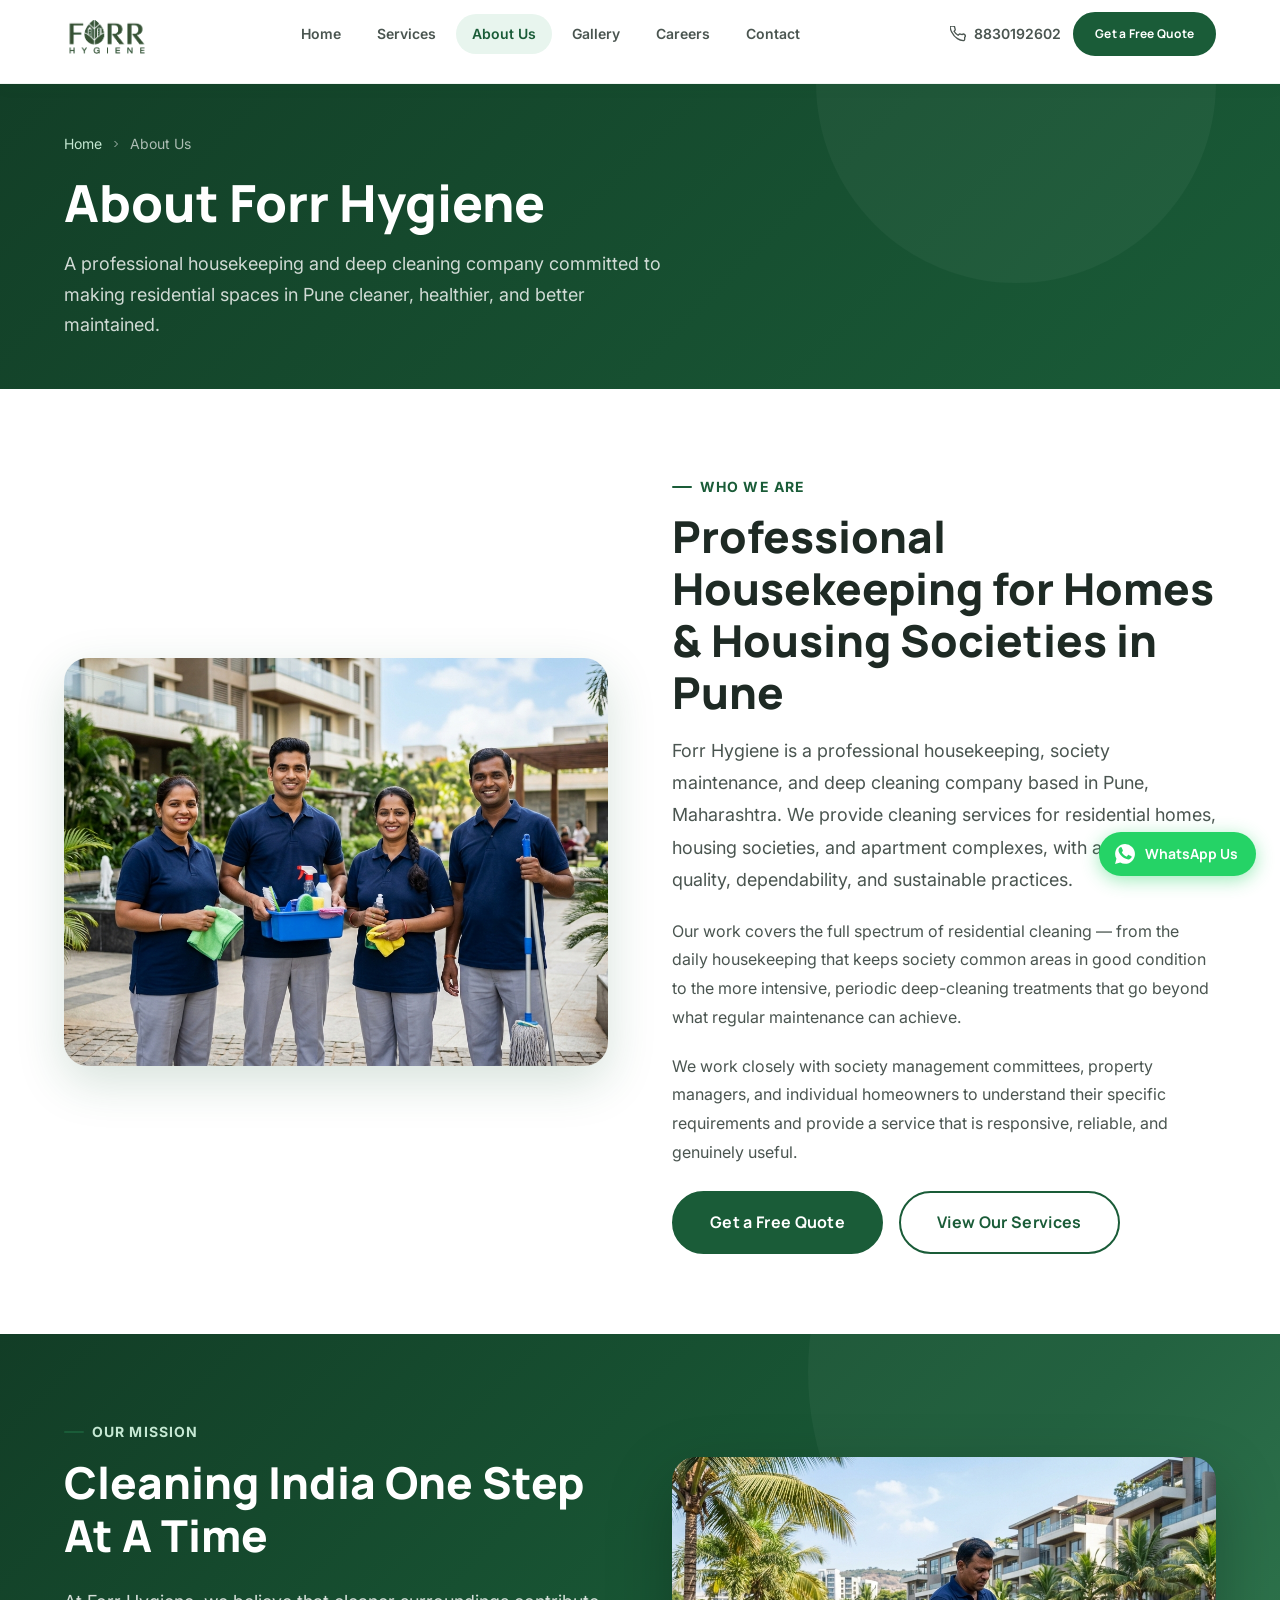
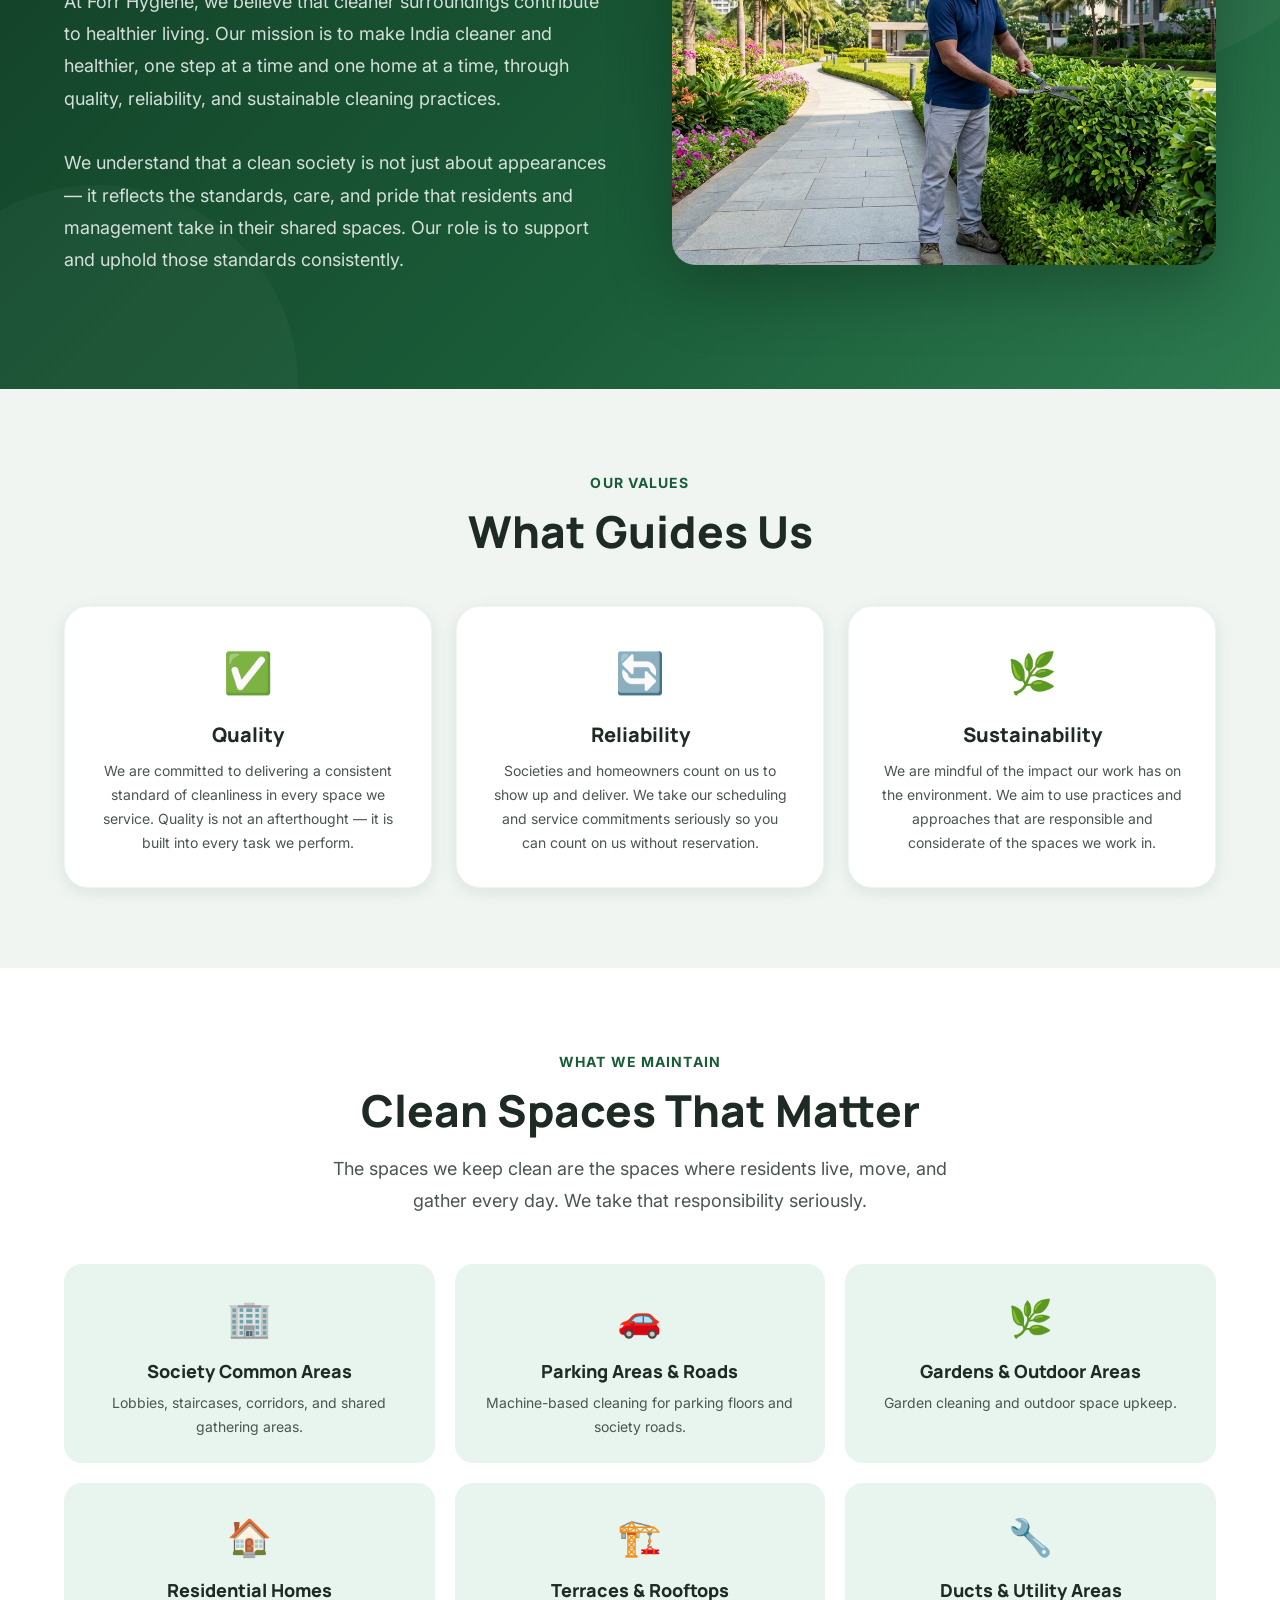
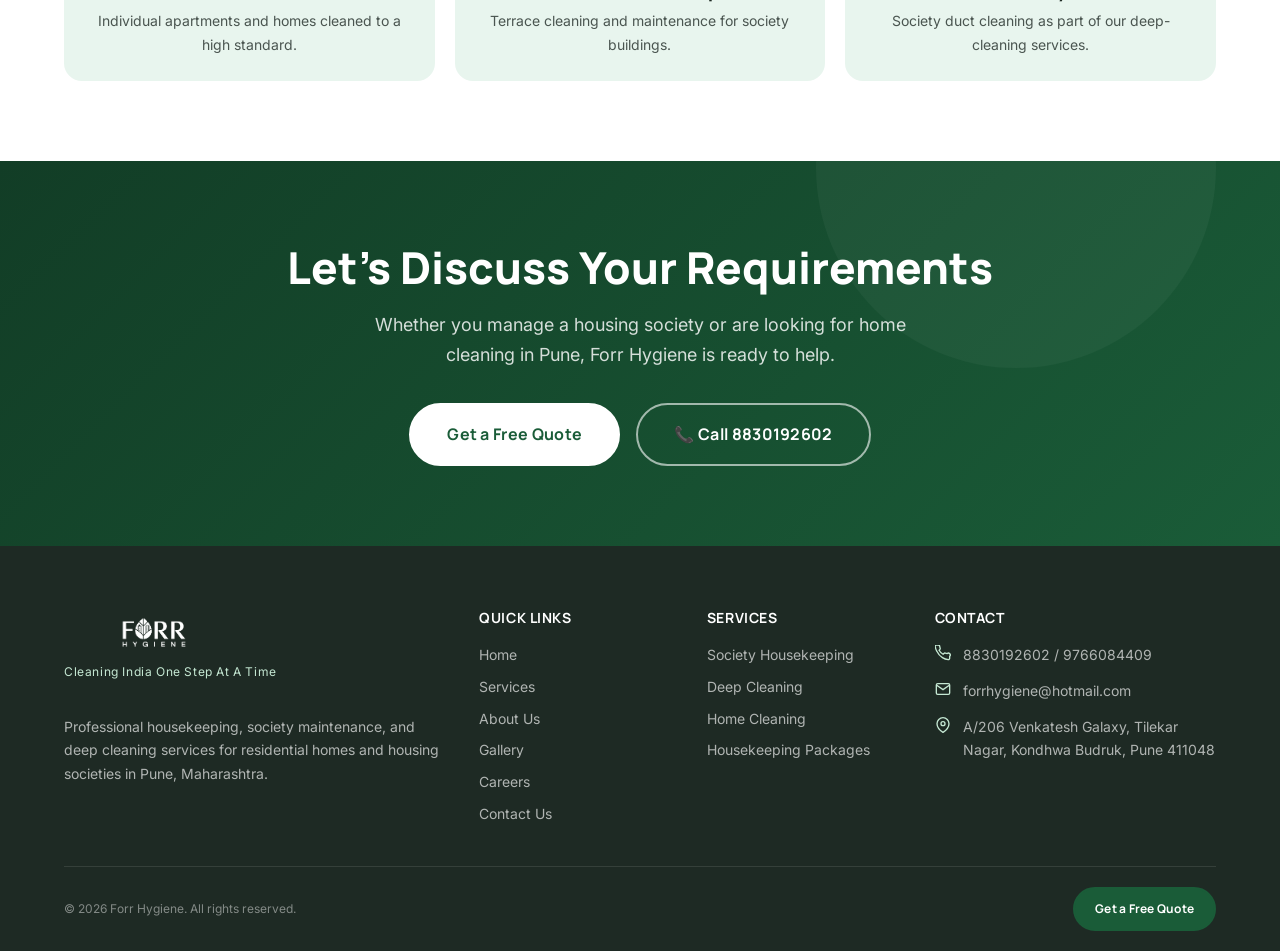
==== about.html @ 28d1875f "first commit" ====
<!DOCTYPE html>
<html lang="en">
<head>
  <meta charset="UTF-8" />
  <meta name="viewport" content="width=device-width, initial-scale=1.0" />
  <title>About Us – Forr Hygiene | Housekeeping & Deep Cleaning Pune</title>
  <meta name="description" content="Learn about Forr Hygiene – a professional housekeeping and deep cleaning company based in Pune, Maharashtra. Committed to quality, reliability, and sustainable cleaning practices for homes and housing societies." />
  <meta name="keywords" content="about Forr Hygiene, housekeeping company Pune, cleaning services company Pune" />
  <link rel="canonical" href="https://www.forrhygiene.com/about.html" />
  <meta property="og:title" content="About Forr Hygiene – Professional Cleaning Services Pune" />
  <meta property="og:description" content="Forr Hygiene provides professional housekeeping and deep cleaning for homes and housing societies in Pune, Maharashtra." />
  <meta name="robots" content="index, follow" />
  <link rel="stylesheet" href="css/style.css" />
  <link rel="icon" type="image/png" href="images/favicon.png" />
</head>
<body>

<!-- Header -->
<header class="site-header" id="site-header">
  <div class="container">
    <div class="header-inner">
      <a href="index.html" class="site-logo" aria-label="Forr Hygiene – Home">
        <img src="images/logo.png" alt="Forr Hygiene - Cleaning India One Step At A Time" class="site-logo-img" />
      </a>
      <nav class="main-nav">
        <a href="index.html" class="nav-link">Home</a>
        <a href="services.html" class="nav-link">Services</a>
        <a href="about.html" class="nav-link active">About Us</a>
        <a href="gallery.html" class="nav-link">Gallery</a>
        <a href="careers.html" class="nav-link">Careers</a>
        <a href="contact.html" class="nav-link">Contact</a>
      </nav>
      <div class="header-actions">
        <a href="tel:+918830192602" class="header-phone">
          <svg xmlns="http://www.w3.org/2000/svg" viewBox="0 0 24 24" fill="none" stroke="currentColor" stroke-width="2"><path d="M22 16.92v3a2 2 0 01-2.18 2 19.79 19.79 0 01-8.63-3.07A19.5 19.5 0 013.07 9.8 19.79 19.79 0 01.11 1.18 2 2 0 012.11 0H5a2 2 0 012 1.72 12.84 12.84 0 00.7 2.81 2 2 0 01-.45 2.11L6.09 7.91a16 16 0 006 6l1.27-1.27a2 2 0 012.11-.45 12.84 12.84 0 002.81.7A2 2 0 0122 16.92z"/></svg>
          8830192602
        </a>
        <a href="contact.html" class="btn btn--primary btn--sm">Get a Free Quote</a>
        <button class="nav-toggle" id="nav-toggle" aria-label="Toggle navigation" aria-expanded="false">
          <span></span><span></span><span></span>
        </button>
      </div>
    </div>
  </div>
</header>

<div class="mobile-menu" id="mobile-menu" aria-hidden="true">
  <nav class="mobile-nav">
    <a href="index.html" class="mobile-nav-link">Home</a>
    <a href="services.html" class="mobile-nav-link">Services</a>
    <a href="about.html" class="mobile-nav-link">About Us</a>
    <a href="gallery.html" class="mobile-nav-link">Gallery</a>
    <a href="careers.html" class="mobile-nav-link">Careers</a>
    <a href="contact.html" class="mobile-nav-link">Contact</a>
  </nav>
  <div class="mobile-cta">
    <a href="contact.html" class="btn btn--primary">Get a Free Quote</a>
    <a href="tel:+918830192602" class="btn btn--secondary">📞 Call 8830192602</a>
  </div>
</div>

<main id="main-content">

<!-- Page Header -->
<section class="page-header">
  <div class="container">
    <div class="page-header-inner">
      <nav class="breadcrumb" aria-label="Breadcrumb">
        <a href="index.html">Home</a>
        <svg xmlns="http://www.w3.org/2000/svg" viewBox="0 0 24 24" fill="none" stroke="currentColor" stroke-width="2"><polyline points="9 18 15 12 9 6"/></svg>
        <span>About Us</span>
      </nav>
      <h1 class="page-title">About Forr Hygiene</h1>
      <p class="page-subtitle">
        A professional housekeeping and deep cleaning company committed to making residential
        spaces in Pune cleaner, healthier, and better maintained.
      </p>
    </div>
  </div>
</section>

<!-- Who We Are -->
<section class="section" id="who-we-are">
  <div class="container">
    <div class="about-intro animate-on-scroll">
      <div class="about-image">
        <img src="images/about_team_photo.jpg"
             alt="Forr Hygiene professional housekeeping team in solid navy blue uniforms standing in front of a residential society in Pune"
             loading="lazy" width="700" height="525" />
      </div>
      <div>
        <span class="section-label">Who We Are</span>
        <h2 class="section-title">Professional Housekeeping for Homes &amp; Housing Societies in Pune</h2>
        <p style="color: var(--clr-grey-700); font-size: var(--fs-md); line-height: 1.8; margin-bottom: var(--sp-5);">
          Forr Hygiene is a professional housekeeping, society maintenance, and deep cleaning company
          based in Pune, Maharashtra. We provide cleaning services for residential homes, housing societies,
          and apartment complexes, with a focus on quality, dependability, and sustainable practices.
        </p>
        <p style="color: var(--clr-grey-700); font-size: var(--fs-base); line-height: 1.8; margin-bottom: var(--sp-5);">
          Our work covers the full spectrum of residential cleaning — from the daily housekeeping that keeps
          society common areas in good condition to the more intensive, periodic deep-cleaning treatments that
          go beyond what regular maintenance can achieve.
        </p>
        <p style="color: var(--clr-grey-700); font-size: var(--fs-base); line-height: 1.8; margin-bottom: var(--sp-6);">
          We work closely with society management committees, property managers, and individual homeowners
          to understand their specific requirements and provide a service that is responsive, reliable, and
          genuinely useful.
        </p>
        <div style="display: flex; gap: var(--sp-4); flex-wrap: wrap;">
          <a href="contact.html" class="btn btn--primary btn--lg">Get a Free Quote</a>
          <a href="services.html" class="btn btn--secondary btn--lg">View Our Services</a>
        </div>
      </div>
    </div>
  </div>
</section>

<!-- Mission -->
<section class="section mission-section" id="mission">
  <div class="container">
    <div class="mission-inner">
      <div class="animate-on-scroll">
        <span class="section-label" style="color: var(--clr-mint-mid);">Our Mission</span>
        <h2 class="mission-tagline">Cleaning India One Step At A Time</h2>
        <p class="mission-text">
          At Forr Hygiene, we believe that cleaner surroundings contribute to healthier living.
          Our mission is to make India cleaner and healthier, one step at a time and one home at a
          time, through quality, reliability, and sustainable cleaning practices.
        </p>
        <p class="mission-text" style="margin-top: -var(--sp-4);">
          We understand that a clean society is not just about appearances — it reflects the
          standards, care, and pride that residents and management take in their shared spaces.
          Our role is to support and uphold those standards consistently.
        </p>
      </div>
      <div class="mission-image animate-on-scroll">
        <img src="images/garden_cleaning.jpg"
             alt="Professional cleaning and maintenance of a residential society garden in Pune"
             loading="lazy" width="600" height="450" />
      </div>
    </div>
  </div>
</section>

<!-- Our Values -->
<section class="section bg-grey" id="values">
  <div class="container">
    <div class="section-header section-header--center animate-on-scroll">
      <span class="section-label">Our Values</span>
      <h2 class="section-title">What Guides Us</h2>
    </div>

    <div class="values-grid">

      <div class="value-card animate-on-scroll">
        <div class="value-icon" aria-hidden="true">✅</div>
        <h3 class="value-title">Quality</h3>
        <p class="value-desc">
          We are committed to delivering a consistent standard of cleanliness in every
          space we service. Quality is not an afterthought — it is built into every task we perform.
        </p>
      </div>

      <div class="value-card animate-on-scroll">
        <div class="value-icon" aria-hidden="true">🔄</div>
        <h3 class="value-title">Reliability</h3>
        <p class="value-desc">
          Societies and homeowners count on us to show up and deliver. We take our
          scheduling and service commitments seriously so you can count on us without reservation.
        </p>
      </div>

      <div class="value-card animate-on-scroll">
        <div class="value-icon" aria-hidden="true">🌿</div>
        <h3 class="value-title">Sustainability</h3>
        <p class="value-desc">
          We are mindful of the impact our work has on the environment. We aim to use
          practices and approaches that are responsible and considerate of the spaces we work in.
        </p>
      </div>

    </div>
  </div>
</section>

<!-- What We Maintain -->
<section class="section" id="what-we-maintain">
  <div class="container">
    <div class="section-header section-header--center animate-on-scroll">
      <span class="section-label">What We Maintain</span>
      <h2 class="section-title">Clean Spaces That Matter</h2>
      <p class="section-subtitle">
        The spaces we keep clean are the spaces where residents live, move, and gather every day.
        We take that responsibility seriously.
      </p>
    </div>

    <div style="display: grid; grid-template-columns: repeat(3, 1fr); gap: var(--sp-5);" class="animate-on-scroll">
      <div style="background: var(--clr-mint); border-radius: var(--radius-lg); padding: var(--sp-6); text-align: center;">
        <div style="font-size: 36px; margin-bottom: var(--sp-3);" aria-hidden="true">🏢</div>
        <h3 style="font-size: var(--fs-md); font-weight: 800; color: var(--clr-charcoal); margin-bottom: var(--sp-2);">Society Common Areas</h3>
        <p style="font-size: var(--fs-sm); color: var(--clr-grey-700);">Lobbies, staircases, corridors, and shared gathering areas.</p>
      </div>
      <div style="background: var(--clr-mint); border-radius: var(--radius-lg); padding: var(--sp-6); text-align: center;">
        <div style="font-size: 36px; margin-bottom: var(--sp-3);" aria-hidden="true">🚗</div>
        <h3 style="font-size: var(--fs-md); font-weight: 800; color: var(--clr-charcoal); margin-bottom: var(--sp-2);">Parking Areas &amp; Roads</h3>
        <p style="font-size: var(--fs-sm); color: var(--clr-grey-700);">Machine-based cleaning for parking floors and society roads.</p>
      </div>
      <div style="background: var(--clr-mint); border-radius: var(--radius-lg); padding: var(--sp-6); text-align: center;">
        <div style="font-size: 36px; margin-bottom: var(--sp-3);" aria-hidden="true">🌿</div>
        <h3 style="font-size: var(--fs-md); font-weight: 800; color: var(--clr-charcoal); margin-bottom: var(--sp-2);">Gardens &amp; Outdoor Areas</h3>
        <p style="font-size: var(--fs-sm); color: var(--clr-grey-700);">Garden cleaning and outdoor space upkeep.</p>
      </div>
      <div style="background: var(--clr-mint); border-radius: var(--radius-lg); padding: var(--sp-6); text-align: center;">
        <div style="font-size: 36px; margin-bottom: var(--sp-3);" aria-hidden="true">🏠</div>
        <h3 style="font-size: var(--fs-md); font-weight: 800; color: var(--clr-charcoal); margin-bottom: var(--sp-2);">Residential Homes</h3>
        <p style="font-size: var(--fs-sm); color: var(--clr-grey-700);">Individual apartments and homes cleaned to a high standard.</p>
      </div>
      <div style="background: var(--clr-mint); border-radius: var(--radius-lg); padding: var(--sp-6); text-align: center;">
        <div style="font-size: 36px; margin-bottom: var(--sp-3);" aria-hidden="true">🏗️</div>
        <h3 style="font-size: var(--fs-md); font-weight: 800; color: var(--clr-charcoal); margin-bottom: var(--sp-2);">Terraces &amp; Rooftops</h3>
        <p style="font-size: var(--fs-sm); color: var(--clr-grey-700);">Terrace cleaning and maintenance for society buildings.</p>
      </div>
      <div style="background: var(--clr-mint); border-radius: var(--radius-lg); padding: var(--sp-6); text-align: center;">
        <div style="font-size: 36px; margin-bottom: var(--sp-3);" aria-hidden="true">🔧</div>
        <h3 style="font-size: var(--fs-md); font-weight: 800; color: var(--clr-charcoal); margin-bottom: var(--sp-2);">Ducts &amp; Utility Areas</h3>
        <p style="font-size: var(--fs-sm); color: var(--clr-grey-700);">Society duct cleaning as part of our deep-cleaning services.</p>
      </div>
    </div>
  </div>
</section>

<!-- CTA -->
<section class="cta-banner">
  <div class="container" style="position: relative; z-index: 1;">
    <h2 class="cta-banner-title">Let's Discuss Your Requirements</h2>
    <p class="cta-banner-text">
      Whether you manage a housing society or are looking for home cleaning in Pune,
      Forr Hygiene is ready to help.
    </p>
    <div class="cta-banner-actions">
      <a href="contact.html" class="btn btn--white btn--lg">Get a Free Quote</a>
      <a href="tel:+918830192602" class="btn btn--outline-white btn--lg">📞 Call 8830192602</a>
    </div>
  </div>
</section>

</main>

<!-- Footer -->
<footer class="site-footer">
  <div class="container">
    <div class="footer-grid">
      <div>
        <a href="index.html" class="footer-brand-logo" aria-label="Forr Hygiene – Home">
          <img src="images/logo-white.png" alt="Forr Hygiene" class="footer-logo-img" />
          <div class="footer-tagline">Cleaning India One Step At A Time</div>
        </a>
        <p class="footer-desc">Professional housekeeping, society maintenance, and deep cleaning services for residential homes and housing societies in Pune, Maharashtra.</p>
      </div>
      <div>
        <h3 class="footer-col-title">Quick Links</h3>
        <nav class="footer-links">
          <a href="index.html" class="footer-link">Home</a>
          <a href="services.html" class="footer-link">Services</a>
          <a href="about.html" class="footer-link">About Us</a>
          <a href="gallery.html" class="footer-link">Gallery</a>
          <a href="careers.html" class="footer-link">Careers</a>
          <a href="contact.html" class="footer-link">Contact Us</a>
        </nav>
      </div>
      <div>
        <h3 class="footer-col-title">Services</h3>
        <nav class="footer-links">
          <a href="services.html#society-housekeeping" class="footer-link">Society Housekeeping</a>
          <a href="services.html#deep-cleaning" class="footer-link">Deep Cleaning</a>
          <a href="services.html#home-cleaning" class="footer-link">Home Cleaning</a>
          <a href="services.html#packages" class="footer-link">Housekeeping Packages</a>
        </nav>
      </div>
      <div>
        <h3 class="footer-col-title">Contact</h3>
        <ul class="footer-contact-list">
          <li class="footer-contact-item">
            <svg xmlns="http://www.w3.org/2000/svg" viewBox="0 0 24 24" fill="none" stroke="currentColor" stroke-width="2"><path d="M22 16.92v3a2 2 0 01-2.18 2 19.79 19.79 0 01-8.63-3.07A19.5 19.5 0 013.07 9.8 19.79 19.79 0 01.11 1.18 2 2 0 012.11 0H5a2 2 0 012 1.72 12.84 12.84 0 00.7 2.81 2 2 0 01-.45 2.11L6.09 7.91a16 16 0 006 6l1.27-1.27a2 2 0 012.11-.45 12.84 12.84 0 002.81.7A2 2 0 0122 16.92z"/></svg>
            <div><a href="tel:+918830192602">8830192602</a> / <a href="tel:+919766084409">9766084409</a></div>
          </li>
          <li class="footer-contact-item">
            <svg xmlns="http://www.w3.org/2000/svg" viewBox="0 0 24 24" fill="none" stroke="currentColor" stroke-width="2"><path d="M4 4h16c1.1 0 2 .9 2 2v12c0 1.1-.9 2-2 2H4c-1.1 0-2-.9-2-2V6c0-1.1.9-2 2-2z"/><polyline points="22,6 12,13 2,6"/></svg>
            <a href="mailto:forrhygiene@hotmail.com">forrhygiene@hotmail.com</a>
          </li>
          <li class="footer-contact-item">
            <svg xmlns="http://www.w3.org/2000/svg" viewBox="0 0 24 24" fill="none" stroke="currentColor" stroke-width="2"><path d="M21 10c0 7-9 13-9 13s-9-6-9-13a9 9 0 0118 0z"/><circle cx="12" cy="10" r="3"/></svg>
            <address style="font-style:normal;">A/206 Venkatesh Galaxy, Tilekar Nagar, Kondhwa Budruk, Pune 411048</address>
          </li>
        </ul>
      </div>
    </div>
    <div class="footer-bottom">
      <p class="footer-copy">&copy; <span class="footer-year">2026</span> Forr Hygiene. All rights reserved.</p>
      <a href="contact.html" class="btn btn--primary btn--sm">Get a Free Quote</a>
    </div>
  </div>
</footer>

<!-- Floating WhatsApp Button -->
<a href="https://wa.me/918830192602?text=Hello%20Forr%20Hygiene%2C%20I%20would%20like%20to%20enquire%20about%20your%20services." 
   class="whatsapp-float" 
   target="_blank" 
   rel="noopener noreferrer" 
   aria-label="Chat with Forr Hygiene on WhatsApp">
  <svg xmlns="http://www.w3.org/2000/svg" viewBox="0 0 24 24">
    <path d="M12.04 2c-5.46 0-9.91 4.45-9.91 9.91 0 1.75.46 3.45 1.32 4.95L2.05 22l5.25-1.38c1.45.79 3.08 1.21 4.74 1.21 5.46 0 9.91-4.45 9.91-9.91 0-2.65-1.03-5.14-2.9-7.01A9.816 9.816 0 0012.04 2zm5.82 14.07c-.24.68-1.39 1.3-1.92 1.38-.5.08-1.13.12-3.66-.92-3.23-1.33-5.32-4.63-5.48-4.84-.16-.22-1.3-1.74-1.3-3.32 0-1.58.82-2.36 1.11-2.68.29-.32.64-.4.86-.4.21 0 .43.002.62.01.2.01.47-.08.73.55.27.65.92 2.25 1 2.42.08.16.14.36.03.57-.11.22-.16.36-.32.55-.16.19-.34.42-.49.56-.16.16-.33.34-.14.67.19.33.84 1.39 1.8 2.25 1.24 1.1 2.28 1.44 2.61 1.6.33.16.52.14.71-.08.19-.22.82-.95 1.04-1.28.22-.33.44-.27.73-.16.29.11 1.85.87 2.17 1.03.32.16.54.24.62.38.08.13.08.77-.16 1.45z"/>
  </svg>
  <span class="whatsapp-float-label">WhatsApp Us</span>
</a>

<script>
const header = document.getElementById('site-header');
window.addEventListener('scroll', () => header.classList.toggle('scrolled', window.scrollY > 40), { passive: true });
const navToggle = document.getElementById('nav-toggle');
const mobileMenu = document.getElementById('mobile-menu');
navToggle.addEventListener('click', () => {
  const isOpen = mobileMenu.classList.toggle('open');
  navToggle.classList.toggle('open', isOpen);
  navToggle.setAttribute('aria-expanded', String(isOpen));
  mobileMenu.setAttribute('aria-hidden', String(!isOpen));
});
mobileMenu.querySelectorAll('a').forEach(link => link.addEventListener('click', () => {
  mobileMenu.classList.remove('open'); navToggle.classList.remove('open');
  navToggle.setAttribute('aria-expanded', 'false'); mobileMenu.setAttribute('aria-hidden', 'true');
}));
document.querySelectorAll('.footer-year').forEach(el => el.textContent = new Date().getFullYear());
const obs = new IntersectionObserver(entries => entries.forEach(e => { if(e.isIntersecting){e.target.classList.add('visible');obs.unobserve(e.target);}}),{threshold:0.1,rootMargin:'0px 0px -40px 0px'});
document.querySelectorAll('.animate-on-scroll').forEach(el => obs.observe(el));
</script>
</body>
</html>
---- css/style.css ----
/* ============================================================
   FORR HYGIENE — Design System & Global Styles
   ============================================================ */

/* ── Google Fonts ─────────────────────────────────────────── */
@import url('https://fonts.googleapis.com/css2?family=Manrope:wght@300;400;500;600;700;800&family=Inter:wght@300;400;500;600;700&display=swap');

/* ── CSS Custom Properties ────────────────────────────────── */
:root {
  /* Brand Colors */
  --clr-primary:       #1a5c38;   /* Deep Forest Green */
  --clr-primary-dark:  #123d26;
  --clr-primary-light: #2d7a4f;
  --clr-primary-hover: #16502f;
  --clr-mint:          #e8f5ee;   /* Soft Mint */
  --clr-mint-mid:      #c5e8d3;
  --clr-accent:        #34a05a;   /* Bright Accent Green */

  /* Neutrals */
  --clr-charcoal:      #1e2a24;
  --clr-dark:          #2c3530;
  --clr-grey-700:      #4a5550;
  --clr-grey-500:      #7a8a82;
  --clr-grey-300:      #c8d4cc;
  --clr-grey-100:      #f0f5f2;
  --clr-white:         #ffffff;

  /* Typography */
  --font-primary: 'Manrope', sans-serif;
  --font-body:    'Inter', sans-serif;

  /* Font sizes (fluid) */
  --fs-xs:   0.75rem;
  --fs-sm:   0.875rem;
  --fs-base: 1rem;
  --fs-md:   1.125rem;
  --fs-lg:   1.25rem;
  --fs-xl:   1.5rem;
  --fs-2xl:  1.875rem;
  --fs-3xl:  2.25rem;
  --fs-4xl:  2.75rem;
  --fs-5xl:  3.5rem;

  /* Spacing */
  --sp-1:  0.25rem;
  --sp-2:  0.5rem;
  --sp-3:  0.75rem;
  --sp-4:  1rem;
  --sp-5:  1.25rem;
  --sp-6:  1.5rem;
  --sp-8:  2rem;
  --sp-10: 2.5rem;
  --sp-12: 3rem;
  --sp-16: 4rem;
  --sp-20: 5rem;
  --sp-24: 6rem;

  /* Border Radius */
  --radius-sm:  6px;
  --radius-md:  12px;
  --radius-lg:  18px;
  --radius-xl:  24px;
  --radius-full: 9999px;

  /* Shadows */
  --shadow-sm:  0 1px 4px rgba(26,92,56,0.08);
  --shadow-md:  0 4px 16px rgba(26,92,56,0.10);
  --shadow-lg:  0 8px 32px rgba(26,92,56,0.14);
  --shadow-xl:  0 16px 48px rgba(26,92,56,0.18);

  /* Transitions */
  --transition: 0.25s ease;
  --transition-slow: 0.45s ease;

  /* Layout */
  --container-max: 1200px;
  --header-h: 84px;
}

/* ── Reset & Base ─────────────────────────────────────────── */
*, *::before, *::after { box-sizing: border-box; margin: 0; padding: 0; }

html {
  scroll-behavior: smooth;
  -webkit-text-size-adjust: 100%;
}

body {
  font-family: var(--font-body);
  font-size: var(--fs-base);
  color: var(--clr-charcoal);
  background-color: var(--clr-white);
  line-height: 1.7;
  -webkit-font-smoothing: antialiased;
}

img {
  display: block;
  max-width: 100%;
  height: auto;
  object-fit: cover;
}

a {
  color: inherit;
  text-decoration: none;
  transition: color var(--transition);
}

ul, ol { list-style: none; }

button, input, select, textarea {
  font-family: inherit;
  font-size: inherit;
}

/* ── Layout Utilities ─────────────────────────────────────── */
.container {
  width: 100%;
  max-width: var(--container-max);
  margin: 0 auto;
  padding: 0 var(--sp-6);
}

.section {
  padding: var(--sp-20) 0;
}

.section--sm {
  padding: var(--sp-12) 0;
}

.section--lg {
  padding: var(--sp-24) 0;
}

/* ── Typography ───────────────────────────────────────────── */
h1, h2, h3, h4, h5 {
  font-family: var(--font-primary);
  font-weight: 800;
  line-height: 1.2;
  color: var(--clr-charcoal);
}

.section-label {
  display: inline-flex;
  align-items: center;
  gap: var(--sp-2);
  font-size: var(--fs-sm);
  font-weight: 700;
  letter-spacing: 0.08em;
  text-transform: uppercase;
  color: var(--clr-primary);
  margin-bottom: var(--sp-3);
}

.section-label::before {
  content: '';
  display: block;
  width: 20px;
  height: 2px;
  background: var(--clr-primary);
  border-radius: var(--radius-full);
}

.section-title {
  font-size: clamp(var(--fs-2xl), 3.5vw, var(--fs-4xl));
  color: var(--clr-charcoal);
  margin-bottom: var(--sp-4);
  line-height: 1.18;
}

.section-title--white { color: var(--clr-white); }

.section-subtitle {
  font-size: var(--fs-md);
  color: var(--clr-grey-700);
  max-width: 640px;
  line-height: 1.75;
}

.section-subtitle--white { color: rgba(255,255,255,0.82); }

.section-header {
  margin-bottom: var(--sp-12);
}

.section-header--center {
  text-align: center;
}

.section-header--center .section-label {
  justify-content: center;
}

.section-header--center .section-label::before { display: none; }

.section-header--center .section-subtitle {
  margin: 0 auto;
}

/* ── Buttons ──────────────────────────────────────────────── */
.btn {
  display: inline-flex;
  align-items: center;
  justify-content: center;
  gap: var(--sp-2);
  padding: 14px 28px;
  font-family: var(--font-primary);
  font-weight: 700;
  font-size: var(--fs-sm);
  letter-spacing: 0.02em;
  border: 2px solid transparent;
  border-radius: var(--radius-full);
  cursor: pointer;
  text-decoration: none;
  transition: background-color var(--transition), color var(--transition),
              border-color var(--transition), box-shadow var(--transition),
              transform var(--transition);
  white-space: nowrap;
  position: relative;
  overflow: hidden;
}

.btn:hover { transform: translateY(-2px); }
.btn:active { transform: translateY(0); }

.btn--primary {
  background-color: var(--clr-primary);
  color: var(--clr-white);
  border-color: var(--clr-primary);
}

.btn--primary:hover {
  background-color: var(--clr-primary-dark);
  border-color: var(--clr-primary-dark);
  box-shadow: 0 6px 24px rgba(26,92,56,0.35);
}

.btn--secondary {
  background-color: transparent;
  color: var(--clr-primary);
  border-color: var(--clr-primary);
}

.btn--secondary:hover {
  background-color: var(--clr-mint);
  box-shadow: 0 4px 16px rgba(26,92,56,0.15);
}

.btn--white {
  background-color: var(--clr-white);
  color: var(--clr-primary);
  border-color: var(--clr-white);
}

.btn--white:hover {
  background-color: var(--clr-mint);
  box-shadow: 0 6px 24px rgba(0,0,0,0.18);
}

.btn--outline-white {
  background-color: transparent;
  color: var(--clr-white);
  border-color: rgba(255,255,255,0.6);
}

.btn--outline-white:hover {
  background-color: rgba(255,255,255,0.12);
  border-color: var(--clr-white);
}

.btn--sm {
  padding: 10px 20px;
  font-size: var(--fs-xs);
}

.btn--lg {
  padding: 16px 36px;
  font-size: var(--fs-base);
}

/* ── Header / Navigation ──────────────────────────────────── */
.site-header {
  position: fixed;
  top: 0;
  left: 0;
  right: 0;
  z-index: 1000;
  height: var(--header-h);
  background-color: var(--clr-white);
  border-bottom: 1px solid var(--clr-grey-100);
  box-shadow: 0 2px 16px rgba(26,92,56,0.06);
  transition: box-shadow var(--transition);
}

.site-header.scrolled {
  box-shadow: 0 4px 24px rgba(26,92,56,0.12);
}

.header-inner {
  height: 100%;
  display: flex;
  align-items: center;
  justify-content: space-between;
  gap: var(--sp-6);
}

/* Logo */
.site-logo {
  display: flex;
  align-items: center;
  gap: var(--sp-3);
  text-decoration: none;
  flex-shrink: 0;
  padding: 6px 0;
  margin-top: 4px;
  transition: opacity var(--transition);
}

.site-logo:hover {
  opacity: 0.92;
}

.site-logo-img {
  height: 52px;
  width: auto;
  max-width: 220px;
  object-fit: contain;
  display: block;
}

.footer-brand-logo {
  display: inline-flex;
  flex-direction: column;
  gap: var(--sp-2);
  margin-bottom: var(--sp-4);
  text-decoration: none;
  transition: opacity var(--transition);
}

.footer-brand-logo:hover {
  opacity: 0.92;
}

.footer-logo-img {
  height: 44px;
  width: auto;
  max-width: 180px;
  object-fit: contain;
  display: block;
}

.logo-icon {
  width: 42px;
  height: 42px;
  background: var(--clr-primary);
  border-radius: var(--radius-md);
  display: flex;
  align-items: center;
  justify-content: center;
  color: var(--clr-white);
  font-size: 22px;
  flex-shrink: 0;
  box-shadow: 0 2px 8px rgba(26,92,56,0.25);
}

.logo-text {
  display: flex;
  flex-direction: column;
  line-height: 1;
}

.logo-name {
  font-family: var(--font-primary);
  font-weight: 800;
  font-size: var(--fs-lg);
  color: var(--clr-primary);
  letter-spacing: -0.02em;
}

.logo-tagline {
  font-size: 10px;
  font-weight: 500;
  color: var(--clr-grey-500);
  letter-spacing: 0.03em;
  margin-top: 2px;
}

/* Main Nav */
.main-nav {
  display: flex;
  align-items: center;
  gap: var(--sp-1);
}

.nav-link {
  padding: var(--sp-2) var(--sp-4);
  font-size: var(--fs-sm);
  font-weight: 600;
  color: var(--clr-grey-700);
  border-radius: var(--radius-full);
  transition: color var(--transition), background-color var(--transition);
  position: relative;
}

.nav-link:hover,
.nav-link.active {
  color: var(--clr-primary);
  background-color: var(--clr-mint);
}

/* Header Actions */
.header-actions {
  display: flex;
  align-items: center;
  gap: var(--sp-3);
}

.header-phone {
  display: flex;
  align-items: center;
  gap: var(--sp-2);
  font-size: var(--fs-sm);
  font-weight: 600;
  color: var(--clr-grey-700);
  transition: color var(--transition);
}

.header-phone:hover { color: var(--clr-primary); }

.header-phone svg { width: 16px; height: 16px; }

/* Mobile Nav Toggle */
.nav-toggle {
  display: none;
  flex-direction: column;
  justify-content: center;
  align-items: center;
  gap: 5px;
  width: 40px;
  height: 40px;
  background: none;
  border: none;
  cursor: pointer;
  border-radius: var(--radius-sm);
  padding: var(--sp-2);
  transition: background-color var(--transition);
}

.nav-toggle:hover { background-color: var(--clr-mint); }

.nav-toggle span {
  display: block;
  width: 22px;
  height: 2px;
  background: var(--clr-charcoal);
  border-radius: var(--radius-full);
  transition: transform var(--transition), opacity var(--transition);
}

.nav-toggle.open span:nth-child(1) { transform: translateY(7px) rotate(45deg); }
.nav-toggle.open span:nth-child(2) { opacity: 0; transform: scaleX(0); }
.nav-toggle.open span:nth-child(3) { transform: translateY(-7px) rotate(-45deg); }

/* Mobile Menu */
.mobile-menu {
  display: none;
  position: fixed;
  top: var(--header-h);
  left: 0;
  right: 0;
  background: var(--clr-white);
  border-bottom: 2px solid var(--clr-mint);
  box-shadow: var(--shadow-lg);
  z-index: 999;
  padding: var(--sp-4) var(--sp-6);
  transform: translateY(-10px);
  opacity: 0;
  transition: transform var(--transition), opacity var(--transition);
}

.mobile-menu.open {
  display: block;
  transform: translateY(0);
  opacity: 1;
}

.mobile-nav {
  display: flex;
  flex-direction: column;
  gap: var(--sp-1);
  margin-bottom: var(--sp-4);
}

.mobile-nav-link {
  display: block;
  padding: var(--sp-3) var(--sp-4);
  font-weight: 600;
  color: var(--clr-charcoal);
  border-radius: var(--radius-sm);
  transition: background-color var(--transition), color var(--transition);
}

.mobile-nav-link:hover {
  background-color: var(--clr-mint);
  color: var(--clr-primary);
}

.mobile-cta {
  display: flex;
  flex-direction: column;
  gap: var(--sp-3);
  padding-top: var(--sp-4);
  border-top: 1px solid var(--clr-grey-100);
}

/* ── Hero Section ─────────────────────────────────────────── */
.hero {
  min-height: 100vh;
  display: flex;
  align-items: center;
  padding-top: var(--header-h);
  background-color: var(--clr-mint);
  overflow: hidden;
  position: relative;
}

.hero::before {
  content: '';
  position: absolute;
  inset: 0;
  background: linear-gradient(135deg,
    rgba(232,245,238,0.98) 0%,
    rgba(232,245,238,0.92) 40%,
    rgba(197,232,211,0.60) 70%,
    rgba(197,232,211,0.30) 100%);
  z-index: 1;
}

.hero-bg {
  position: absolute;
  inset: 0;
  z-index: 0;
  overflow: hidden;
}

.hero-bg img {
  width: 100%;
  height: 100%;
  object-fit: cover;
  object-position: center 30%;
  opacity: 0.22;
}

.hero-inner {
  position: relative;
  z-index: 2;
  display: grid;
  grid-template-columns: 1fr 1fr;
  gap: var(--sp-16);
  align-items: center;
  width: 100%;
  max-width: var(--container-max);
  margin: 0 auto;
  padding: var(--sp-16) var(--sp-6);
}

.hero-content {
  animation: fadeInUp 0.8s ease both;
}

.hero-badge {
  display: inline-flex;
  align-items: center;
  gap: var(--sp-2);
  background: rgba(26,92,56,0.10);
  border: 1px solid rgba(26,92,56,0.20);
  color: var(--clr-primary);
  font-size: var(--fs-xs);
  font-weight: 700;
  letter-spacing: 0.06em;
  text-transform: uppercase;
  padding: 6px 14px;
  border-radius: var(--radius-full);
  margin-bottom: var(--sp-5);
}

.hero-badge svg { width: 14px; height: 14px; }

.hero-title {
  font-size: clamp(2rem, 4.5vw, 3.4rem);
  font-weight: 800;
  color: var(--clr-charcoal);
  line-height: 1.12;
  margin-bottom: var(--sp-5);
}

.hero-title span {
  color: var(--clr-primary);
  position: relative;
}

.hero-subtitle {
  font-size: var(--fs-md);
  color: var(--clr-grey-700);
  line-height: 1.75;
  margin-bottom: var(--sp-8);
  max-width: 520px;
}

.hero-actions {
  display: flex;
  align-items: center;
  gap: var(--sp-4);
  flex-wrap: wrap;
  margin-bottom: var(--sp-8);
}

.hero-trust {
  display: flex;
  align-items: center;
  gap: var(--sp-3);
  font-size: var(--fs-sm);
  color: var(--clr-grey-700);
  font-weight: 500;
}

.hero-trust-dot {
  width: 6px;
  height: 6px;
  border-radius: 50%;
  background: var(--clr-primary);
  flex-shrink: 0;
}

.hero-image {
  animation: fadeInRight 0.9s ease 0.2s both;
  position: relative;
}

.hero-image-card {
  border-radius: var(--radius-xl);
  overflow: hidden;
  box-shadow: var(--shadow-xl);
  aspect-ratio: 4/3;
}

.hero-image-card img {
  width: 100%;
  height: 100%;
  object-fit: cover;
  transition: transform 8s ease;
}

.hero-image-card:hover img {
  transform: scale(1.04);
}

.hero-stat-card {
  position: absolute;
  background: var(--clr-white);
  border-radius: var(--radius-lg);
  padding: var(--sp-4) var(--sp-5);
  box-shadow: var(--shadow-lg);
  display: flex;
  align-items: center;
  gap: var(--sp-3);
}

.hero-stat-card--bottom {
  bottom: -20px;
  left: -30px;
}

.hero-stat-card--top {
  top: -16px;
  right: -20px;
}

.hero-stat-icon {
  width: 44px;
  height: 44px;
  border-radius: var(--radius-md);
  background: var(--clr-mint);
  display: flex;
  align-items: center;
  justify-content: center;
  color: var(--clr-primary);
  font-size: 20px;
  flex-shrink: 0;
}

.hero-stat-label {
  font-size: var(--fs-xs);
  color: var(--clr-grey-500);
  font-weight: 500;
}

.hero-stat-value {
  font-size: var(--fs-sm);
  font-weight: 700;
  color: var(--clr-charcoal);
  font-family: var(--font-primary);
}

/* ── Service Cards ────────────────────────────────────────── */
.services-grid {
  display: grid;
  grid-template-columns: repeat(3, 1fr);
  gap: var(--sp-6);
}

.service-card {
  background: var(--clr-white);
  border-radius: var(--radius-xl);
  overflow: hidden;
  box-shadow: var(--shadow-md);
  transition: transform var(--transition), box-shadow var(--transition);
  border: 1px solid var(--clr-grey-100);
  display: flex;
  flex-direction: column;
}

.service-card:hover {
  transform: translateY(-6px);
  box-shadow: var(--shadow-xl);
}

.service-card-image {
  height: 220px;
  overflow: hidden;
  flex-shrink: 0;
  position: relative;
}

.service-card-image img {
  width: 100%;
  height: 100%;
  object-fit: cover;
  transition: transform var(--transition-slow);
}

.service-card:hover .service-card-image img {
  transform: scale(1.06);
}

.service-card-icon {
  position: absolute;
  bottom: var(--sp-4);
  left: var(--sp-4);
  width: 48px;
  height: 48px;
  background: var(--clr-primary);
  color: var(--clr-white);
  border-radius: var(--radius-md);
  display: flex;
  align-items: center;
  justify-content: center;
  font-size: 22px;
  box-shadow: var(--shadow-md);
}

.service-card-body {
  padding: var(--sp-6);
  flex: 1;
  display: flex;
  flex-direction: column;
}

.service-card-title {
  font-size: var(--fs-xl);
  font-weight: 800;
  color: var(--clr-charcoal);
  margin-bottom: var(--sp-3);
}

.service-card-desc {
  font-size: var(--fs-sm);
  color: var(--clr-grey-700);
  margin-bottom: var(--sp-4);
  line-height: 1.7;
}

.service-list {
  display: flex;
  flex-direction: column;
  gap: var(--sp-2);
  margin-bottom: var(--sp-5);
  flex: 1;
}

.service-list li {
  display: flex;
  align-items: flex-start;
  gap: var(--sp-2);
  font-size: var(--fs-sm);
  color: var(--clr-grey-700);
  line-height: 1.5;
}

.service-list li::before {
  content: '✓';
  color: var(--clr-primary);
  font-weight: 700;
  font-size: 12px;
  flex-shrink: 0;
  margin-top: 3px;
  width: 16px;
  height: 16px;
  background: var(--clr-mint);
  border-radius: 50%;
  display: flex;
  align-items: center;
  justify-content: center;
}

.service-link {
  display: inline-flex;
  align-items: center;
  gap: var(--sp-2);
  color: var(--clr-primary);
  font-weight: 700;
  font-size: var(--fs-sm);
  transition: gap var(--transition), color var(--transition);
}

.service-link:hover { gap: var(--sp-3); color: var(--clr-primary-dark); }
.service-link svg { width: 16px; height: 16px; }

/* ── Feature Cards (Why Choose) ───────────────────────────── */
.features-grid {
  display: grid;
  grid-template-columns: repeat(4, 1fr);
  gap: var(--sp-6);
}

.feature-card {
  background: var(--clr-white);
  border-radius: var(--radius-xl);
  padding: var(--sp-8);
  box-shadow: var(--shadow-md);
  border: 1px solid var(--clr-grey-100);
  transition: transform var(--transition), box-shadow var(--transition);
  text-align: center;
}

.feature-card:hover {
  transform: translateY(-4px);
  box-shadow: var(--shadow-lg);
}

.feature-icon {
  width: 64px;
  height: 64px;
  border-radius: var(--radius-lg);
  background: linear-gradient(135deg, var(--clr-mint), var(--clr-mint-mid));
  display: flex;
  align-items: center;
  justify-content: center;
  font-size: 28px;
  margin: 0 auto var(--sp-5);
  color: var(--clr-primary);
  transition: background var(--transition);
}

.feature-card:hover .feature-icon {
  background: linear-gradient(135deg, var(--clr-primary), var(--clr-primary-light));
  color: var(--clr-white);
}

.feature-title {
  font-size: var(--fs-md);
  font-weight: 800;
  color: var(--clr-charcoal);
  margin-bottom: var(--sp-3);
}

.feature-desc {
  font-size: var(--fs-sm);
  color: var(--clr-grey-700);
  line-height: 1.7;
}

/* ── Packages ─────────────────────────────────────────────── */
.packages-section { background-color: var(--clr-mint); }

.packages-grid {
  display: grid;
  grid-template-columns: 1fr 1fr;
  gap: var(--sp-8);
}

.package-card {
  background: var(--clr-white);
  border-radius: var(--radius-xl);
  padding: var(--sp-10);
  box-shadow: var(--shadow-lg);
  position: relative;
  overflow: hidden;
  border: 2px solid transparent;
  transition: border-color var(--transition), transform var(--transition), box-shadow var(--transition);
}

.package-card--premium {
  border-color: var(--clr-primary);
}

.package-card:hover {
  transform: translateY(-4px);
  box-shadow: var(--shadow-xl);
}

.package-badge {
  display: inline-block;
  padding: 4px 14px;
  border-radius: var(--radius-full);
  font-size: var(--fs-xs);
  font-weight: 700;
  letter-spacing: 0.06em;
  text-transform: uppercase;
  margin-bottom: var(--sp-4);
}

.package-badge--standard {
  background: var(--clr-mint);
  color: var(--clr-primary);
}

.package-badge--premium {
  background: var(--clr-primary);
  color: var(--clr-white);
}

.package-title {
  font-size: var(--fs-2xl);
  font-weight: 800;
  color: var(--clr-charcoal);
  margin-bottom: var(--sp-3);
}

.package-desc {
  font-size: var(--fs-sm);
  color: var(--clr-grey-700);
  line-height: 1.75;
  margin-bottom: var(--sp-6);
}

.package-note {
  display: flex;
  align-items: flex-start;
  gap: var(--sp-3);
  background: var(--clr-grey-100);
  border-radius: var(--radius-md);
  padding: var(--sp-4);
  margin-bottom: var(--sp-6);
  font-size: var(--fs-sm);
  color: var(--clr-grey-700);
}

.package-note svg { color: var(--clr-primary); width: 16px; height: 16px; flex-shrink: 0; margin-top: 2px; }

/* ── Serve Section ────────────────────────────────────────── */
.serve-grid {
  display: grid;
  grid-template-columns: 1fr 1fr;
  gap: var(--sp-6);
}

.serve-card {
  border-radius: var(--radius-xl);
  overflow: hidden;
  position: relative;
  min-height: 400px;
  display: flex;
  align-items: flex-end;
  box-shadow: var(--shadow-lg);
}

.serve-card-img {
  position: absolute;
  inset: 0;
  z-index: 0;
}

.serve-card-img img {
  width: 100%;
  height: 100%;
  object-fit: cover;
  transition: transform var(--transition-slow);
}

.serve-card:hover .serve-card-img img { transform: scale(1.05); }

.serve-card-overlay {
  position: absolute;
  inset: 0;
  background: linear-gradient(to top, rgba(18,61,38,0.90) 0%, rgba(18,61,38,0.40) 55%, transparent 100%);
  z-index: 1;
}

.serve-card-content {
  position: relative;
  z-index: 2;
  padding: var(--sp-8);
  color: var(--clr-white);
}

.serve-card-label {
  font-size: var(--fs-xs);
  font-weight: 700;
  letter-spacing: 0.1em;
  text-transform: uppercase;
  color: var(--clr-mint-mid);
  margin-bottom: var(--sp-2);
}

.serve-card-title {
  font-size: var(--fs-2xl);
  font-weight: 800;
  margin-bottom: var(--sp-3);
  color: var(--clr-white);
}

.serve-card-desc {
  font-size: var(--fs-sm);
  color: rgba(255,255,255,0.82);
  margin-bottom: var(--sp-6);
  line-height: 1.7;
}

/* ── Mission Section ──────────────────────────────────────── */
.mission-section {
  background: linear-gradient(135deg, var(--clr-primary-dark) 0%, var(--clr-primary) 60%, var(--clr-primary-light) 100%);
  position: relative;
  overflow: hidden;
}

.mission-section::before {
  content: '';
  position: absolute;
  top: -40%;
  right: -10%;
  width: 600px;
  height: 600px;
  border-radius: 50%;
  background: rgba(255,255,255,0.04);
  pointer-events: none;
}

.mission-section::after {
  content: '';
  position: absolute;
  bottom: -30%;
  left: -8%;
  width: 400px;
  height: 400px;
  border-radius: 50%;
  background: rgba(255,255,255,0.03);
  pointer-events: none;
}

.mission-inner {
  position: relative;
  z-index: 1;
  display: grid;
  grid-template-columns: 1fr 1fr;
  gap: var(--sp-16);
  align-items: center;
}

.mission-tagline {
  font-size: clamp(var(--fs-2xl), 4vw, var(--fs-4xl));
  font-weight: 800;
  color: var(--clr-white);
  line-height: 1.2;
  margin-bottom: var(--sp-6);
}

.mission-text {
  font-size: var(--fs-md);
  color: rgba(255,255,255,0.82);
  line-height: 1.8;
  margin-bottom: var(--sp-8);
}

.mission-image {
  border-radius: var(--radius-xl);
  overflow: hidden;
  box-shadow: 0 24px 64px rgba(0,0,0,0.25);
  aspect-ratio: 4/3;
}

.mission-image img {
  width: 100%;
  height: 100%;
  object-fit: cover;
}

/* ── Gallery ──────────────────────────────────────────────── */
.gallery-section { background-color: var(--clr-grey-100); }

.gallery-grid {
  display: grid;
  grid-template-columns: repeat(3, 1fr);
  gap: var(--sp-4);
}

.gallery-item {
  border-radius: var(--radius-lg);
  overflow: hidden;
  aspect-ratio: 4/3;
  cursor: pointer;
  position: relative;
  box-shadow: var(--shadow-md);
}

.gallery-item img {
  width: 100%;
  height: 100%;
  object-fit: cover;
  transition: transform var(--transition-slow);
}

.gallery-item:hover img { transform: scale(1.06); }

.gallery-item-overlay {
  position: absolute;
  inset: 0;
  background: rgba(18,61,38,0);
  display: flex;
  align-items: center;
  justify-content: center;
  transition: background var(--transition);
}

.gallery-item:hover .gallery-item-overlay {
  background: rgba(18,61,38,0.45);
}

.gallery-item-icon {
  color: var(--clr-white);
  font-size: 32px;
  opacity: 0;
  transform: scale(0.5);
  transition: opacity var(--transition), transform var(--transition);
}

.gallery-item:hover .gallery-item-icon {
  opacity: 1;
  transform: scale(1);
}

/* Gallery Filters */
.gallery-filters {
  display: flex;
  align-items: center;
  justify-content: center;
  gap: var(--sp-3);
  flex-wrap: wrap;
  margin-bottom: var(--sp-8);
}

.filter-btn {
  padding: 8px 20px;
  border-radius: var(--radius-full);
  font-size: var(--fs-sm);
  font-weight: 600;
  border: 2px solid var(--clr-grey-300);
  background: var(--clr-white);
  color: var(--clr-grey-700);
  cursor: pointer;
  transition: all var(--transition);
}

.filter-btn:hover,
.filter-btn.active {
  background: var(--clr-primary);
  border-color: var(--clr-primary);
  color: var(--clr-white);
  box-shadow: 0 4px 12px rgba(26,92,56,0.25);
}

/* ── Careers Section ──────────────────────────────────────── */
.careers-grid {
  display: grid;
  grid-template-columns: 1fr 1fr;
  gap: var(--sp-6);
}

.career-card {
  background: var(--clr-white);
  border-radius: var(--radius-xl);
  padding: var(--sp-8);
  box-shadow: var(--shadow-md);
  border: 1px solid var(--clr-grey-100);
  transition: transform var(--transition), box-shadow var(--transition);
}

.career-card:hover {
  transform: translateY(-4px);
  box-shadow: var(--shadow-lg);
}

.career-card-header {
  display: flex;
  align-items: flex-start;
  gap: var(--sp-4);
  margin-bottom: var(--sp-5);
}

.career-card-icon {
  width: 56px;
  height: 56px;
  border-radius: var(--radius-md);
  background: var(--clr-mint);
  display: flex;
  align-items: center;
  justify-content: center;
  font-size: 26px;
  flex-shrink: 0;
  color: var(--clr-primary);
}

.career-card-title {
  font-size: var(--fs-xl);
  font-weight: 800;
  color: var(--clr-charcoal);
  margin-bottom: var(--sp-1);
}

.career-tags {
  display: flex;
  gap: var(--sp-2);
  flex-wrap: wrap;
}

.career-tag {
  display: inline-block;
  padding: 2px 10px;
  border-radius: var(--radius-full);
  font-size: 11px;
  font-weight: 600;
  background: var(--clr-mint);
  color: var(--clr-primary);
}

.career-detail-list {
  display: flex;
  flex-direction: column;
  gap: var(--sp-2);
  margin-bottom: var(--sp-6);
}

.career-detail-list li {
  display: flex;
  align-items: flex-start;
  gap: var(--sp-2);
  font-size: var(--fs-sm);
  color: var(--clr-grey-700);
}

.career-detail-list li::before {
  content: '→';
  color: var(--clr-primary);
  font-weight: 700;
  flex-shrink: 0;
}

/* ── CTA Banner ───────────────────────────────────────────── */
.cta-banner {
  background: linear-gradient(135deg, var(--clr-primary-dark) 0%, var(--clr-primary) 100%);
  text-align: center;
  padding: var(--sp-20) 0;
  position: relative;
  overflow: hidden;
}

.cta-banner::before {
  content: '';
  position: absolute;
  top: -50%;
  right: 5%;
  width: 400px;
  height: 400px;
  border-radius: 50%;
  background: rgba(255,255,255,0.04);
}

.cta-banner-title {
  font-size: clamp(var(--fs-2xl), 3.5vw, var(--fs-4xl));
  color: var(--clr-white);
  margin-bottom: var(--sp-4);
}

.cta-banner-text {
  font-size: var(--fs-md);
  color: rgba(255,255,255,0.82);
  margin: 0 auto var(--sp-8);
  max-width: 560px;
}

.cta-banner-actions {
  display: flex;
  justify-content: center;
  gap: var(--sp-4);
  flex-wrap: wrap;
}

/* ── Forms ────────────────────────────────────────────────── */
.form-group {
  display: flex;
  flex-direction: column;
  gap: var(--sp-2);
  margin-bottom: var(--sp-5);
}

.form-label {
  font-size: var(--fs-sm);
  font-weight: 600;
  color: var(--clr-charcoal);
}

.form-label .required {
  color: #c0392b;
  margin-left: 2px;
}

.form-control {
  padding: 12px 16px;
  border: 2px solid var(--clr-grey-300);
  border-radius: var(--radius-md);
  font-size: var(--fs-sm);
  color: var(--clr-charcoal);
  background: var(--clr-white);
  transition: border-color var(--transition), box-shadow var(--transition);
  width: 100%;
  appearance: none;
}

.form-control:focus {
  outline: none;
  border-color: var(--clr-primary);
  box-shadow: 0 0 0 4px rgba(26,92,56,0.10);
}

.form-control::placeholder { color: var(--clr-grey-500); }

.form-control.error { border-color: #e74c3c; }

.form-error {
  font-size: var(--fs-xs);
  color: #e74c3c;
  display: none;
}

.form-error.show { display: block; }

textarea.form-control {
  resize: vertical;
  min-height: 120px;
}

.form-grid {
  display: grid;
  grid-template-columns: 1fr 1fr;
  gap: var(--sp-5);
}

.form-success {
  display: none;
  background: var(--clr-mint);
  border: 2px solid var(--clr-primary);
  border-radius: var(--radius-md);
  padding: var(--sp-5);
  text-align: center;
  color: var(--clr-primary);
  font-weight: 600;
}

.form-success.show { display: block; }

.form-notice {
  font-size: var(--fs-xs);
  color: var(--clr-grey-500);
  margin-top: var(--sp-4);
  text-align: center;
  line-height: 1.6;
}

/* ── Footer ───────────────────────────────────────────────── */
.site-footer {
  background-color: var(--clr-charcoal);
  color: rgba(255,255,255,0.75);
  padding: var(--sp-16) 0 0;
}

.footer-grid {
  display: grid;
  grid-template-columns: 2fr 1fr 1fr 1.5fr;
  gap: var(--sp-10);
  padding-bottom: var(--sp-10);
  border-bottom: 1px solid rgba(255,255,255,0.10);
}

.footer-brand-name {
  font-family: var(--font-primary);
  font-size: var(--fs-xl);
  font-weight: 800;
  color: var(--clr-white);
  margin-bottom: var(--sp-1);
}

.footer-tagline {
  font-size: var(--fs-xs);
  color: var(--clr-mint-mid);
  letter-spacing: 0.05em;
  margin-bottom: var(--sp-4);
}

.footer-desc {
  font-size: var(--fs-sm);
  line-height: 1.7;
  color: rgba(255,255,255,0.65);
}

.footer-col-title {
  font-family: var(--font-primary);
  font-size: var(--fs-sm);
  font-weight: 700;
  color: var(--clr-white);
  margin-bottom: var(--sp-4);
  letter-spacing: 0.04em;
  text-transform: uppercase;
}

.footer-links {
  display: flex;
  flex-direction: column;
  gap: var(--sp-2);
}

.footer-link {
  font-size: var(--fs-sm);
  color: rgba(255,255,255,0.65);
  transition: color var(--transition);
}

.footer-link:hover { color: var(--clr-mint-mid); }

.footer-contact-list {
  display: flex;
  flex-direction: column;
  gap: var(--sp-3);
}

.footer-contact-item {
  display: flex;
  align-items: flex-start;
  gap: var(--sp-3);
  font-size: var(--fs-sm);
  color: rgba(255,255,255,0.65);
}

.footer-contact-item svg {
  width: 16px;
  height: 16px;
  color: var(--clr-mint-mid);
  flex-shrink: 0;
  margin-top: 2px;
}

.footer-contact-item a {
  color: inherit;
  transition: color var(--transition);
}

.footer-contact-item a:hover { color: var(--clr-mint-mid); }

.footer-bottom {
  display: flex;
  justify-content: space-between;
  align-items: center;
  padding: var(--sp-5) 0;
  gap: var(--sp-4);
}

.footer-copy {
  font-size: var(--fs-xs);
  color: rgba(255,255,255,0.45);
}

.footer-copy a {
  color: var(--clr-mint-mid);
}

/* ── Page Header (Inner Pages) ────────────────────────────── */
.page-header {
  background: linear-gradient(135deg, var(--clr-primary-dark) 0%, var(--clr-primary) 100%);
  padding: calc(var(--header-h) + var(--sp-12)) 0 var(--sp-12);
  position: relative;
  overflow: hidden;
}

.page-header::before {
  content: '';
  position: absolute;
  top: -30%;
  right: 5%;
  width: 400px;
  height: 400px;
  border-radius: 50%;
  background: rgba(255,255,255,0.04);
}

.page-header-inner {
  position: relative;
  z-index: 1;
}

.breadcrumb {
  display: flex;
  align-items: center;
  gap: var(--sp-2);
  font-size: var(--fs-sm);
  color: rgba(255,255,255,0.65);
  margin-bottom: var(--sp-4);
}

.breadcrumb a { color: var(--clr-mint-mid); }
.breadcrumb a:hover { color: var(--clr-white); }
.breadcrumb svg { width: 12px; height: 12px; }

.page-title {
  font-size: clamp(var(--fs-3xl), 4vw, var(--fs-5xl));
  color: var(--clr-white);
  margin-bottom: var(--sp-4);
}

.page-subtitle {
  font-size: var(--fs-md);
  color: rgba(255,255,255,0.80);
  max-width: 600px;
  line-height: 1.7;
}

/* ── About Page ───────────────────────────────────────────── */
.about-intro {
  display: grid;
  grid-template-columns: 1fr 1fr;
  gap: var(--sp-16);
  align-items: center;
}

.about-image {
  border-radius: var(--radius-xl);
  overflow: hidden;
  box-shadow: var(--shadow-xl);
}

.about-image img {
  width: 100%;
  height: 100%;
  object-fit: cover;
  aspect-ratio: 4/3;
}

.values-grid {
  display: grid;
  grid-template-columns: repeat(3, 1fr);
  gap: var(--sp-6);
}

.value-card {
  background: var(--clr-white);
  border-radius: var(--radius-xl);
  padding: var(--sp-8);
  text-align: center;
  box-shadow: var(--shadow-md);
  border: 1px solid var(--clr-grey-100);
  transition: transform var(--transition), box-shadow var(--transition);
}

.value-card:hover {
  transform: translateY(-4px);
  box-shadow: var(--shadow-lg);
}

.value-icon {
  font-size: 40px;
  margin-bottom: var(--sp-4);
}

.value-title {
  font-size: var(--fs-lg);
  font-weight: 800;
  color: var(--clr-charcoal);
  margin-bottom: var(--sp-3);
}

.value-desc {
  font-size: var(--fs-sm);
  color: var(--clr-grey-700);
  line-height: 1.7;
}

/* ── Contact Page ─────────────────────────────────────────── */
.contact-grid {
  display: grid;
  grid-template-columns: 1fr 1.5fr;
  gap: var(--sp-10);
  align-items: start;
}

.contact-info-card {
  background: var(--clr-primary);
  border-radius: var(--radius-xl);
  padding: var(--sp-10);
  color: var(--clr-white);
}

.contact-info-title {
  font-size: var(--fs-2xl);
  font-weight: 800;
  margin-bottom: var(--sp-2);
}

.contact-info-sub {
  font-size: var(--fs-sm);
  color: rgba(255,255,255,0.75);
  margin-bottom: var(--sp-8);
  line-height: 1.6;
}

.contact-info-list {
  display: flex;
  flex-direction: column;
  gap: var(--sp-6);
}

.contact-info-item {
  display: flex;
  gap: var(--sp-4);
  align-items: flex-start;
}

.contact-info-icon {
  width: 44px;
  height: 44px;
  border-radius: var(--radius-md);
  background: rgba(255,255,255,0.15);
  display: flex;
  align-items: center;
  justify-content: center;
  font-size: 18px;
  flex-shrink: 0;
  color: var(--clr-white);
}

.contact-info-label {
  font-size: var(--fs-xs);
  font-weight: 600;
  letter-spacing: 0.08em;
  text-transform: uppercase;
  color: var(--clr-mint-mid);
  margin-bottom: var(--sp-1);
}

.contact-info-value {
  font-size: var(--fs-sm);
  color: var(--clr-white);
  line-height: 1.6;
}

.contact-info-value a {
  color: inherit;
  transition: opacity var(--transition);
}

.contact-info-value a:hover { opacity: 0.75; }

.contact-form-card {
  background: var(--clr-white);
  border-radius: var(--radius-xl);
  padding: var(--sp-10);
  box-shadow: var(--shadow-lg);
  border: 1px solid var(--clr-grey-100);
}

/* ── Animations ───────────────────────────────────────────── */
@keyframes fadeInUp {
  from { opacity: 0; transform: translateY(30px); }
  to   { opacity: 1; transform: translateY(0); }
}

@keyframes fadeInRight {
  from { opacity: 0; transform: translateX(30px); }
  to   { opacity: 1; transform: translateX(0); }
}

@keyframes fadeIn {
  from { opacity: 0; }
  to   { opacity: 1; }
}

.animate-on-scroll {
  opacity: 0;
  transform: translateY(24px);
  transition: opacity 0.6s ease, transform 0.6s ease;
}

.animate-on-scroll.visible {
  opacity: 1;
  transform: translateY(0);
}

/* ── Dividers & Helpers ───────────────────────────────────── */
.text-center { text-align: center; }
.text-primary { color: var(--clr-primary); }
.bg-mint { background-color: var(--clr-mint); }
.bg-grey { background-color: var(--clr-grey-100); }

.mt-4  { margin-top: var(--sp-4); }
.mt-6  { margin-top: var(--sp-6); }
.mt-8  { margin-top: var(--sp-8); }
.mt-12 { margin-top: var(--sp-12); }

.flex-center {
  display: flex;
  align-items: center;
  justify-content: center;
}

/* ── Responsive ───────────────────────────────────────────── */
@media (max-width: 1100px) {
  .features-grid { grid-template-columns: repeat(2, 1fr); }
  .footer-grid { grid-template-columns: 1fr 1fr; }
  .hero-inner { gap: var(--sp-10); }
}

@media (max-width: 900px) {
  .main-nav, .header-phone { display: none; }
  .nav-toggle { display: flex; }

  .hero-inner {
    grid-template-columns: 1fr;
    gap: var(--sp-10);
    padding: var(--sp-12) var(--sp-6);
    text-align: center;
  }

  .hero-subtitle, .hero-actions, .hero-trust { justify-content: center; }
  .hero-subtitle { max-width: 100%; }

  .hero-stat-card--bottom { bottom: -12px; left: -8px; }
  .hero-stat-card--top { top: -10px; right: -8px; }

  .services-grid { grid-template-columns: 1fr; }
  .features-grid { grid-template-columns: 1fr 1fr; }
  .packages-grid { grid-template-columns: 1fr; }
  .serve-grid { grid-template-columns: 1fr; }
  .mission-inner { grid-template-columns: 1fr; gap: var(--sp-8); }
  .gallery-grid { grid-template-columns: repeat(2, 1fr); }
  .careers-grid { grid-template-columns: 1fr; }
  .contact-grid { grid-template-columns: 1fr; }
  .about-intro { grid-template-columns: 1fr; }
  .values-grid { grid-template-columns: 1fr 1fr; }
  .form-grid { grid-template-columns: 1fr; }
  .footer-grid { grid-template-columns: 1fr 1fr; }
}

@media (max-width: 600px) {
  :root { --header-h: 74px; }

  .site-logo { margin-top: 4px; padding: 4px 0; }
  .site-logo-img { height: 44px; }
  .footer-logo-img { height: 36px; }

  .container { padding: 0 var(--sp-4); }
  .section { padding: var(--sp-12) 0; }
  .section--lg { padding: var(--sp-16) 0; }

  .features-grid { grid-template-columns: 1fr; }
  .gallery-grid { grid-template-columns: 1fr; }
  .values-grid { grid-template-columns: 1fr; }
  .footer-grid { grid-template-columns: 1fr; }

  .hero-actions {
    flex-direction: column;
    align-items: center;
    width: 100%;
  }

  .hero-actions .btn { width: 100%; justify-content: center; }

  .cta-banner-actions { flex-direction: column; align-items: center; }
  .cta-banner-actions .btn { width: 100%; max-width: 320px; }

  .serve-card { min-height: 300px; }
  .package-card { padding: var(--sp-6); }
  .contact-info-card { padding: var(--sp-6); }
  .contact-form-card { padding: var(--sp-6); }

  .footer-bottom { flex-direction: column; text-align: center; }
}

/* ── Floating WhatsApp Button ──────────────────────────────── */
.whatsapp-float {
  position: fixed;
  bottom: 24px;
  right: 24px;
  z-index: 999;
  display: flex;
  align-items: center;
  gap: 8px;
  background-color: #25D366;
  color: #ffffff;
  padding: 10px 18px 10px 14px;
  border-radius: 50px;
  box-shadow: 0 4px 18px rgba(37, 211, 102, 0.45);
  text-decoration: none;
  font-family: var(--font-primary);
  font-weight: 700;
  font-size: var(--fs-sm);
  transition: transform 0.25s ease, box-shadow 0.25s ease, background-color 0.25s ease;
}

.whatsapp-float:hover {
  background-color: #1ebc57;
  transform: translateY(-3px) scale(1.02);
  box-shadow: 0 8px 24px rgba(37, 211, 102, 0.55);
  color: #ffffff;
}

.whatsapp-float svg {
  width: 24px;
  height: 24px;
  fill: currentColor;
  flex-shrink: 0;
}

.whatsapp-float-label {
  display: inline-block;
  line-height: 1;
}

@media (max-width: 600px) {
  .whatsapp-float {
    bottom: 20px;
    right: 20px;
    padding: 12px;
    border-radius: 50%;
  }
  .whatsapp-float-label {
    display: none;
  }
}
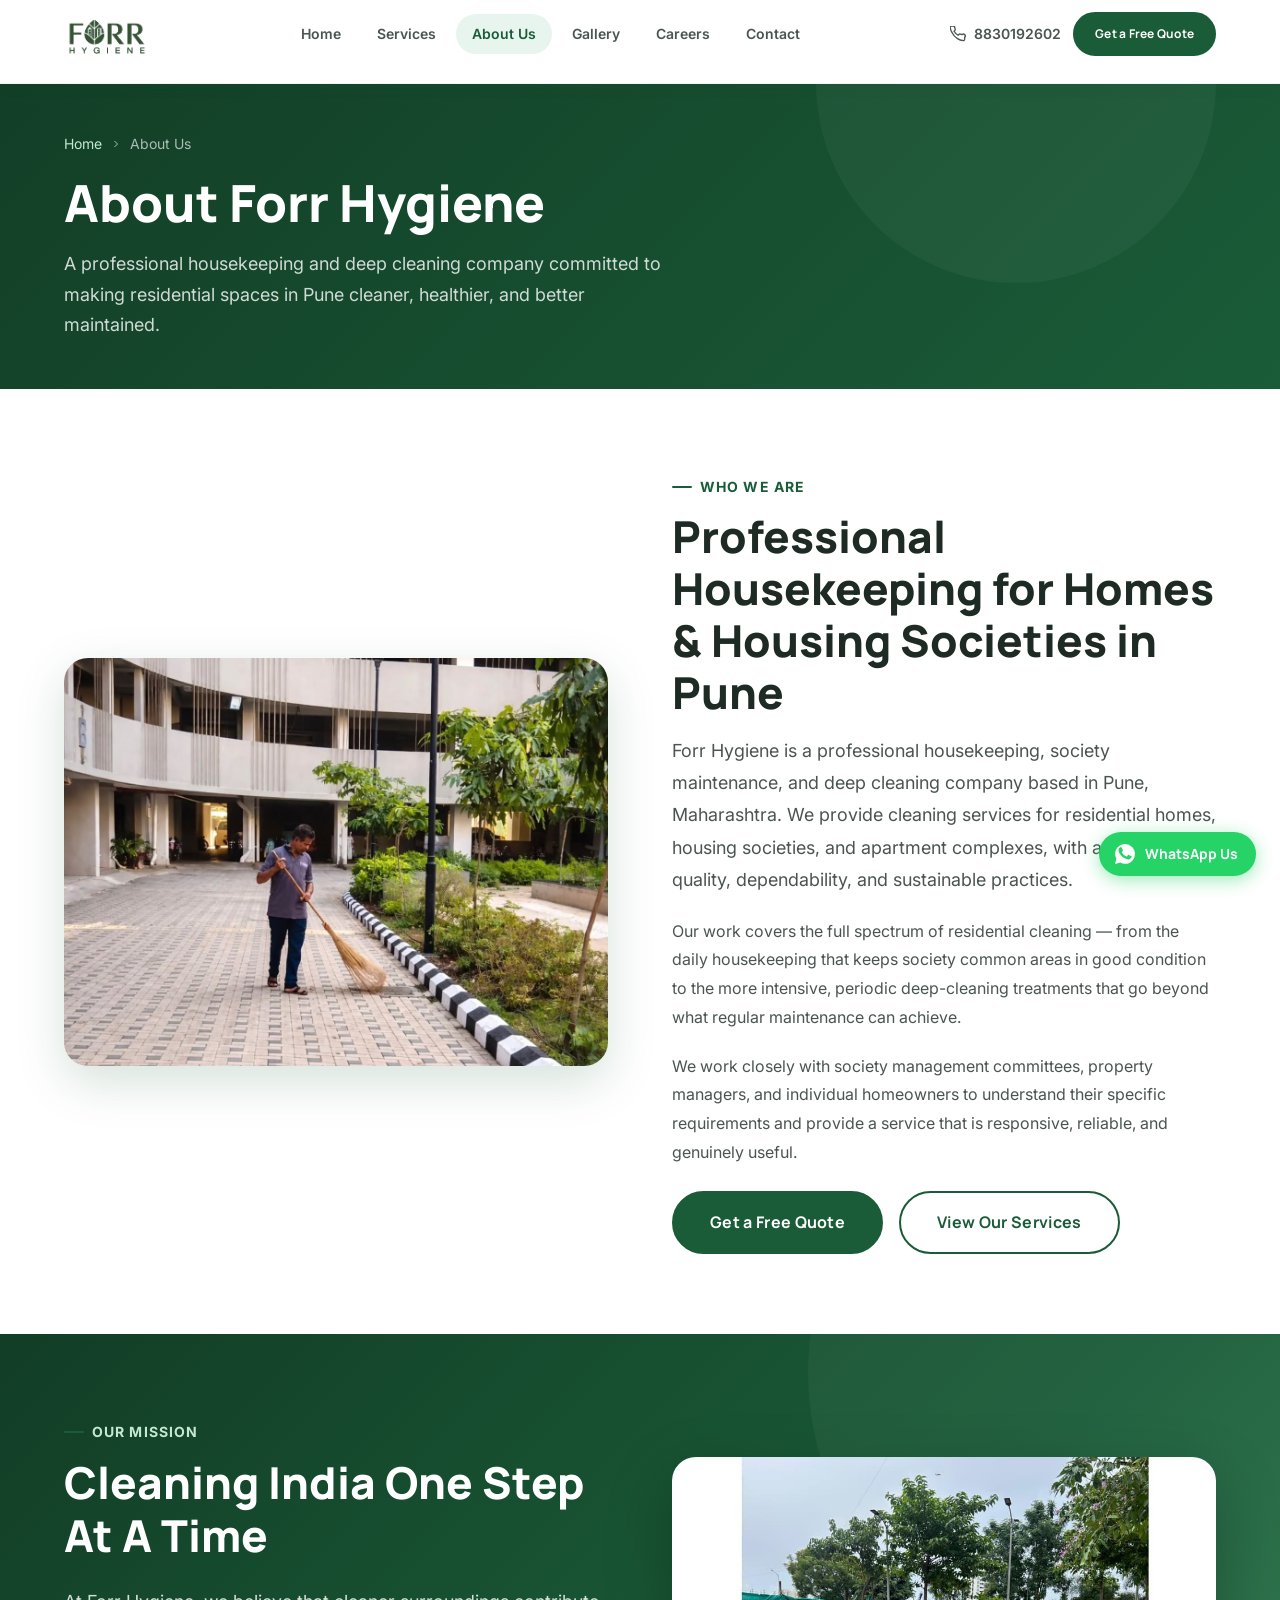
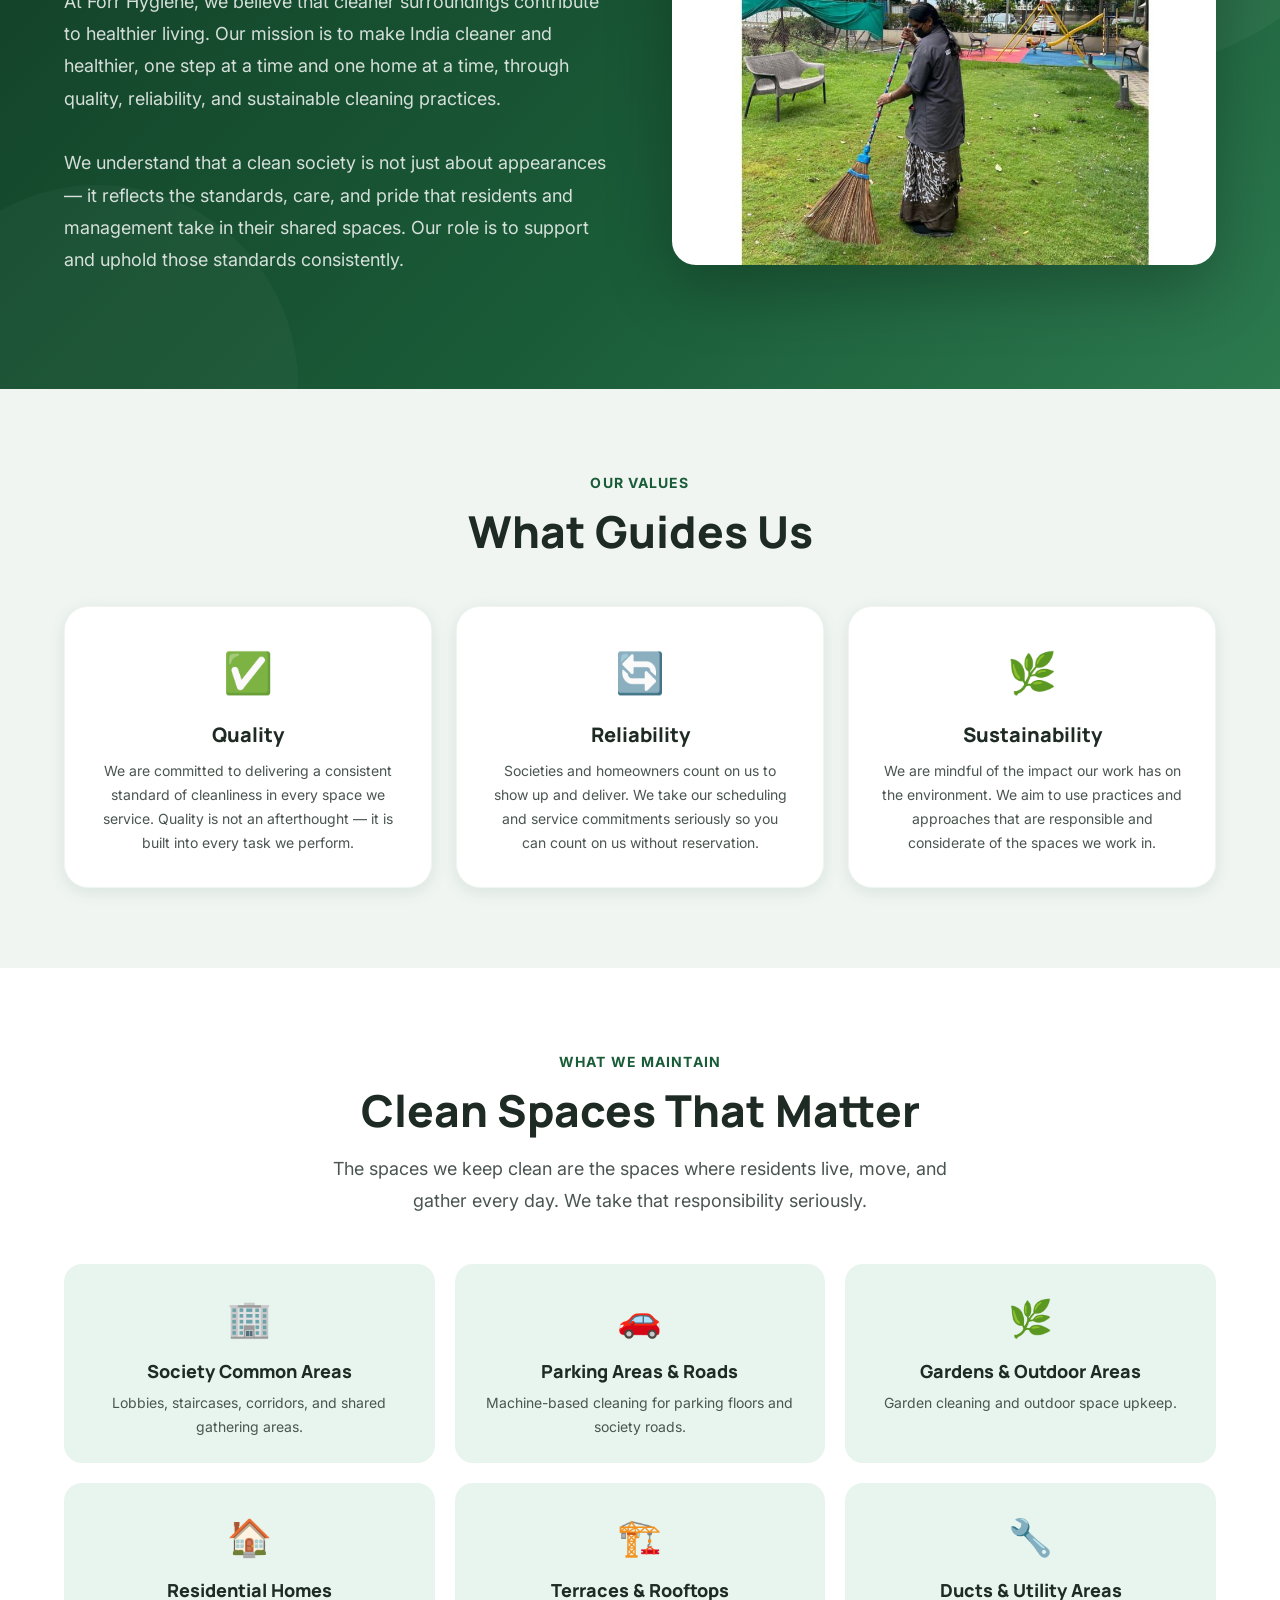
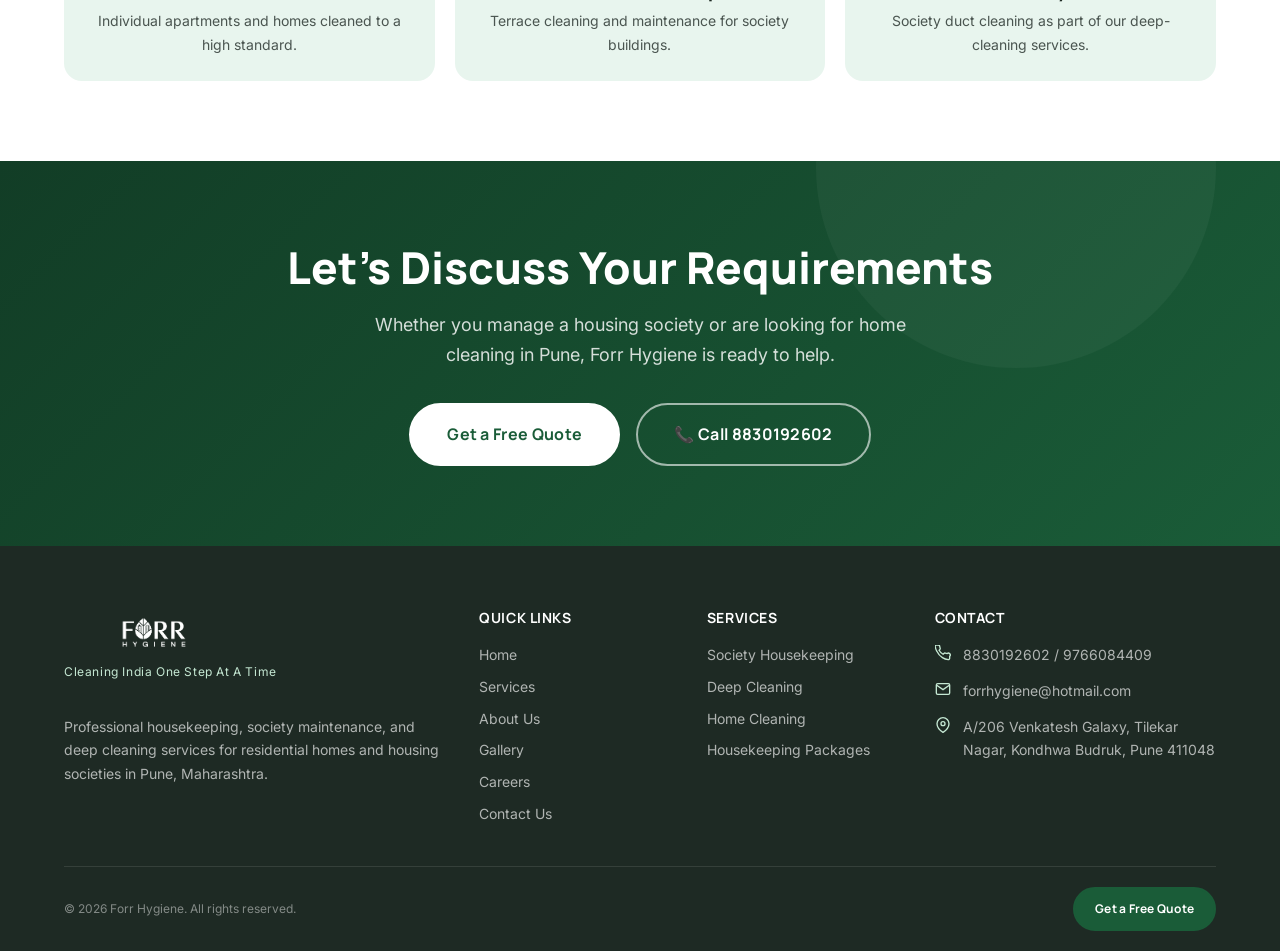
==== commit 6c402a81: "replace all images with real client photos" ====
--- a/about.html
+++ b/about.html
@@ -6,7 +6,7 @@
   <title>About Us – Forr Hygiene | Housekeeping & Deep Cleaning Pune</title>
   <meta name="description" content="Learn about Forr Hygiene – a professional housekeeping and deep cleaning company based in Pune, Maharashtra. Committed to quality, reliability, and sustainable cleaning practices for homes and housing societies." />
   <meta name="keywords" content="about Forr Hygiene, housekeeping company Pune, cleaning services company Pune" />
-  <link rel="canonical" href="https://www.forrhygiene.com/about.html" />
+  <link rel="canonical" href="https://forrhygiene.vercel.app/about.html" />
   <meta property="og:title" content="About Forr Hygiene – Professional Cleaning Services Pune" />
   <meta property="og:description" content="Forr Hygiene provides professional housekeeping and deep cleaning for homes and housing societies in Pune, Maharashtra." />
   <meta name="robots" content="index, follow" />
@@ -84,7 +84,7 @@
   <div class="container">
     <div class="about-intro animate-on-scroll">
       <div class="about-image">
-        <img src="images/about_team_photo.jpg"
+        <img src="images/society-road-sweeping-pune.jpg"
              alt="Forr Hygiene professional housekeeping team in solid navy blue uniforms standing in front of a residential society in Pune"
              loading="lazy" width="700" height="525" />
       </div>
@@ -134,7 +134,7 @@
         </p>
       </div>
       <div class="mission-image animate-on-scroll">
-        <img src="images/garden_cleaning.jpg"
+        <img src="images/garden-cleaning-society-pune.jpg"
              alt="Professional cleaning and maintenance of a residential society garden in Pune"
              loading="lazy" width="600" height="450" />
       </div>
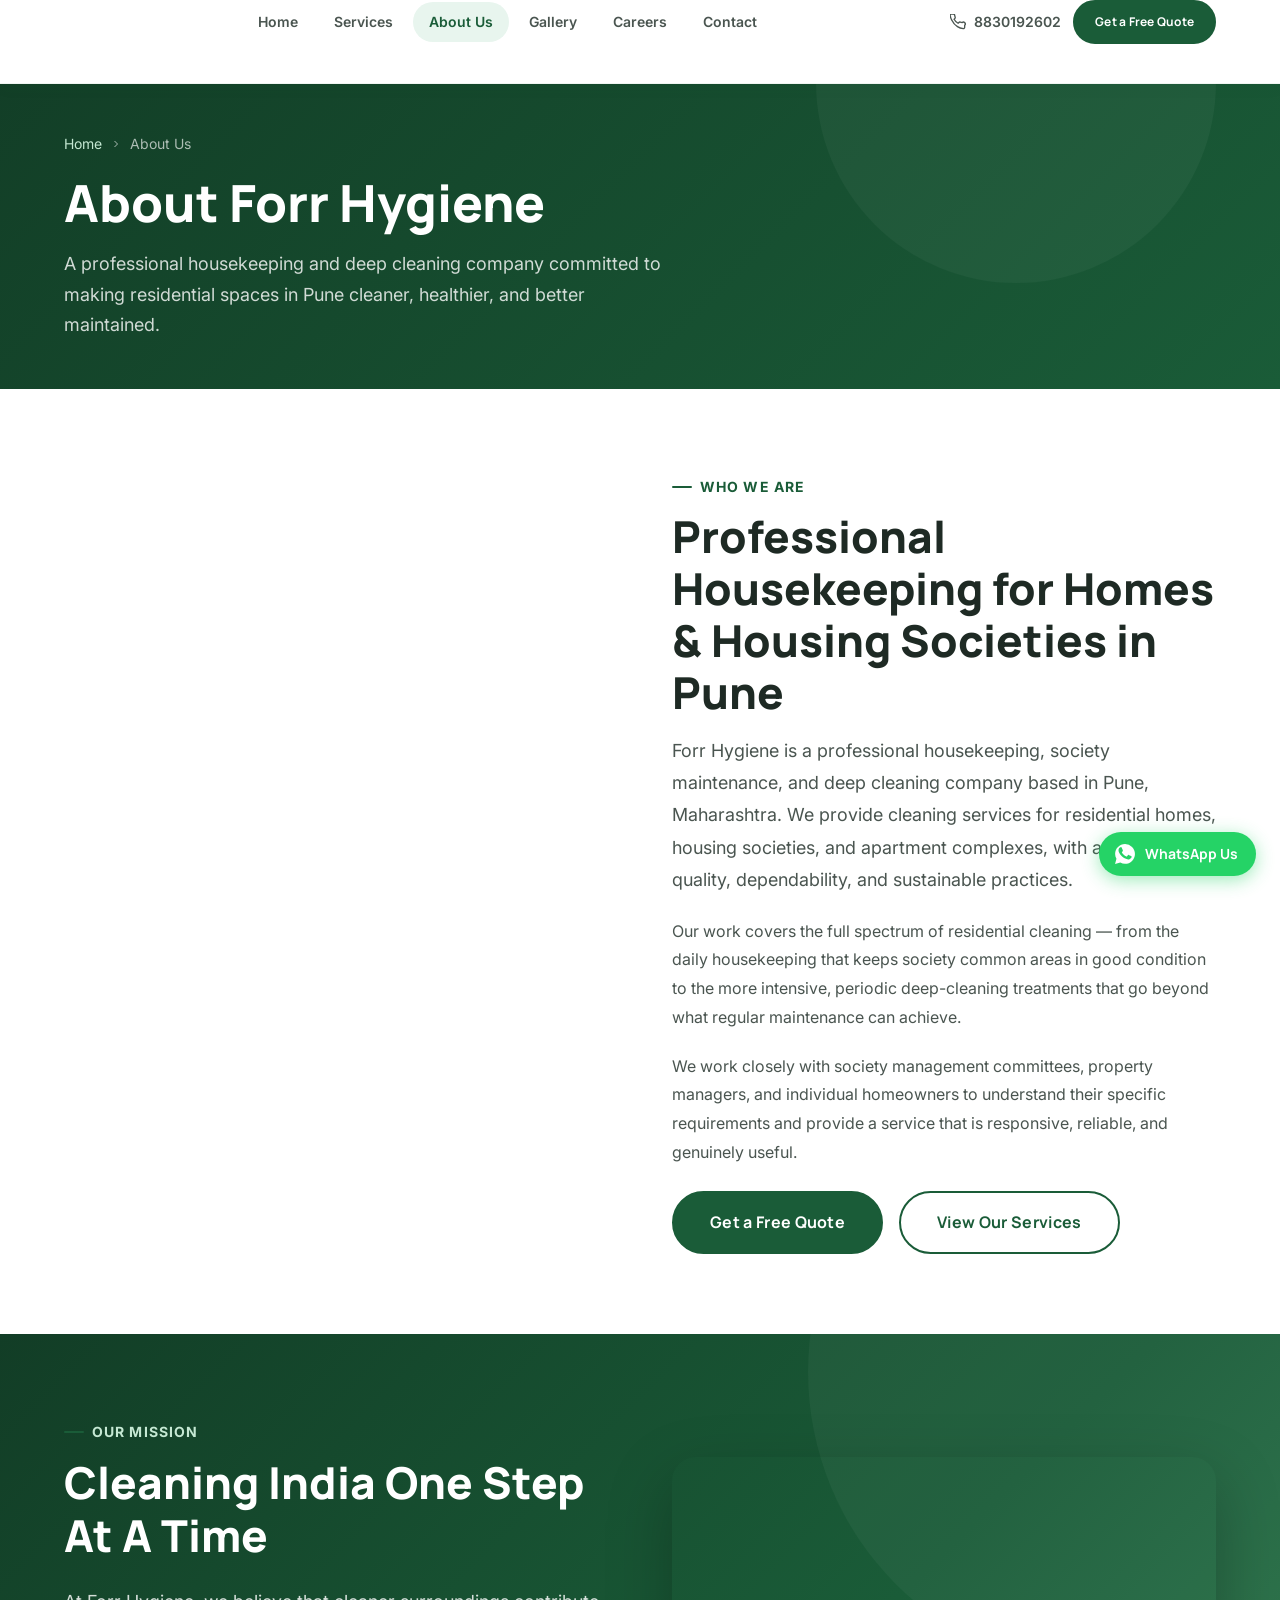
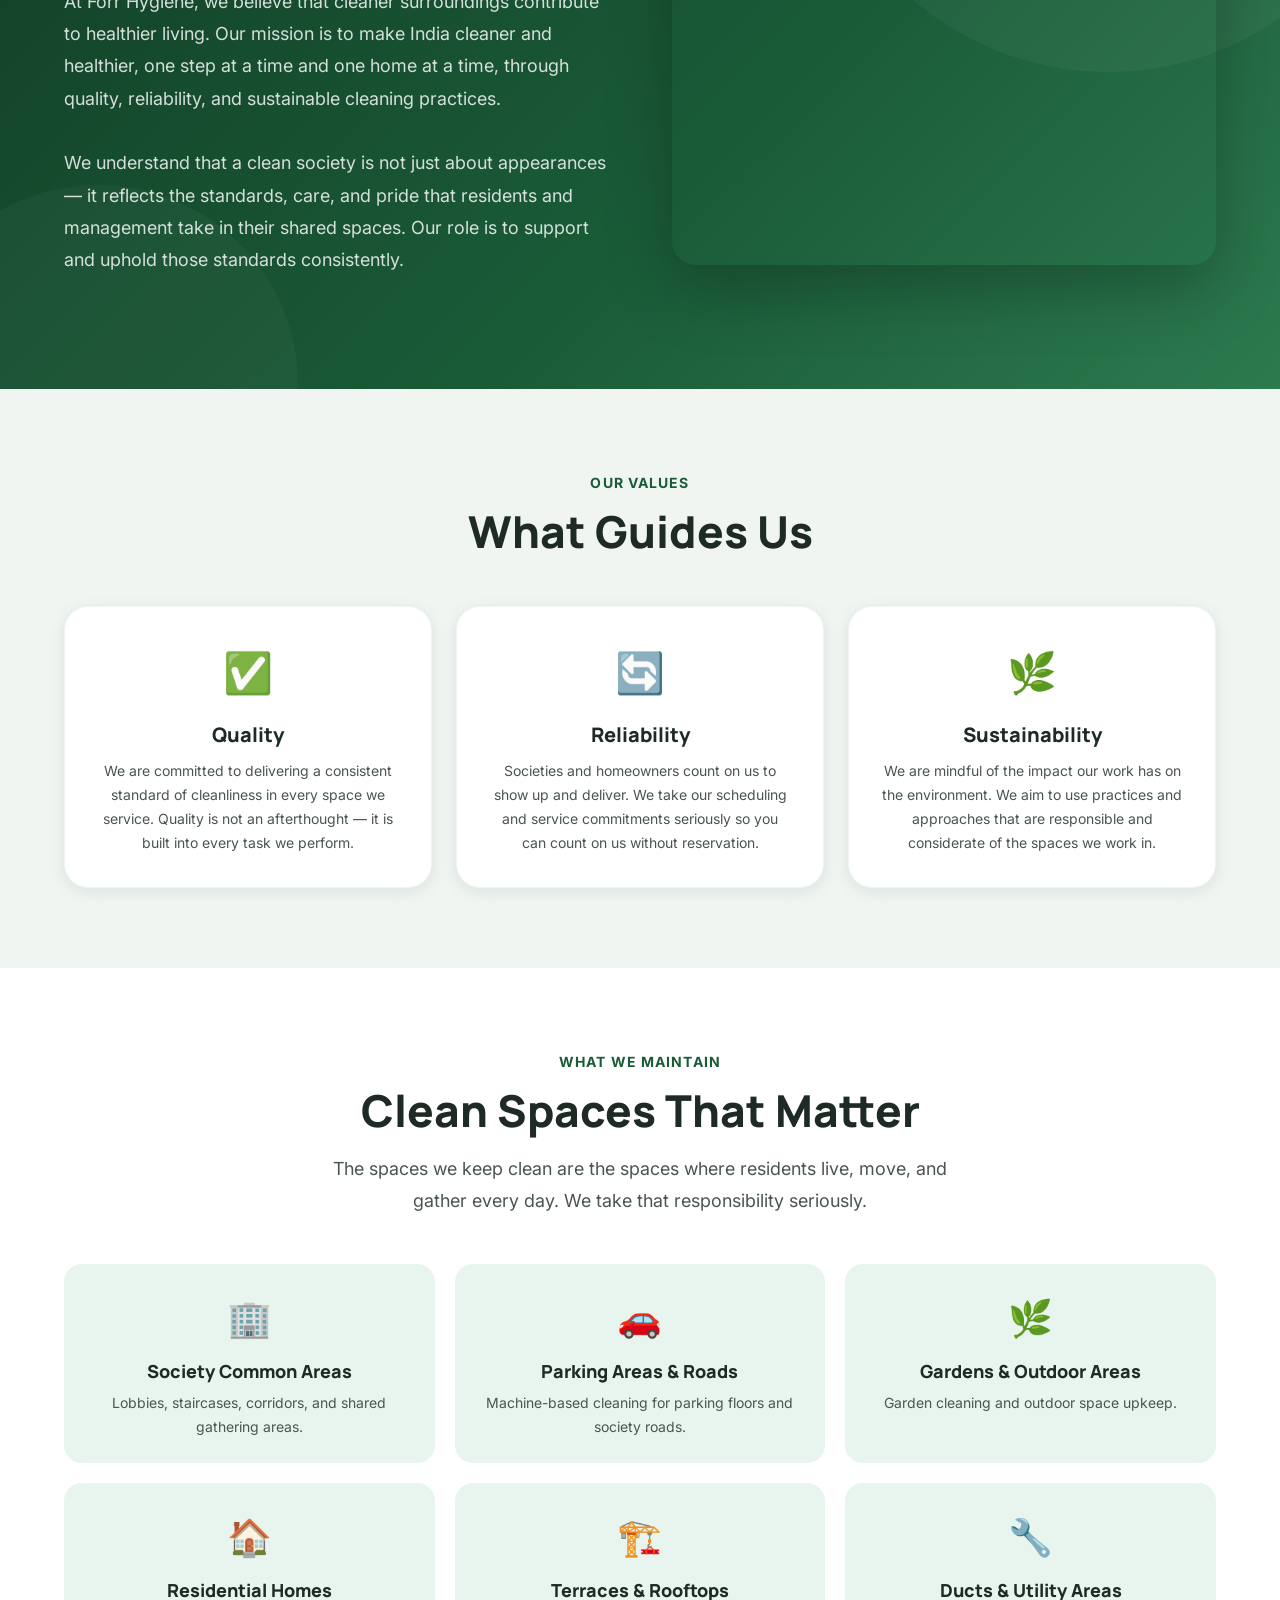
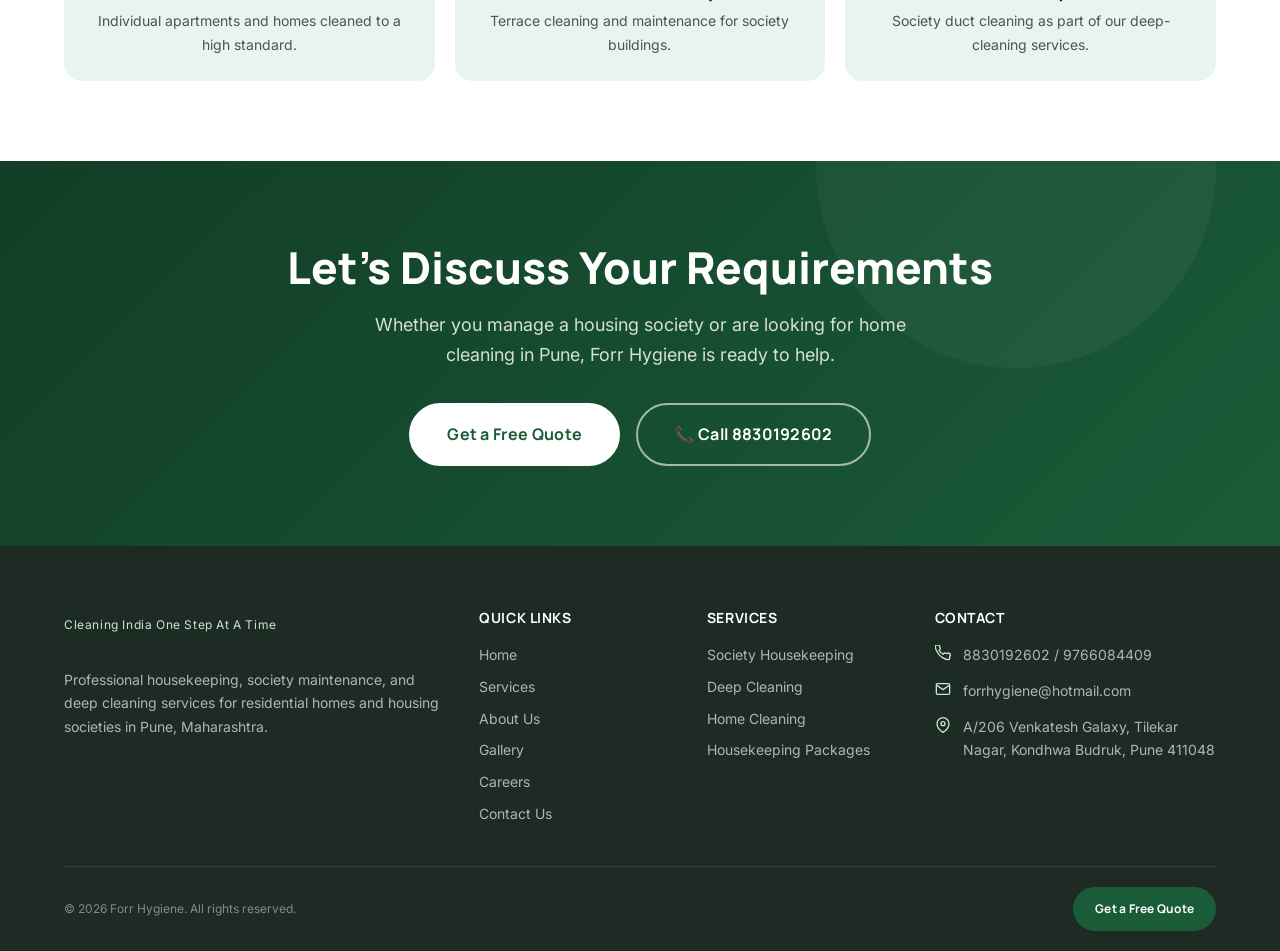
==== commit c370ce38: "Remove all images" ====
--- a/about.html
+++ b/about.html
@@ -20,7 +20,7 @@
   <div class="container">
     <div class="header-inner">
       <a href="index.html" class="site-logo" aria-label="Forr Hygiene – Home">
-        <img src="images/logo.png" alt="Forr Hygiene - Cleaning India One Step At A Time" class="site-logo-img" />
+        
       </a>
       <nav class="main-nav">
         <a href="index.html" class="nav-link">Home</a>
@@ -84,9 +84,7 @@
   <div class="container">
     <div class="about-intro animate-on-scroll">
       <div class="about-image">
-        <img src="images/society-road-sweeping-pune.jpg"
-             alt="Forr Hygiene professional housekeeping team in solid navy blue uniforms standing in front of a residential society in Pune"
-             loading="lazy" width="700" height="525" />
+        
       </div>
       <div>
         <span class="section-label">Who We Are</span>
@@ -134,9 +132,7 @@
         </p>
       </div>
       <div class="mission-image animate-on-scroll">
-        <img src="images/garden-cleaning-society-pune.jpg"
-             alt="Professional cleaning and maintenance of a residential society garden in Pune"
-             loading="lazy" width="600" height="450" />
+        
       </div>
     </div>
   </div>
@@ -253,7 +249,7 @@
     <div class="footer-grid">
       <div>
         <a href="index.html" class="footer-brand-logo" aria-label="Forr Hygiene – Home">
-          <img src="images/logo-white.png" alt="Forr Hygiene" class="footer-logo-img" />
+          
           <div class="footer-tagline">Cleaning India One Step At A Time</div>
         </a>
         <p class="footer-desc">Professional housekeeping, society maintenance, and deep cleaning services for residential homes and housing societies in Pune, Maharashtra.</p>
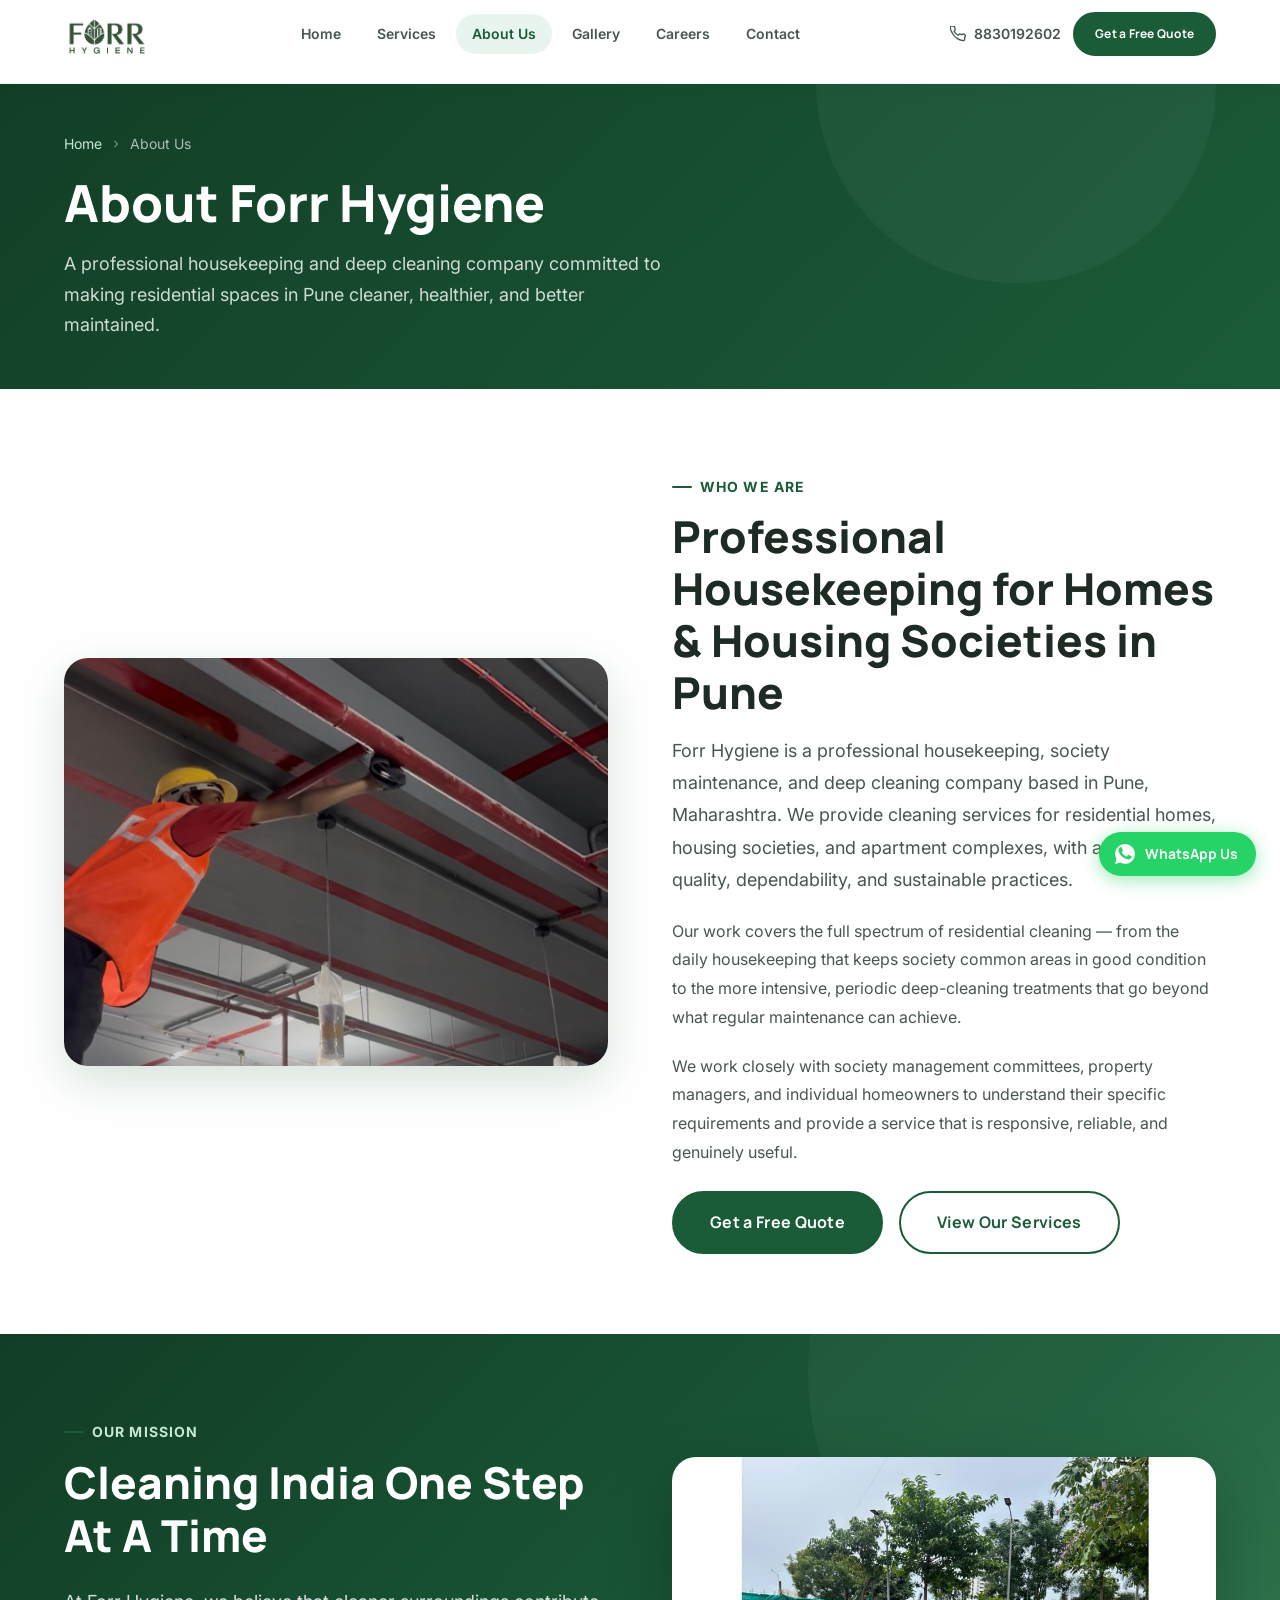
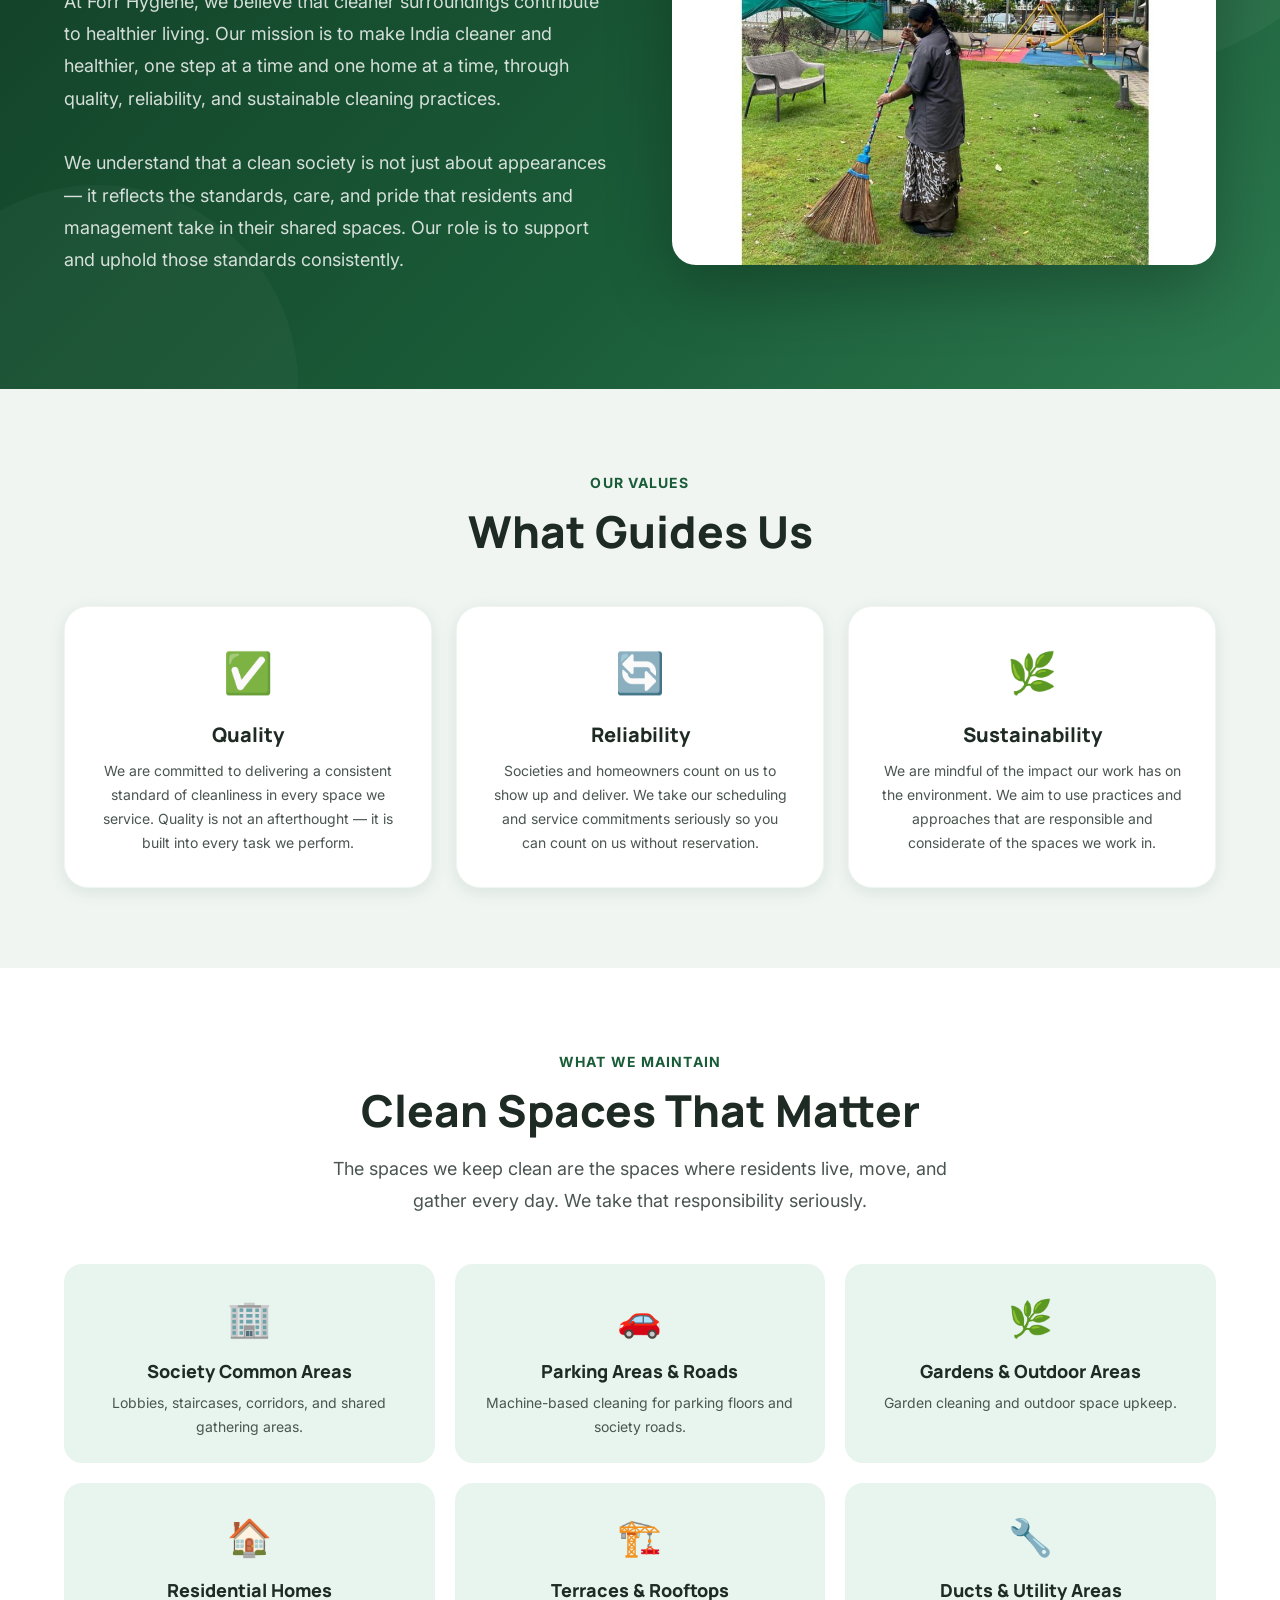
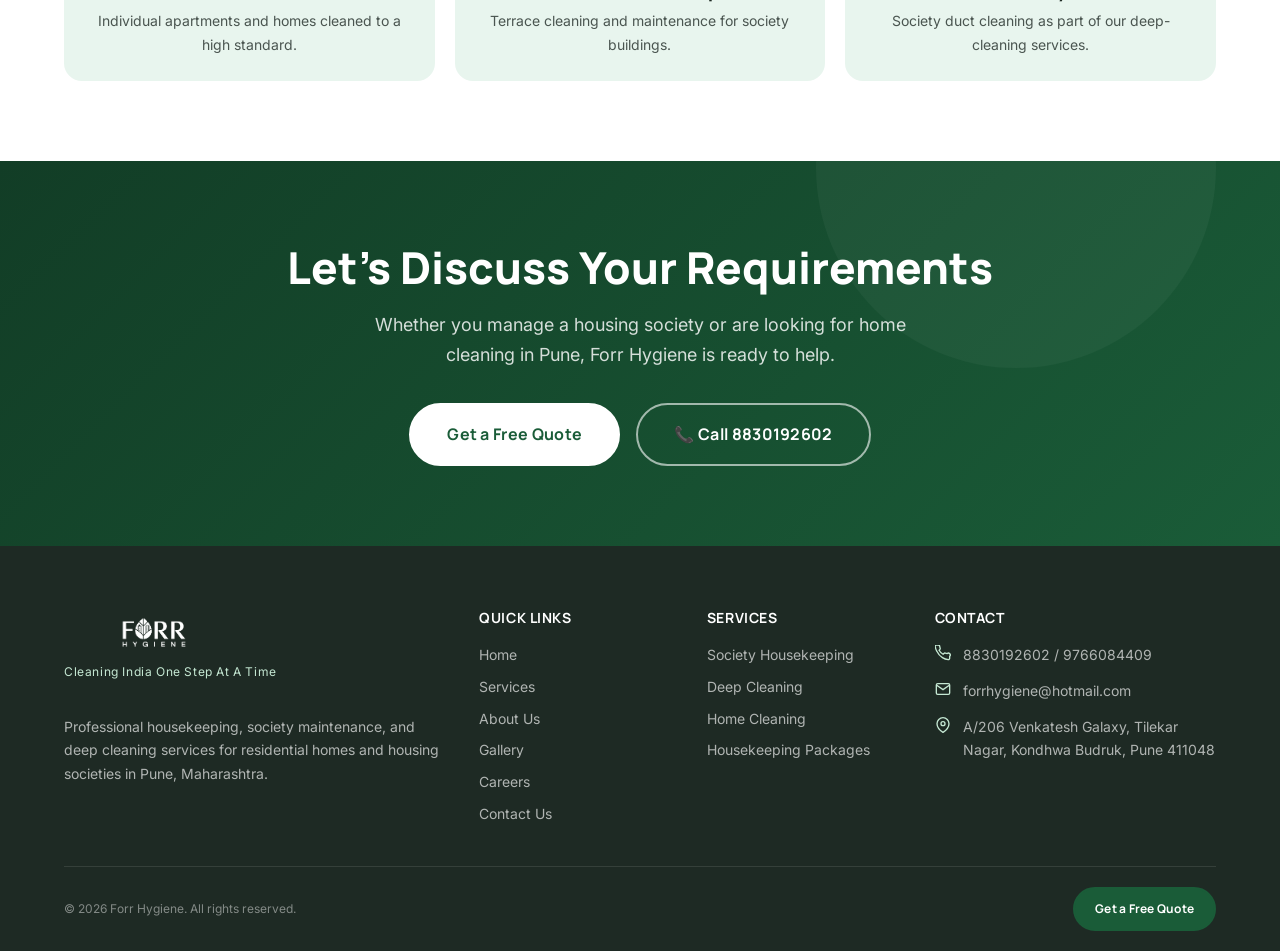
==== commit 03365558: "Add and match relevant images across all pages with zero duplicates" ====
--- a/about.html
+++ b/about.html
@@ -21,6 +21,7 @@
     <div class="header-inner">
       <a href="index.html" class="site-logo" aria-label="Forr Hygiene – Home">
         
+        <img src="images/logo.png" alt="Forr Hygiene - Cleaning India One Step At A Time" class="site-logo-img" />
       </a>
       <nav class="main-nav">
         <a href="index.html" class="nav-link">Home</a>
@@ -85,6 +86,7 @@
     <div class="about-intro animate-on-scroll">
       <div class="about-image">
         
+        <img src="images/duct-cleaning-service-pune.jpg" alt="Forr Hygiene certified technician on scaffolding with safety helmet performing specialized society duct and pipe cleaning in Pune" loading="lazy" width="600" height="450" />
       </div>
       <div>
         <span class="section-label">Who We Are</span>
@@ -133,6 +135,7 @@
       </div>
       <div class="mission-image animate-on-scroll">
         
+        <img src="images/garden-cleaning-society-pune.jpg" alt="Forr Hygiene staff maintaining landscaped residential garden and green spaces in Pune housing society" loading="lazy" width="600" height="450" />
       </div>
     </div>
   </div>
@@ -250,6 +253,7 @@
       <div>
         <a href="index.html" class="footer-brand-logo" aria-label="Forr Hygiene – Home">
           
+          <img src="images/logo-white.png" alt="Forr Hygiene" class="footer-logo-img" />
           <div class="footer-tagline">Cleaning India One Step At A Time</div>
         </a>
         <p class="footer-desc">Professional housekeeping, society maintenance, and deep cleaning services for residential homes and housing societies in Pune, Maharashtra.</p>
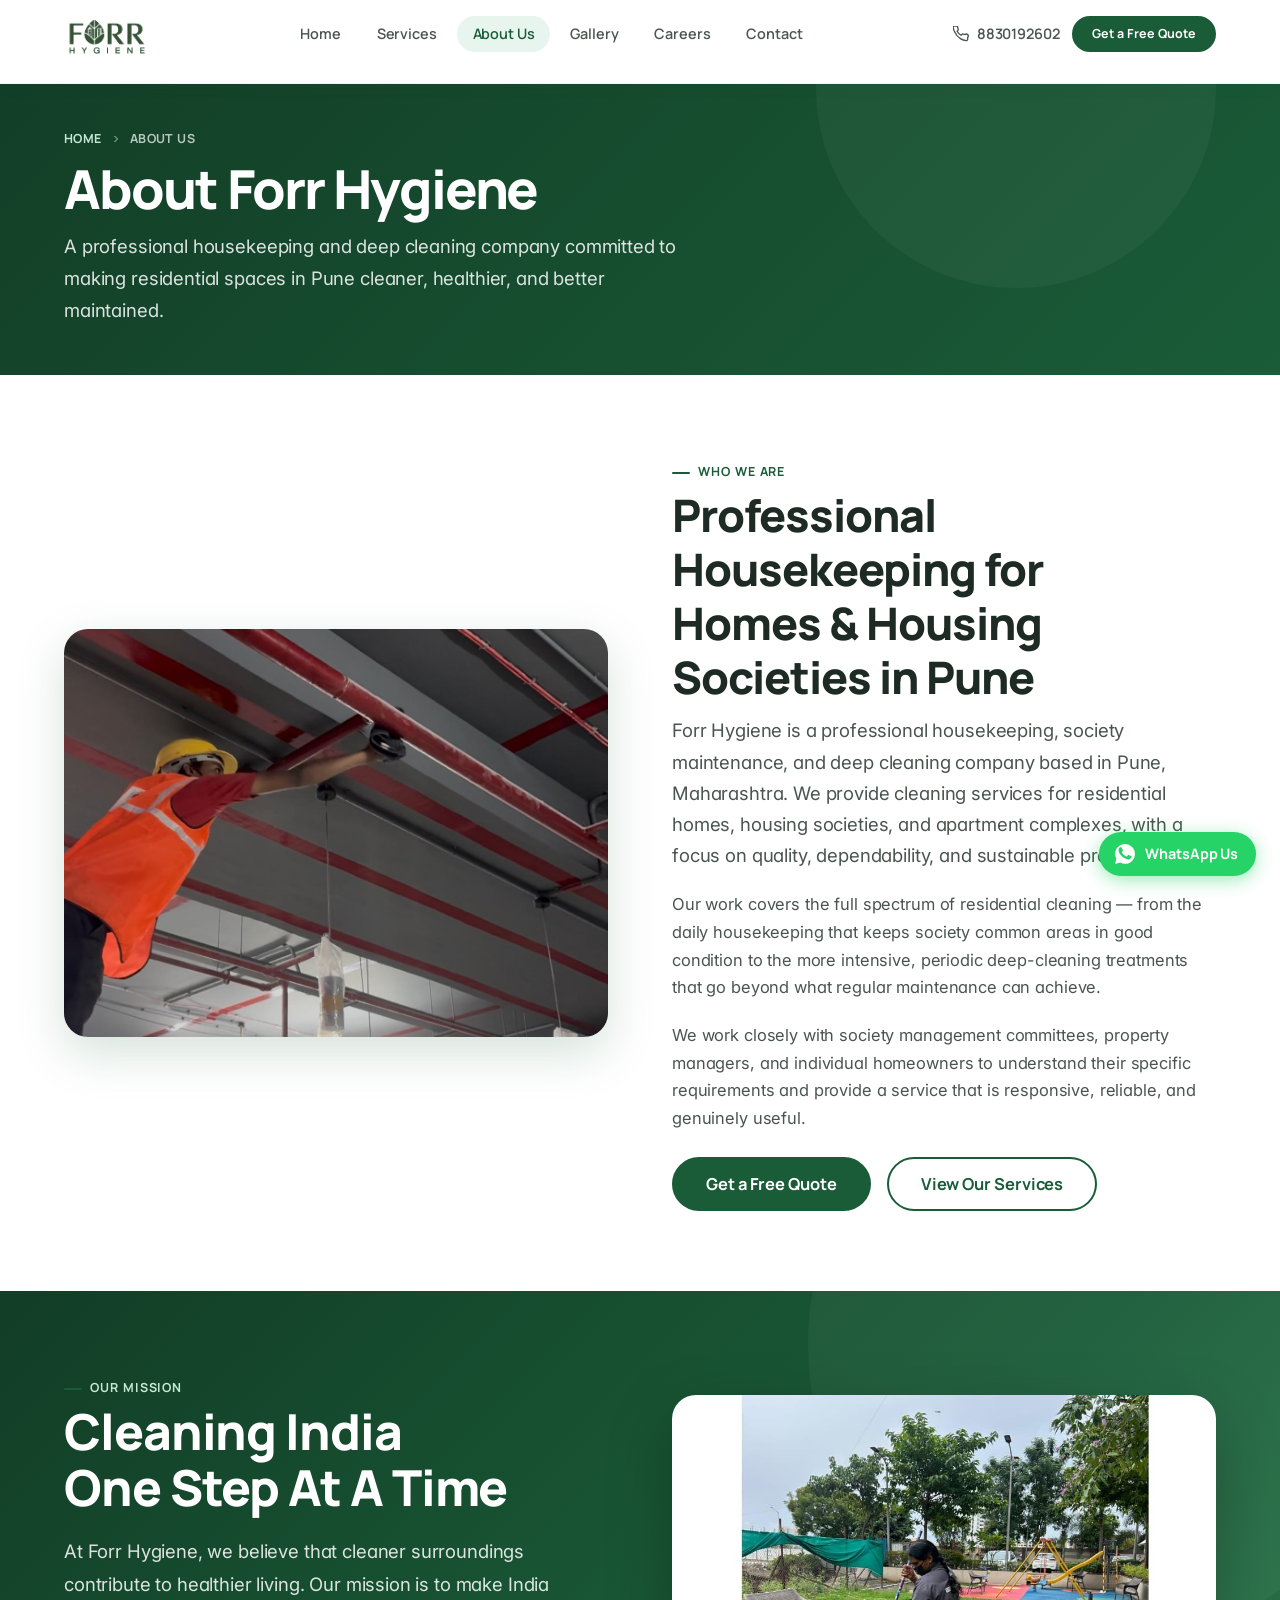
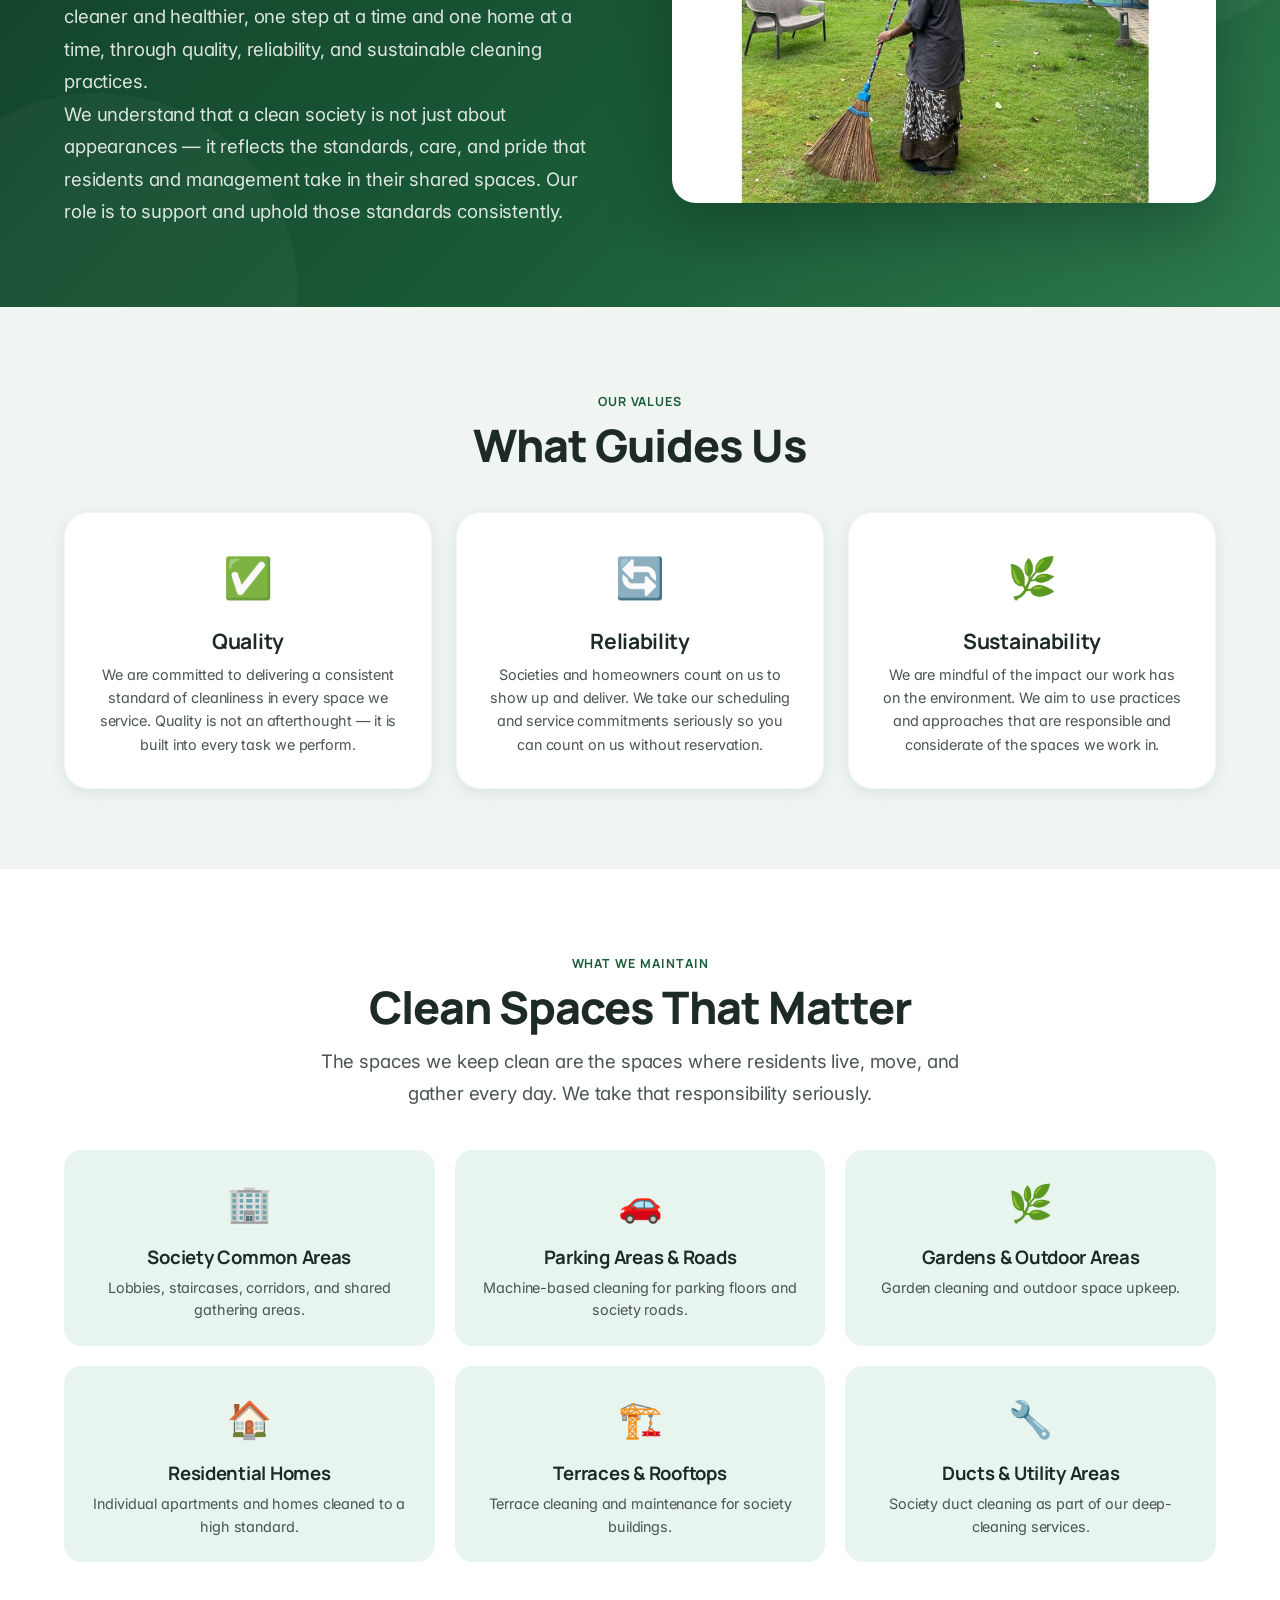
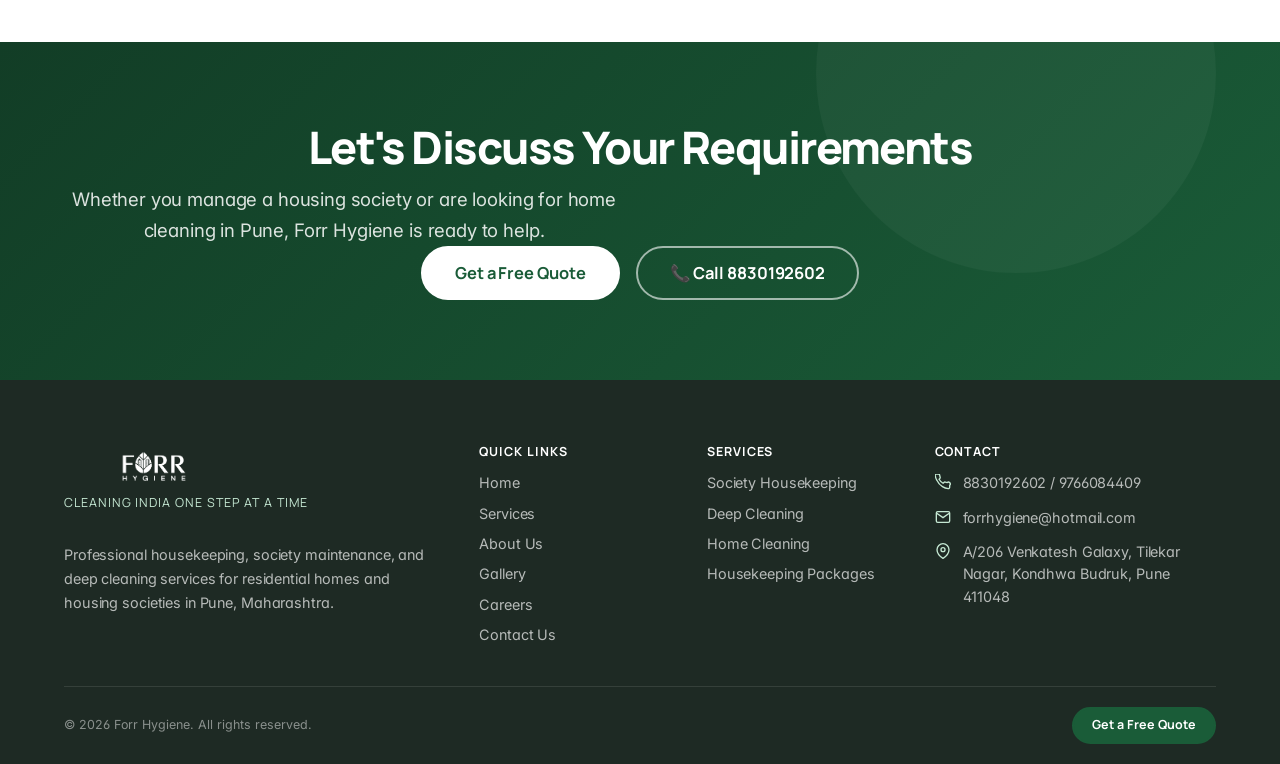
==== commit 41da53ce: "Refine typography hierarchy, letter-spacing, line-height, and spacing across website" ====
--- a/about.html
+++ b/about.html
@@ -91,17 +91,17 @@
       <div>
         <span class="section-label">Who We Are</span>
         <h2 class="section-title">Professional Housekeeping for Homes &amp; Housing Societies in Pune</h2>
-        <p style="color: var(--clr-grey-700); font-size: var(--fs-md); line-height: 1.8; margin-bottom: var(--sp-5);">
+        <p style="color: var(--clr-grey-700); font-size: var(--fs-md); line-height: 1.68; letter-spacing: var(--tracking-body); margin-bottom: var(--sp-5);">
           Forr Hygiene is a professional housekeeping, society maintenance, and deep cleaning company
           based in Pune, Maharashtra. We provide cleaning services for residential homes, housing societies,
           and apartment complexes, with a focus on quality, dependability, and sustainable practices.
         </p>
-        <p style="color: var(--clr-grey-700); font-size: var(--fs-base); line-height: 1.8; margin-bottom: var(--sp-5);">
+        <p style="color: var(--clr-grey-700); font-size: var(--fs-base); line-height: 1.68; letter-spacing: var(--tracking-body); margin-bottom: var(--sp-5);">
           Our work covers the full spectrum of residential cleaning — from the daily housekeeping that keeps
           society common areas in good condition to the more intensive, periodic deep-cleaning treatments that
           go beyond what regular maintenance can achieve.
         </p>
-        <p style="color: var(--clr-grey-700); font-size: var(--fs-base); line-height: 1.8; margin-bottom: var(--sp-6);">
+        <p style="color: var(--clr-grey-700); font-size: var(--fs-base); line-height: 1.68; letter-spacing: var(--tracking-body); margin-bottom: var(--sp-6);">
           We work closely with society management committees, property managers, and individual homeowners
           to understand their specific requirements and provide a service that is responsive, reliable, and
           genuinely useful.
@@ -197,33 +197,33 @@
     <div style="display: grid; grid-template-columns: repeat(3, 1fr); gap: var(--sp-5);" class="animate-on-scroll">
       <div style="background: var(--clr-mint); border-radius: var(--radius-lg); padding: var(--sp-6); text-align: center;">
         <div style="font-size: 36px; margin-bottom: var(--sp-3);" aria-hidden="true">🏢</div>
-        <h3 style="font-size: var(--fs-md); font-weight: 800; color: var(--clr-charcoal); margin-bottom: var(--sp-2);">Society Common Areas</h3>
-        <p style="font-size: var(--fs-sm); color: var(--clr-grey-700);">Lobbies, staircases, corridors, and shared gathering areas.</p>
+        <h3 style="font-size: var(--fs-md); font-weight: 700; line-height: 1.30; letter-spacing: var(--tracking-heading); color: var(--clr-charcoal); margin-bottom: var(--sp-2);">Society Common Areas</h3>
+        <p style="font-size: var(--fs-sm); color: var(--clr-grey-700); line-height: 1.55; letter-spacing: var(--tracking-body);">Lobbies, staircases, corridors, and shared gathering areas.</p>
       </div>
       <div style="background: var(--clr-mint); border-radius: var(--radius-lg); padding: var(--sp-6); text-align: center;">
         <div style="font-size: 36px; margin-bottom: var(--sp-3);" aria-hidden="true">🚗</div>
-        <h3 style="font-size: var(--fs-md); font-weight: 800; color: var(--clr-charcoal); margin-bottom: var(--sp-2);">Parking Areas &amp; Roads</h3>
-        <p style="font-size: var(--fs-sm); color: var(--clr-grey-700);">Machine-based cleaning for parking floors and society roads.</p>
+        <h3 style="font-size: var(--fs-md); font-weight: 700; line-height: 1.30; letter-spacing: var(--tracking-heading); color: var(--clr-charcoal); margin-bottom: var(--sp-2);">Parking Areas &amp; Roads</h3>
+        <p style="font-size: var(--fs-sm); color: var(--clr-grey-700); line-height: 1.55; letter-spacing: var(--tracking-body);">Machine-based cleaning for parking floors and society roads.</p>
       </div>
       <div style="background: var(--clr-mint); border-radius: var(--radius-lg); padding: var(--sp-6); text-align: center;">
         <div style="font-size: 36px; margin-bottom: var(--sp-3);" aria-hidden="true">🌿</div>
-        <h3 style="font-size: var(--fs-md); font-weight: 800; color: var(--clr-charcoal); margin-bottom: var(--sp-2);">Gardens &amp; Outdoor Areas</h3>
-        <p style="font-size: var(--fs-sm); color: var(--clr-grey-700);">Garden cleaning and outdoor space upkeep.</p>
+        <h3 style="font-size: var(--fs-md); font-weight: 700; line-height: 1.30; letter-spacing: var(--tracking-heading); color: var(--clr-charcoal); margin-bottom: var(--sp-2);">Gardens &amp; Outdoor Areas</h3>
+        <p style="font-size: var(--fs-sm); color: var(--clr-grey-700); line-height: 1.55; letter-spacing: var(--tracking-body);">Garden cleaning and outdoor space upkeep.</p>
       </div>
       <div style="background: var(--clr-mint); border-radius: var(--radius-lg); padding: var(--sp-6); text-align: center;">
         <div style="font-size: 36px; margin-bottom: var(--sp-3);" aria-hidden="true">🏠</div>
-        <h3 style="font-size: var(--fs-md); font-weight: 800; color: var(--clr-charcoal); margin-bottom: var(--sp-2);">Residential Homes</h3>
-        <p style="font-size: var(--fs-sm); color: var(--clr-grey-700);">Individual apartments and homes cleaned to a high standard.</p>
+        <h3 style="font-size: var(--fs-md); font-weight: 700; line-height: 1.30; letter-spacing: var(--tracking-heading); color: var(--clr-charcoal); margin-bottom: var(--sp-2);">Residential Homes</h3>
+        <p style="font-size: var(--fs-sm); color: var(--clr-grey-700); line-height: 1.55; letter-spacing: var(--tracking-body);">Individual apartments and homes cleaned to a high standard.</p>
       </div>
       <div style="background: var(--clr-mint); border-radius: var(--radius-lg); padding: var(--sp-6); text-align: center;">
         <div style="font-size: 36px; margin-bottom: var(--sp-3);" aria-hidden="true">🏗️</div>
-        <h3 style="font-size: var(--fs-md); font-weight: 800; color: var(--clr-charcoal); margin-bottom: var(--sp-2);">Terraces &amp; Rooftops</h3>
-        <p style="font-size: var(--fs-sm); color: var(--clr-grey-700);">Terrace cleaning and maintenance for society buildings.</p>
+        <h3 style="font-size: var(--fs-md); font-weight: 700; line-height: 1.30; letter-spacing: var(--tracking-heading); color: var(--clr-charcoal); margin-bottom: var(--sp-2);">Terraces &amp; Rooftops</h3>
+        <p style="font-size: var(--fs-sm); color: var(--clr-grey-700); line-height: 1.55; letter-spacing: var(--tracking-body);">Terrace cleaning and maintenance for society buildings.</p>
       </div>
       <div style="background: var(--clr-mint); border-radius: var(--radius-lg); padding: var(--sp-6); text-align: center;">
         <div style="font-size: 36px; margin-bottom: var(--sp-3);" aria-hidden="true">🔧</div>
-        <h3 style="font-size: var(--fs-md); font-weight: 800; color: var(--clr-charcoal); margin-bottom: var(--sp-2);">Ducts &amp; Utility Areas</h3>
-        <p style="font-size: var(--fs-sm); color: var(--clr-grey-700);">Society duct cleaning as part of our deep-cleaning services.</p>
+        <h3 style="font-size: var(--fs-md); font-weight: 700; line-height: 1.30; letter-spacing: var(--tracking-heading); color: var(--clr-charcoal); margin-bottom: var(--sp-2);">Ducts &amp; Utility Areas</h3>
+        <p style="font-size: var(--fs-sm); color: var(--clr-grey-700); line-height: 1.55; letter-spacing: var(--tracking-body);">Society duct cleaning as part of our deep-cleaning services.</p>
       </div>
     </div>
   </div>
--- a/css/style.css
+++ b/css/style.css
@@ -25,21 +25,37 @@
   --clr-grey-100:      #f0f5f2;
   --clr-white:         #ffffff;
 
-  /* Typography */
-  --font-primary: 'Manrope', sans-serif;
-  --font-body:    'Inter', sans-serif;
-
-  /* Font sizes (fluid) */
-  --fs-xs:   0.75rem;
-  --fs-sm:   0.875rem;
-  --fs-base: 1rem;
-  --fs-md:   1.125rem;
-  --fs-lg:   1.25rem;
-  --fs-xl:   1.5rem;
-  --fs-2xl:  1.875rem;
-  --fs-3xl:  2.25rem;
-  --fs-4xl:  2.75rem;
-  --fs-5xl:  3.5rem;
+  /* Typography Font Families */
+  --font-primary: 'Manrope', -apple-system, BlinkMacSystemFont, 'Segoe UI', Roboto, sans-serif;
+  --font-body:    'Inter', -apple-system, BlinkMacSystemFont, 'Segoe UI', Roboto, sans-serif;
+
+  /* Fluid Typography Scale */
+  --fs-xs:   clamp(0.72rem, 0.70rem + 0.12vw, 0.78rem);     /* ~11.5px - 12.5px */
+  --fs-sm:   clamp(0.84rem, 0.81rem + 0.18vw, 0.90rem);     /* ~13.5px - 14.5px */
+  --fs-base: clamp(0.96rem, 0.93rem + 0.22vw, 1.03rem);    /* ~15.4px - 16.5px */
+  --fs-md:   clamp(1.08rem, 1.02rem + 0.32vw, 1.16rem);    /* ~17.3px - 18.5px */
+  --fs-lg:   clamp(1.20rem, 1.12rem + 0.45vw, 1.32rem);     /* ~19.2px - 21.0px */
+  --fs-xl:   clamp(1.35rem, 1.24rem + 0.65vw, 1.55rem);     /* ~21.6px - 24.8px */
+  --fs-2xl:  clamp(1.60rem, 1.42rem + 1.10vw, 1.95rem);     /* ~25.6px - 31.2px */
+  --fs-3xl:  clamp(1.95rem, 1.68rem + 1.65vw, 2.45rem);     /* ~31.2px - 39.2px */
+  --fs-4xl:  clamp(2.35rem, 1.95rem + 2.40vw, 3.10rem);     /* ~37.6px - 49.6px */
+  --fs-5xl:  clamp(2.85rem, 2.25rem + 3.40vw, 3.85rem);     /* ~45.6px - 61.6px */
+
+  /* Line Heights */
+  --lh-tight:    1.12;
+  --lh-snug:     1.20;
+  --lh-heading:  1.28;
+  --lh-body:     1.65;
+  --lh-relaxed:  1.72;
+
+  /* Letter Spacing (Tracking) */
+  --tracking-display:  -0.035em;
+  --tracking-title:    -0.022em;
+  --tracking-heading:  -0.014em;
+  --tracking-body:     -0.008em;
+  --tracking-button:   -0.005em;
+  --tracking-wide:      0.035em;
+  --tracking-badge:     0.075em;
 
   /* Spacing */
   --sp-1:  0.25rem;
@@ -90,8 +106,17 @@
   font-size: var(--fs-base);
   color: var(--clr-charcoal);
   background-color: var(--clr-white);
-  line-height: 1.7;
+  line-height: var(--lh-body);
+  letter-spacing: var(--tracking-body);
   -webkit-font-smoothing: antialiased;
+  -moz-osx-font-smoothing: grayscale;
+  text-rendering: optimizeLegibility;
+  font-feature-settings: 'cv02', 'cv03', 'cv04', 'cv11';
+}
+
+p {
+  line-height: var(--lh-body);
+  letter-spacing: var(--tracking-body);
 }
 
 img {
@@ -137,27 +162,63 @@
 /* ── Typography ───────────────────────────────────────────── */
 h1, h2, h3, h4, h5 {
   font-family: var(--font-primary);
+  color: var(--clr-charcoal);
+  text-wrap: balance;
+}
+
+h1 {
+  font-size: var(--fs-4xl);
   font-weight: 800;
-  line-height: 1.2;
-  color: var(--clr-charcoal);
+  line-height: var(--lh-tight);
+  letter-spacing: var(--tracking-display);
+}
+
+h2 {
+  font-size: var(--fs-3xl);
+  font-weight: 800;
+  line-height: var(--lh-snug);
+  letter-spacing: var(--tracking-title);
+}
+
+h3 {
+  font-size: var(--fs-xl);
+  font-weight: 700;
+  line-height: var(--lh-heading);
+  letter-spacing: var(--tracking-heading);
+}
+
+h4 {
+  font-size: var(--fs-lg);
+  font-weight: 700;
+  line-height: 1.32;
+  letter-spacing: -0.010em;
+}
+
+h5 {
+  font-size: var(--fs-md);
+  font-weight: 700;
+  line-height: 1.38;
+  letter-spacing: -0.005em;
 }
 
 .section-label {
   display: inline-flex;
   align-items: center;
   gap: var(--sp-2);
-  font-size: var(--fs-sm);
-  font-weight: 700;
-  letter-spacing: 0.08em;
+  font-family: var(--font-primary);
+  font-size: var(--fs-xs);
+  font-weight: 700;
+  letter-spacing: var(--tracking-badge);
   text-transform: uppercase;
   color: var(--clr-primary);
-  margin-bottom: var(--sp-3);
+  margin-bottom: var(--sp-2);
+  line-height: 1.2;
 }
 
 .section-label::before {
   content: '';
   display: block;
-  width: 20px;
+  width: 18px;
   height: 2px;
   background: var(--clr-primary);
   border-radius: var(--radius-full);
@@ -165,9 +226,11 @@
 
 .section-title {
   font-size: clamp(var(--fs-2xl), 3.5vw, var(--fs-4xl));
+  font-weight: 800;
   color: var(--clr-charcoal);
-  margin-bottom: var(--sp-4);
-  line-height: 1.18;
+  margin-bottom: var(--sp-3);
+  line-height: var(--lh-snug);
+  letter-spacing: var(--tracking-title);
 }
 
 .section-title--white { color: var(--clr-white); }
@@ -176,13 +239,14 @@
   font-size: var(--fs-md);
   color: var(--clr-grey-700);
   max-width: 640px;
-  line-height: 1.75;
-}
-
-.section-subtitle--white { color: rgba(255,255,255,0.82); }
+  line-height: var(--lh-relaxed);
+  letter-spacing: var(--tracking-body);
+}
+
+.section-subtitle--white { color: rgba(255,255,255,0.85); }
 
 .section-header {
-  margin-bottom: var(--sp-12);
+  margin-bottom: var(--sp-10);
 }
 
 .section-header--center {
@@ -205,11 +269,12 @@
   align-items: center;
   justify-content: center;
   gap: var(--sp-2);
-  padding: 14px 28px;
+  padding: 13px 26px;
   font-family: var(--font-primary);
   font-weight: 700;
   font-size: var(--fs-sm);
-  letter-spacing: 0.02em;
+  letter-spacing: var(--tracking-button);
+  line-height: 1.2;
   border: 2px solid transparent;
   border-radius: var(--radius-full);
   cursor: pointer;
@@ -271,13 +336,15 @@
 }
 
 .btn--sm {
-  padding: 10px 20px;
+  padding: 9px 18px;
   font-size: var(--fs-xs);
+  letter-spacing: 0;
 }
 
 .btn--lg {
-  padding: 16px 36px;
+  padding: 15px 32px;
   font-size: var(--fs-base);
+  letter-spacing: var(--tracking-button);
 }
 
 /* ── Header / Navigation ──────────────────────────────────── */
@@ -376,15 +443,19 @@
   font-weight: 800;
   font-size: var(--fs-lg);
   color: var(--clr-primary);
-  letter-spacing: -0.02em;
+  letter-spacing: -0.025em;
+  line-height: 1.1;
 }
 
 .logo-tagline {
+  font-family: var(--font-primary);
   font-size: 10px;
-  font-weight: 500;
+  font-weight: 600;
   color: var(--clr-grey-500);
-  letter-spacing: 0.03em;
-  margin-top: 2px;
+  letter-spacing: var(--tracking-badge);
+  text-transform: uppercase;
+  margin-top: 3px;
+  line-height: 1;
 }
 
 /* Main Nav */
@@ -396,8 +467,11 @@
 
 .nav-link {
   padding: var(--sp-2) var(--sp-4);
+  font-family: var(--font-primary);
   font-size: var(--fs-sm);
   font-weight: 600;
+  letter-spacing: -0.01em;
+  line-height: 1.4;
   color: var(--clr-grey-700);
   border-radius: var(--radius-full);
   transition: color var(--transition), background-color var(--transition);
@@ -421,8 +495,10 @@
   display: flex;
   align-items: center;
   gap: var(--sp-2);
+  font-family: var(--font-primary);
   font-size: var(--fs-sm);
   font-weight: 600;
+  letter-spacing: -0.005em;
   color: var(--clr-grey-700);
   transition: color var(--transition);
 }
@@ -496,7 +572,11 @@
 .mobile-nav-link {
   display: block;
   padding: var(--sp-3) var(--sp-4);
+  font-family: var(--font-primary);
+  font-size: var(--fs-base);
   font-weight: 600;
+  letter-spacing: -0.01em;
+  line-height: 1.4;
   color: var(--clr-charcoal);
   border-radius: var(--radius-sm);
   transition: background-color var(--transition), color var(--transition);
@@ -577,23 +657,27 @@
   background: rgba(26,92,56,0.10);
   border: 1px solid rgba(26,92,56,0.20);
   color: var(--clr-primary);
+  font-family: var(--font-primary);
   font-size: var(--fs-xs);
   font-weight: 700;
-  letter-spacing: 0.06em;
+  letter-spacing: var(--tracking-badge);
   text-transform: uppercase;
+  line-height: 1.2;
   padding: 6px 14px;
   border-radius: var(--radius-full);
-  margin-bottom: var(--sp-5);
+  margin-bottom: var(--sp-4);
 }
 
 .hero-badge svg { width: 14px; height: 14px; }
 
 .hero-title {
-  font-size: clamp(2rem, 4.5vw, 3.4rem);
+  font-size: clamp(2.15rem, 4.4vw, 3.4rem);
   font-weight: 800;
   color: var(--clr-charcoal);
-  line-height: 1.12;
-  margin-bottom: var(--sp-5);
+  line-height: var(--lh-tight);
+  letter-spacing: var(--tracking-display);
+  margin-bottom: var(--sp-4);
+  text-wrap: balance;
 }
 
 .hero-title span {
@@ -604,17 +688,18 @@
 .hero-subtitle {
   font-size: var(--fs-md);
   color: var(--clr-grey-700);
-  line-height: 1.75;
-  margin-bottom: var(--sp-8);
+  line-height: var(--lh-relaxed);
+  letter-spacing: var(--tracking-body);
+  margin-bottom: var(--sp-7);
   max-width: 520px;
 }
 
 .hero-actions {
   display: flex;
   align-items: center;
-  gap: var(--sp-4);
+  gap: var(--sp-3);
   flex-wrap: wrap;
-  margin-bottom: var(--sp-8);
+  margin-bottom: var(--sp-6);
 }
 
 .hero-trust {
@@ -624,6 +709,8 @@
   font-size: var(--fs-sm);
   color: var(--clr-grey-700);
   font-weight: 500;
+  letter-spacing: -0.005em;
+  line-height: 1.4;
 }
 
 .hero-trust-dot {
@@ -695,6 +782,7 @@
   font-size: var(--fs-xs);
   color: var(--clr-grey-500);
   font-weight: 500;
+  line-height: 1.25;
 }
 
 .hero-stat-value {
@@ -702,6 +790,8 @@
   font-weight: 700;
   color: var(--clr-charcoal);
   font-family: var(--font-primary);
+  letter-spacing: -0.015em;
+  line-height: 1.25;
 }
 
 /* ── Service Cards ────────────────────────────────────────── */
@@ -770,16 +860,19 @@
 
 .service-card-title {
   font-size: var(--fs-xl);
-  font-weight: 800;
+  font-weight: 700;
   color: var(--clr-charcoal);
-  margin-bottom: var(--sp-3);
+  line-height: var(--lh-heading);
+  letter-spacing: var(--tracking-heading);
+  margin-bottom: var(--sp-2);
 }
 
 .service-card-desc {
   font-size: var(--fs-sm);
   color: var(--clr-grey-700);
   margin-bottom: var(--sp-4);
-  line-height: 1.7;
+  line-height: 1.62;
+  letter-spacing: var(--tracking-body);
 }
 
 .service-list {
@@ -796,7 +889,8 @@
   gap: var(--sp-2);
   font-size: var(--fs-sm);
   color: var(--clr-grey-700);
-  line-height: 1.5;
+  line-height: 1.52;
+  letter-spacing: var(--tracking-body);
 }
 
 .service-list li::before {
@@ -820,8 +914,11 @@
   align-items: center;
   gap: var(--sp-2);
   color: var(--clr-primary);
-  font-weight: 700;
-  font-size: var(--fs-sm);
+  font-family: var(--font-primary);
+  font-weight: 700;
+  font-size: var(--fs-sm);
+  letter-spacing: var(--tracking-button);
+  line-height: 1.3;
   transition: gap var(--transition), color var(--transition);
 }
 
@@ -871,15 +968,18 @@
 
 .feature-title {
   font-size: var(--fs-md);
-  font-weight: 800;
+  font-weight: 700;
   color: var(--clr-charcoal);
-  margin-bottom: var(--sp-3);
+  line-height: 1.30;
+  letter-spacing: var(--tracking-heading);
+  margin-bottom: var(--sp-2);
 }
 
 .feature-desc {
   font-size: var(--fs-sm);
   color: var(--clr-grey-700);
-  line-height: 1.7;
+  line-height: 1.62;
+  letter-spacing: var(--tracking-body);
 }
 
 /* ── Packages ─────────────────────────────────────────────── */
@@ -894,7 +994,7 @@
 .package-card {
   background: var(--clr-white);
   border-radius: var(--radius-xl);
-  padding: var(--sp-10);
+  padding: var(--sp-8);
   box-shadow: var(--shadow-lg);
   position: relative;
   overflow: hidden;
@@ -915,11 +1015,13 @@
   display: inline-block;
   padding: 4px 14px;
   border-radius: var(--radius-full);
+  font-family: var(--font-primary);
   font-size: var(--fs-xs);
   font-weight: 700;
-  letter-spacing: 0.06em;
+  letter-spacing: var(--tracking-badge);
   text-transform: uppercase;
-  margin-bottom: var(--sp-4);
+  line-height: 1.2;
+  margin-bottom: var(--sp-3);
 }
 
 .package-badge--standard {
@@ -936,14 +1038,17 @@
   font-size: var(--fs-2xl);
   font-weight: 800;
   color: var(--clr-charcoal);
-  margin-bottom: var(--sp-3);
+  line-height: var(--lh-snug);
+  letter-spacing: var(--tracking-title);
+  margin-bottom: var(--sp-2);
 }
 
 .package-desc {
   font-size: var(--fs-sm);
   color: var(--clr-grey-700);
-  line-height: 1.75;
-  margin-bottom: var(--sp-6);
+  line-height: 1.65;
+  letter-spacing: var(--tracking-body);
+  margin-bottom: var(--sp-5);
 }
 
 .package-note {
@@ -953,9 +1058,11 @@
   background: var(--clr-grey-100);
   border-radius: var(--radius-md);
   padding: var(--sp-4);
-  margin-bottom: var(--sp-6);
+  margin-bottom: var(--sp-5);
   font-size: var(--fs-sm);
   color: var(--clr-grey-700);
+  line-height: 1.55;
+  letter-spacing: var(--tracking-body);
 }
 
 .package-note svg { color: var(--clr-primary); width: 16px; height: 16px; flex-shrink: 0; margin-top: 2px; }
@@ -1007,26 +1114,31 @@
 }
 
 .serve-card-label {
+  font-family: var(--font-primary);
   font-size: var(--fs-xs);
   font-weight: 700;
-  letter-spacing: 0.1em;
+  letter-spacing: var(--tracking-badge);
   text-transform: uppercase;
   color: var(--clr-mint-mid);
   margin-bottom: var(--sp-2);
+  line-height: 1.2;
 }
 
 .serve-card-title {
   font-size: var(--fs-2xl);
   font-weight: 800;
-  margin-bottom: var(--sp-3);
+  line-height: var(--lh-snug);
+  letter-spacing: var(--tracking-title);
+  margin-bottom: var(--sp-2);
   color: var(--clr-white);
 }
 
 .serve-card-desc {
   font-size: var(--fs-sm);
-  color: rgba(255,255,255,0.82);
-  margin-bottom: var(--sp-6);
-  line-height: 1.7;
+  color: rgba(255,255,255,0.85);
+  margin-bottom: var(--sp-5);
+  line-height: 1.65;
+  letter-spacing: var(--tracking-body);
 }
 
 /* ── Mission Section ──────────────────────────────────────── */
@@ -1073,15 +1185,18 @@
   font-size: clamp(var(--fs-2xl), 4vw, var(--fs-4xl));
   font-weight: 800;
   color: var(--clr-white);
-  line-height: 1.2;
-  margin-bottom: var(--sp-6);
+  line-height: var(--lh-tight);
+  letter-spacing: var(--tracking-title);
+  margin-bottom: var(--sp-5);
+  text-wrap: balance;
 }
 
 .mission-text {
   font-size: var(--fs-md);
-  color: rgba(255,255,255,0.82);
-  line-height: 1.8;
-  margin-bottom: var(--sp-8);
+  color: rgba(255,255,255,0.85);
+  line-height: 1.75;
+  letter-spacing: var(--tracking-body);
+  margin-bottom: var(--sp-7);
 }
 
 .mission-image {
@@ -1162,10 +1277,13 @@
 }
 
 .filter-btn {
-  padding: 8px 20px;
+  padding: 8px 18px;
   border-radius: var(--radius-full);
-  font-size: var(--fs-sm);
-  font-weight: 600;
+  font-family: var(--font-primary);
+  font-size: var(--fs-xs);
+  font-weight: 700;
+  letter-spacing: var(--tracking-wide);
+  line-height: 1.3;
   border: 2px solid var(--clr-grey-300);
   background: var(--clr-white);
   color: var(--clr-grey-700);
@@ -1224,8 +1342,10 @@
 
 .career-card-title {
   font-size: var(--fs-xl);
-  font-weight: 800;
+  font-weight: 700;
   color: var(--clr-charcoal);
+  line-height: var(--lh-heading);
+  letter-spacing: var(--tracking-heading);
   margin-bottom: var(--sp-1);
 }
 
@@ -1237,10 +1357,14 @@
 
 .career-tag {
   display: inline-block;
-  padding: 2px 10px;
+  padding: 3px 12px;
   border-radius: var(--radius-full);
+  font-family: var(--font-primary);
   font-size: 11px;
-  font-weight: 600;
+  font-weight: 700;
+  letter-spacing: var(--tracking-wide);
+  line-height: 1.2;
+  text-transform: uppercase;
   background: var(--clr-mint);
   color: var(--clr-primary);
 }
@@ -1258,6 +1382,8 @@
   gap: var(--sp-2);
   font-size: var(--fs-sm);
   color: var(--clr-grey-700);
+  line-height: 1.55;
+  letter-spacing: var(--tracking-body);
 }
 
 .career-detail-list li::before {
@@ -1289,15 +1415,21 @@
 
 .cta-banner-title {
   font-size: clamp(var(--fs-2xl), 3.5vw, var(--fs-4xl));
+  font-weight: 800;
+  line-height: var(--lh-tight);
+  letter-spacing: var(--tracking-display);
   color: var(--clr-white);
-  margin-bottom: var(--sp-4);
+  margin-bottom: var(--sp-3);
+  text-wrap: balance;
 }
 
 .cta-banner-text {
   font-size: var(--fs-md);
-  color: rgba(255,255,255,0.82);
-  margin: 0 auto var(--sp-8);
+  color: rgba(255,255,255,0.85);
+  margin: 0 auto var(--sp-7);
   max-width: 560px;
+  line-height: 1.68;
+  letter-spacing: var(--tracking-body);
 }
 
 .cta-banner-actions {
@@ -1316,9 +1448,12 @@
 }
 
 .form-label {
+  font-family: var(--font-body);
   font-size: var(--fs-sm);
   font-weight: 600;
   color: var(--clr-charcoal);
+  letter-spacing: -0.005em;
+  line-height: 1.4;
 }
 
 .form-label .required {
@@ -1330,9 +1465,12 @@
   padding: 12px 16px;
   border: 2px solid var(--clr-grey-300);
   border-radius: var(--radius-md);
+  font-family: var(--font-body);
   font-size: var(--fs-sm);
   color: var(--clr-charcoal);
   background: var(--clr-white);
+  line-height: 1.5;
+  letter-spacing: var(--tracking-body);
   transition: border-color var(--transition), box-shadow var(--transition);
   width: 100%;
   appearance: none;
@@ -1385,7 +1523,8 @@
   color: var(--clr-grey-500);
   margin-top: var(--sp-4);
   text-align: center;
-  line-height: 1.6;
+  line-height: 1.55;
+  letter-spacing: 0;
 }
 
 /* ── Footer ───────────────────────────────────────────────── */
@@ -1408,30 +1547,37 @@
   font-size: var(--fs-xl);
   font-weight: 800;
   color: var(--clr-white);
+  letter-spacing: -0.02em;
+  line-height: 1.2;
   margin-bottom: var(--sp-1);
 }
 
 .footer-tagline {
+  font-family: var(--font-primary);
   font-size: var(--fs-xs);
   color: var(--clr-mint-mid);
-  letter-spacing: 0.05em;
+  letter-spacing: var(--tracking-badge);
+  text-transform: uppercase;
   margin-bottom: var(--sp-4);
+  line-height: 1.2;
 }
 
 .footer-desc {
   font-size: var(--fs-sm);
-  line-height: 1.7;
-  color: rgba(255,255,255,0.65);
+  line-height: 1.65;
+  letter-spacing: var(--tracking-body);
+  color: rgba(255,255,255,0.68);
 }
 
 .footer-col-title {
   font-family: var(--font-primary);
-  font-size: var(--fs-sm);
+  font-size: var(--fs-xs);
   font-weight: 700;
   color: var(--clr-white);
-  margin-bottom: var(--sp-4);
-  letter-spacing: 0.04em;
+  margin-bottom: var(--sp-3);
+  letter-spacing: var(--tracking-badge);
   text-transform: uppercase;
+  line-height: 1.3;
 }
 
 .footer-links {
@@ -1442,7 +1588,9 @@
 
 .footer-link {
   font-size: var(--fs-sm);
-  color: rgba(255,255,255,0.65);
+  color: rgba(255,255,255,0.68);
+  letter-spacing: var(--tracking-body);
+  line-height: 1.55;
   transition: color var(--transition);
 }
 
@@ -1459,7 +1607,9 @@
   align-items: flex-start;
   gap: var(--sp-3);
   font-size: var(--fs-sm);
-  color: rgba(255,255,255,0.65);
+  color: rgba(255,255,255,0.68);
+  letter-spacing: var(--tracking-body);
+  line-height: 1.55;
 }
 
 .footer-contact-item svg {
@@ -1487,7 +1637,9 @@
 
 .footer-copy {
   font-size: var(--fs-xs);
-  color: rgba(255,255,255,0.45);
+  color: rgba(255,255,255,0.48);
+  letter-spacing: 0;
+  line-height: 1.5;
 }
 
 .footer-copy a {
@@ -1522,9 +1674,14 @@
   display: flex;
   align-items: center;
   gap: var(--sp-2);
-  font-size: var(--fs-sm);
-  color: rgba(255,255,255,0.65);
-  margin-bottom: var(--sp-4);
+  font-family: var(--font-primary);
+  font-size: var(--fs-xs);
+  font-weight: 700;
+  letter-spacing: var(--tracking-wide);
+  text-transform: uppercase;
+  color: rgba(255,255,255,0.70);
+  margin-bottom: var(--sp-3);
+  line-height: 1.2;
 }
 
 .breadcrumb a { color: var(--clr-mint-mid); }
@@ -1532,16 +1689,21 @@
 .breadcrumb svg { width: 12px; height: 12px; }
 
 .page-title {
-  font-size: clamp(var(--fs-3xl), 4vw, var(--fs-5xl));
+  font-size: clamp(var(--fs-3xl), 4.2vw, var(--fs-5xl));
+  font-weight: 800;
   color: var(--clr-white);
-  margin-bottom: var(--sp-4);
+  line-height: var(--lh-tight);
+  letter-spacing: var(--tracking-display);
+  margin-bottom: var(--sp-3);
+  text-wrap: balance;
 }
 
 .page-subtitle {
   font-size: var(--fs-md);
-  color: rgba(255,255,255,0.80);
-  max-width: 600px;
-  line-height: 1.7;
+  color: rgba(255,255,255,0.85);
+  max-width: 620px;
+  line-height: var(--lh-relaxed);
+  letter-spacing: var(--tracking-body);
 }
 
 /* ── About Page ───────────────────────────────────────────── */
@@ -1593,15 +1755,18 @@
 
 .value-title {
   font-size: var(--fs-lg);
-  font-weight: 800;
+  font-weight: 700;
   color: var(--clr-charcoal);
-  margin-bottom: var(--sp-3);
+  line-height: 1.30;
+  letter-spacing: var(--tracking-heading);
+  margin-bottom: var(--sp-2);
 }
 
 .value-desc {
   font-size: var(--fs-sm);
   color: var(--clr-grey-700);
-  line-height: 1.7;
+  line-height: 1.62;
+  letter-spacing: var(--tracking-body);
 }
 
 /* ── Contact Page ─────────────────────────────────────────── */
@@ -1622,14 +1787,17 @@
 .contact-info-title {
   font-size: var(--fs-2xl);
   font-weight: 800;
+  line-height: var(--lh-snug);
+  letter-spacing: var(--tracking-title);
   margin-bottom: var(--sp-2);
 }
 
 .contact-info-sub {
   font-size: var(--fs-sm);
-  color: rgba(255,255,255,0.75);
-  margin-bottom: var(--sp-8);
-  line-height: 1.6;
+  color: rgba(255,255,255,0.80);
+  margin-bottom: var(--sp-7);
+  line-height: 1.62;
+  letter-spacing: var(--tracking-body);
 }
 
 .contact-info-list {
@@ -1658,18 +1826,21 @@
 }
 
 .contact-info-label {
+  font-family: var(--font-primary);
   font-size: var(--fs-xs);
-  font-weight: 600;
-  letter-spacing: 0.08em;
+  font-weight: 700;
+  letter-spacing: var(--tracking-badge);
   text-transform: uppercase;
   color: var(--clr-mint-mid);
-  margin-bottom: var(--sp-1);
+  margin-bottom: 2px;
+  line-height: 1.2;
 }
 
 .contact-info-value {
   font-size: var(--fs-sm);
   color: var(--clr-white);
-  line-height: 1.6;
+  line-height: 1.55;
+  letter-spacing: var(--tracking-body);
 }
 
 .contact-info-value a {
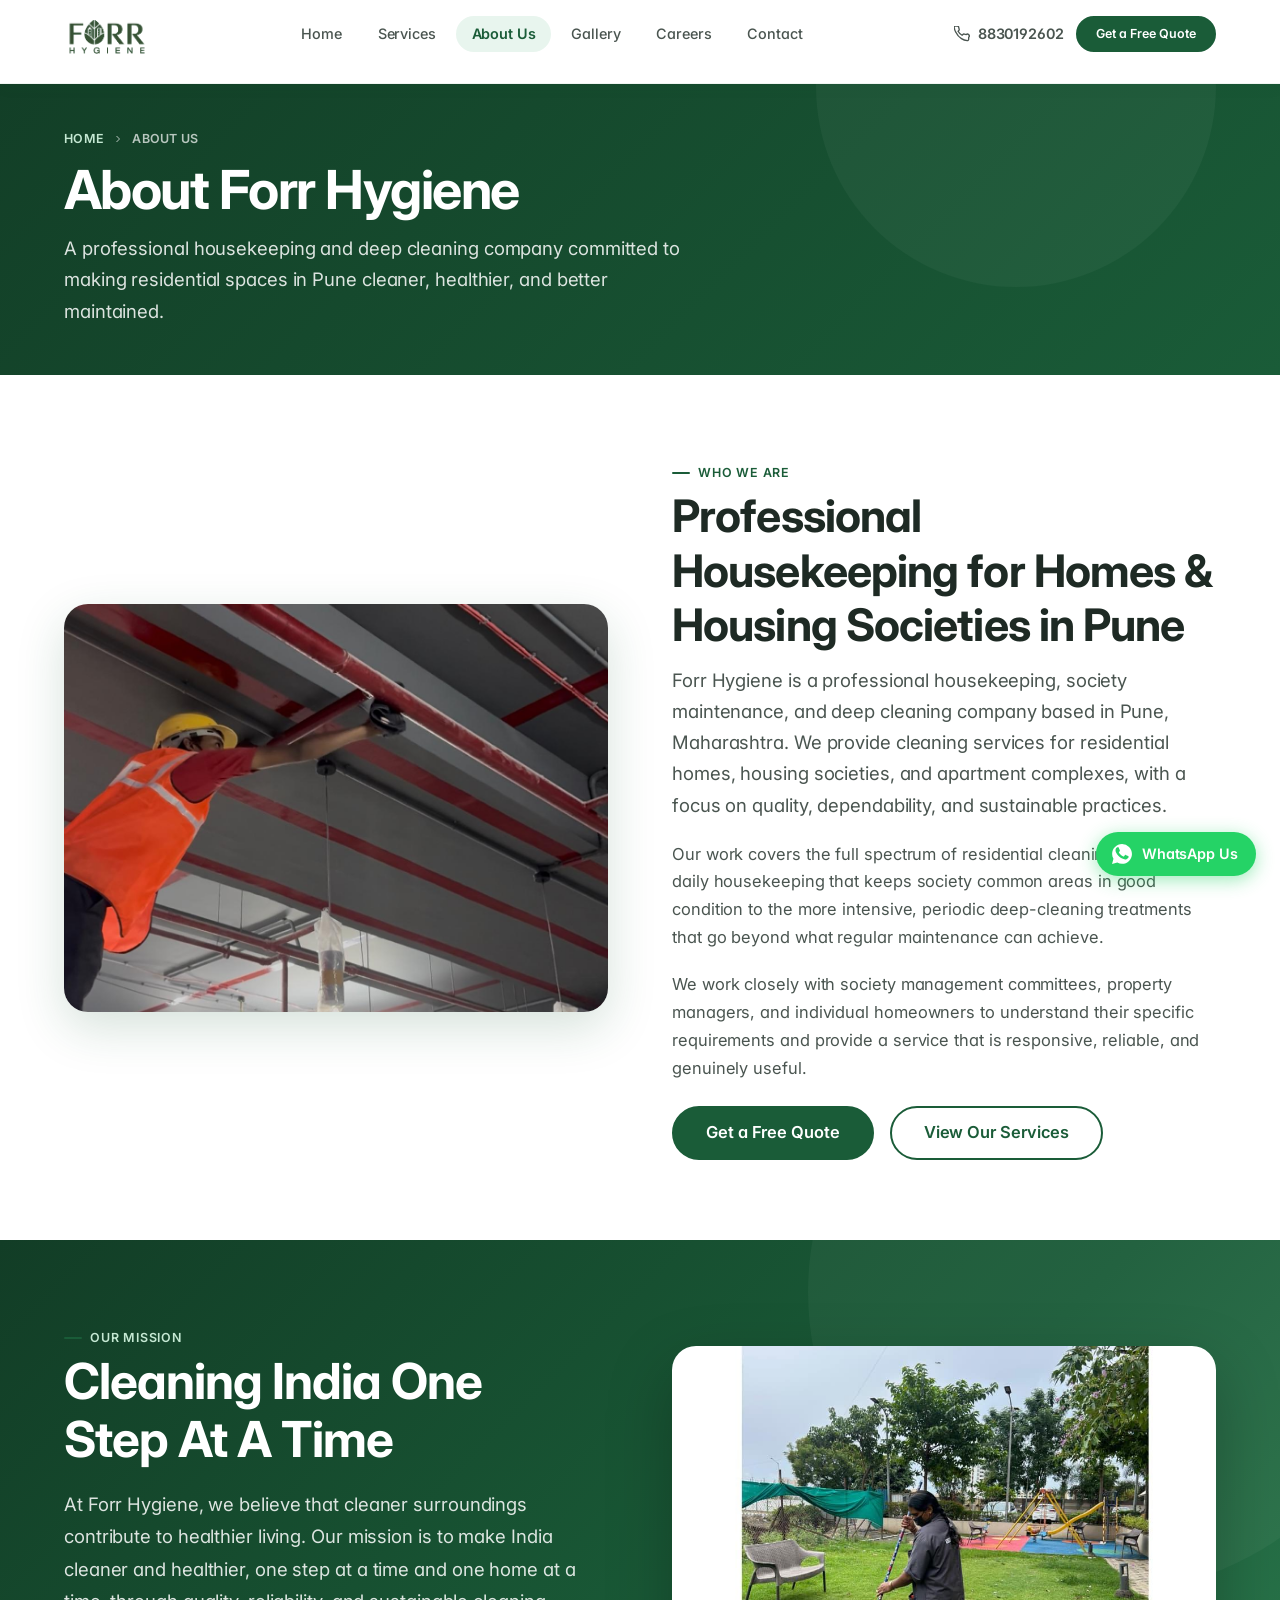
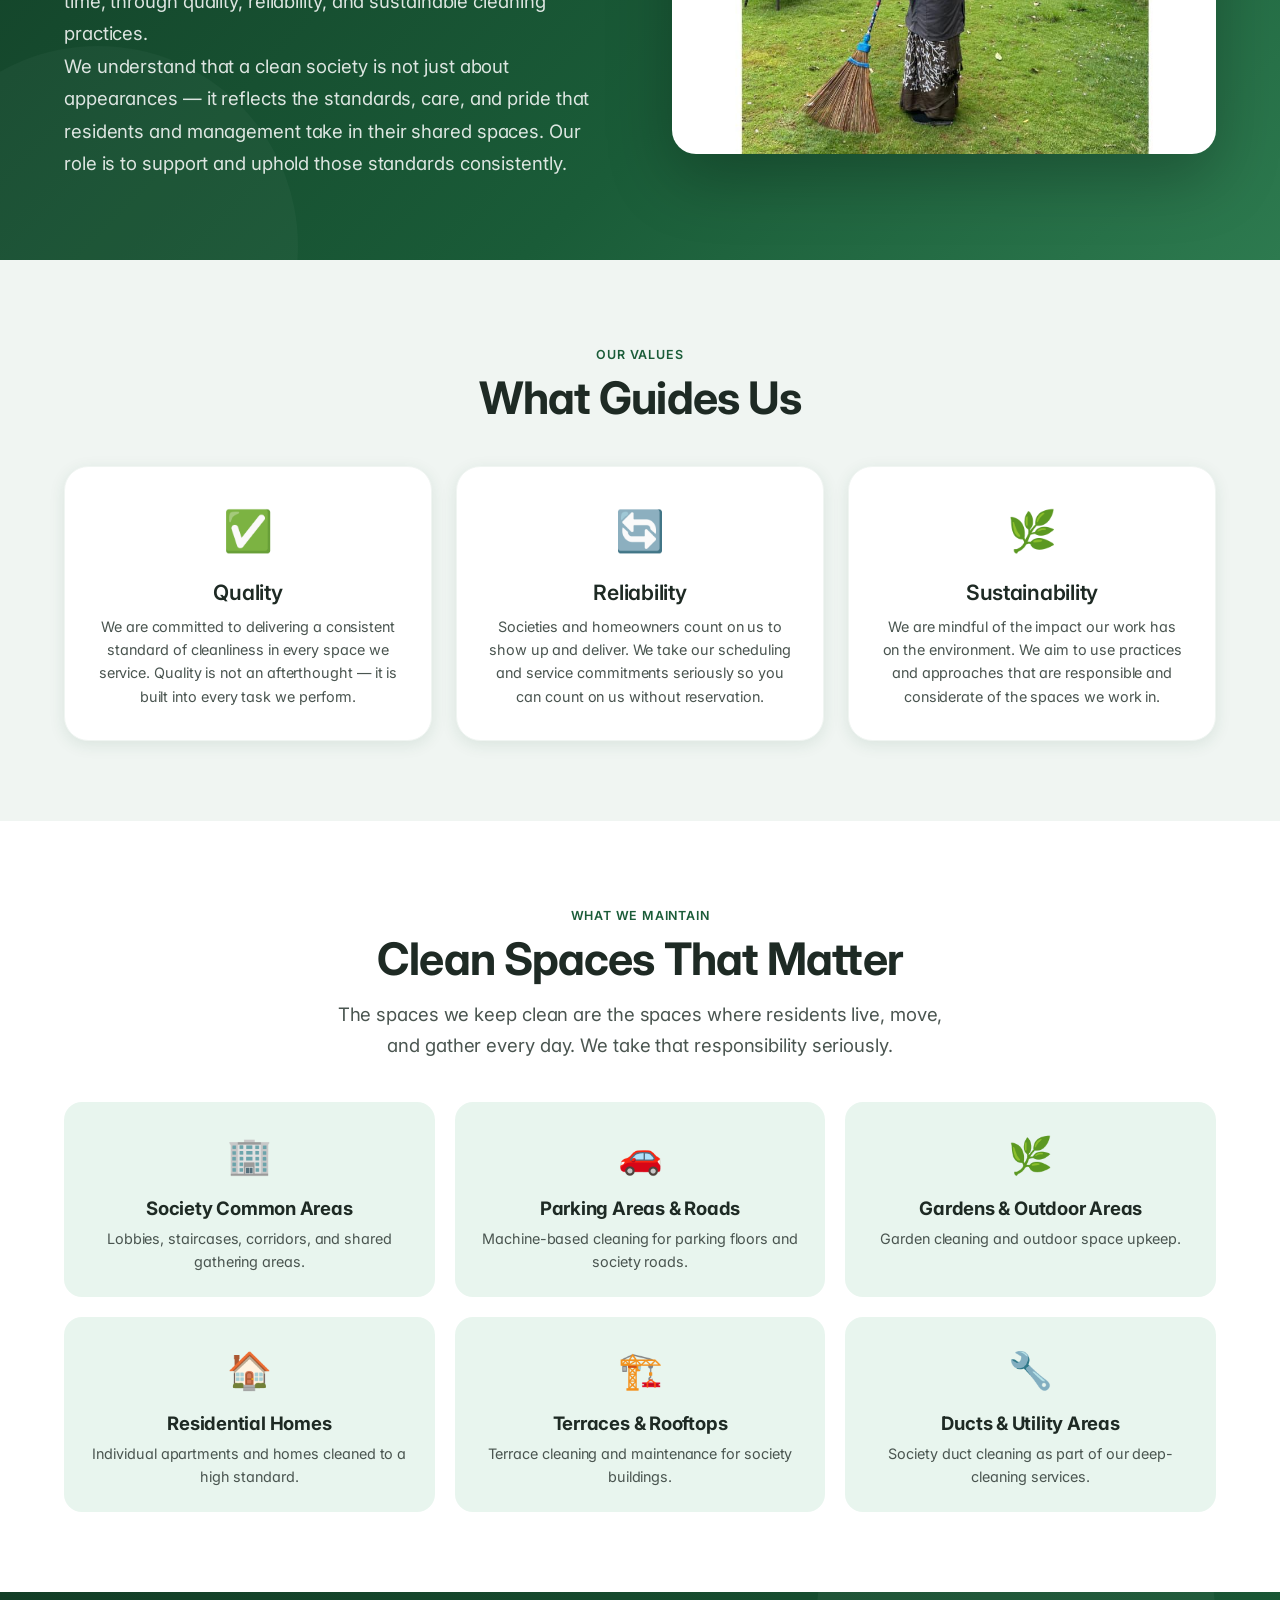
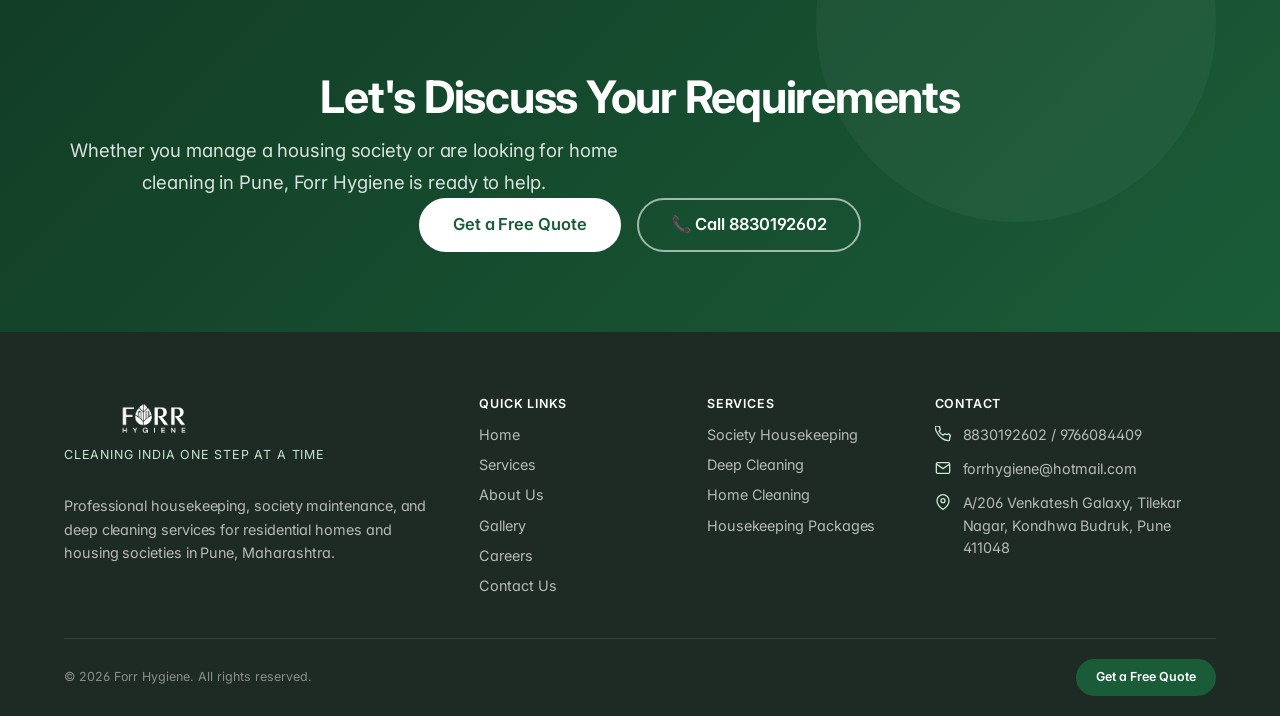
==== commit 2f79ac17: "Refactor typography: apply Inter font family exclusively across entire website" ====
--- a/about.html
+++ b/about.html
@@ -10,6 +10,11 @@
   <meta property="og:title" content="About Forr Hygiene – Professional Cleaning Services Pune" />
   <meta property="og:description" content="Forr Hygiene provides professional housekeeping and deep cleaning for homes and housing societies in Pune, Maharashtra." />
   <meta name="robots" content="index, follow" />
+  <!-- Google Fonts: Inter -->
+  <link rel="preconnect" href="https://fonts.googleapis.com" />
+  <link rel="preconnect" href="https://fonts.gstatic.com" crossorigin />
+  <link rel="stylesheet" href="https://fonts.googleapis.com/css2?family=Inter:wght@400;500;600;700&display=swap" />
+
   <link rel="stylesheet" href="css/style.css" />
   <link rel="icon" type="image/png" href="images/favicon.png" />
 </head>
--- a/css/style.css
+++ b/css/style.css
@@ -3,7 +3,7 @@
    ============================================================ */
 
 /* ── Google Fonts ─────────────────────────────────────────── */
-@import url('https://fonts.googleapis.com/css2?family=Manrope:wght@300;400;500;600;700;800&family=Inter:wght@300;400;500;600;700&display=swap');
+@import url('https://fonts.googleapis.com/css2?family=Inter:wght@400;500;600;700&display=swap');
 
 /* ── CSS Custom Properties ────────────────────────────────── */
 :root {
@@ -25,9 +25,10 @@
   --clr-grey-100:      #f0f5f2;
   --clr-white:         #ffffff;
 
-  /* Typography Font Families */
-  --font-primary: 'Manrope', -apple-system, BlinkMacSystemFont, 'Segoe UI', Roboto, sans-serif;
-  --font-body:    'Inter', -apple-system, BlinkMacSystemFont, 'Segoe UI', Roboto, sans-serif;
+  /* Typography - Inter (Single Font Family) */
+  --font-family:  'Inter', -apple-system, BlinkMacSystemFont, 'Segoe UI', Roboto, Helvetica, Arial, sans-serif;
+  --font-primary: var(--font-family);
+  --font-body:    var(--font-family);
 
   /* Fluid Typography Scale */
   --fs-xs:   clamp(0.72rem, 0.70rem + 0.12vw, 0.78rem);     /* ~11.5px - 12.5px */
@@ -42,20 +43,20 @@
   --fs-5xl:  clamp(2.85rem, 2.25rem + 3.40vw, 3.85rem);     /* ~45.6px - 61.6px */
 
   /* Line Heights */
-  --lh-tight:    1.12;
-  --lh-snug:     1.20;
-  --lh-heading:  1.28;
-  --lh-body:     1.65;
-  --lh-relaxed:  1.72;
-
-  /* Letter Spacing (Tracking) */
-  --tracking-display:  -0.035em;
-  --tracking-title:    -0.022em;
-  --tracking-heading:  -0.014em;
-  --tracking-body:     -0.008em;
+  --lh-tight:    1.15;
+  --lh-snug:     1.22;
+  --lh-heading:  1.30;
+  --lh-body:     1.62;
+  --lh-relaxed:  1.70;
+
+  /* Letter Spacing (Tracking for Inter) */
+  --tracking-display:  -0.028em;
+  --tracking-title:    -0.020em;
+  --tracking-heading:  -0.012em;
+  --tracking-body:     -0.005em;
   --tracking-button:   -0.005em;
-  --tracking-wide:      0.035em;
-  --tracking-badge:     0.075em;
+  --tracking-wide:      0.025em;
+  --tracking-badge:     0.065em;
 
   /* Spacing */
   --sp-1:  0.25rem;
@@ -97,12 +98,13 @@
 *, *::before, *::after { box-sizing: border-box; margin: 0; padding: 0; }
 
 html {
+  font-family: var(--font-family);
   scroll-behavior: smooth;
   -webkit-text-size-adjust: 100%;
 }
 
 body {
-  font-family: var(--font-body);
+  font-family: var(--font-family);
   font-size: var(--fs-base);
   color: var(--clr-charcoal);
   background-color: var(--clr-white);
@@ -135,7 +137,7 @@
 ul, ol { list-style: none; }
 
 button, input, select, textarea {
-  font-family: inherit;
+  font-family: var(--font-family);
   font-size: inherit;
 }
 
@@ -161,42 +163,42 @@
 
 /* ── Typography ───────────────────────────────────────────── */
 h1, h2, h3, h4, h5 {
-  font-family: var(--font-primary);
+  font-family: var(--font-family);
   color: var(--clr-charcoal);
   text-wrap: balance;
 }
 
 h1 {
   font-size: var(--fs-4xl);
-  font-weight: 800;
+  font-weight: 700;
   line-height: var(--lh-tight);
   letter-spacing: var(--tracking-display);
 }
 
 h2 {
   font-size: var(--fs-3xl);
-  font-weight: 800;
+  font-weight: 700;
   line-height: var(--lh-snug);
   letter-spacing: var(--tracking-title);
 }
 
 h3 {
   font-size: var(--fs-xl);
-  font-weight: 700;
+  font-weight: 600;
   line-height: var(--lh-heading);
   letter-spacing: var(--tracking-heading);
 }
 
 h4 {
   font-size: var(--fs-lg);
-  font-weight: 700;
+  font-weight: 600;
   line-height: 1.32;
   letter-spacing: -0.010em;
 }
 
 h5 {
   font-size: var(--fs-md);
-  font-weight: 700;
+  font-weight: 600;
   line-height: 1.38;
   letter-spacing: -0.005em;
 }
@@ -205,9 +207,9 @@
   display: inline-flex;
   align-items: center;
   gap: var(--sp-2);
-  font-family: var(--font-primary);
+  font-family: var(--font-family);
   font-size: var(--fs-xs);
-  font-weight: 700;
+  font-weight: 600;
   letter-spacing: var(--tracking-badge);
   text-transform: uppercase;
   color: var(--clr-primary);
@@ -226,7 +228,7 @@
 
 .section-title {
   font-size: clamp(var(--fs-2xl), 3.5vw, var(--fs-4xl));
-  font-weight: 800;
+  font-weight: 700;
   color: var(--clr-charcoal);
   margin-bottom: var(--sp-3);
   line-height: var(--lh-snug);
@@ -270,8 +272,8 @@
   justify-content: center;
   gap: var(--sp-2);
   padding: 13px 26px;
-  font-family: var(--font-primary);
-  font-weight: 700;
+  font-family: var(--font-family);
+  font-weight: 600;
   font-size: var(--fs-sm);
   letter-spacing: var(--tracking-button);
   line-height: 1.2;
@@ -338,12 +340,14 @@
 .btn--sm {
   padding: 9px 18px;
   font-size: var(--fs-xs);
+  font-weight: 600;
   letter-spacing: 0;
 }
 
 .btn--lg {
   padding: 15px 32px;
   font-size: var(--fs-base);
+  font-weight: 600;
   letter-spacing: var(--tracking-button);
 }
 
@@ -439,8 +443,8 @@
 }
 
 .logo-name {
-  font-family: var(--font-primary);
-  font-weight: 800;
+  font-family: var(--font-family);
+  font-weight: 700;
   font-size: var(--fs-lg);
   color: var(--clr-primary);
   letter-spacing: -0.025em;
@@ -448,7 +452,7 @@
 }
 
 .logo-tagline {
-  font-family: var(--font-primary);
+  font-family: var(--font-family);
   font-size: 10px;
   font-weight: 600;
   color: var(--clr-grey-500);
@@ -467,9 +471,9 @@
 
 .nav-link {
   padding: var(--sp-2) var(--sp-4);
-  font-family: var(--font-primary);
-  font-size: var(--fs-sm);
-  font-weight: 600;
+  font-family: var(--font-family);
+  font-size: var(--fs-sm);
+  font-weight: 500;
   letter-spacing: -0.01em;
   line-height: 1.4;
   color: var(--clr-grey-700);
@@ -481,6 +485,7 @@
 .nav-link:hover,
 .nav-link.active {
   color: var(--clr-primary);
+  font-weight: 600;
   background-color: var(--clr-mint);
 }
 
@@ -495,7 +500,7 @@
   display: flex;
   align-items: center;
   gap: var(--sp-2);
-  font-family: var(--font-primary);
+  font-family: var(--font-family);
   font-size: var(--fs-sm);
   font-weight: 600;
   letter-spacing: -0.005em;
@@ -572,7 +577,7 @@
 .mobile-nav-link {
   display: block;
   padding: var(--sp-3) var(--sp-4);
-  font-family: var(--font-primary);
+  font-family: var(--font-family);
   font-size: var(--fs-base);
   font-weight: 600;
   letter-spacing: -0.01em;
@@ -657,9 +662,9 @@
   background: rgba(26,92,56,0.10);
   border: 1px solid rgba(26,92,56,0.20);
   color: var(--clr-primary);
-  font-family: var(--font-primary);
+  font-family: var(--font-family);
   font-size: var(--fs-xs);
-  font-weight: 700;
+  font-weight: 600;
   letter-spacing: var(--tracking-badge);
   text-transform: uppercase;
   line-height: 1.2;
@@ -672,7 +677,7 @@
 
 .hero-title {
   font-size: clamp(2.15rem, 4.4vw, 3.4rem);
-  font-weight: 800;
+  font-weight: 700;
   color: var(--clr-charcoal);
   line-height: var(--lh-tight);
   letter-spacing: var(--tracking-display);
@@ -787,10 +792,10 @@
 
 .hero-stat-value {
   font-size: var(--fs-sm);
-  font-weight: 700;
+  font-weight: 600;
   color: var(--clr-charcoal);
-  font-family: var(--font-primary);
-  letter-spacing: -0.015em;
+  font-family: var(--font-family);
+  letter-spacing: -0.010em;
   line-height: 1.25;
 }
 
@@ -914,8 +919,8 @@
   align-items: center;
   gap: var(--sp-2);
   color: var(--clr-primary);
-  font-family: var(--font-primary);
-  font-weight: 700;
+  font-family: var(--font-family);
+  font-weight: 600;
   font-size: var(--fs-sm);
   letter-spacing: var(--tracking-button);
   line-height: 1.3;
@@ -968,7 +973,7 @@
 
 .feature-title {
   font-size: var(--fs-md);
-  font-weight: 700;
+  font-weight: 600;
   color: var(--clr-charcoal);
   line-height: 1.30;
   letter-spacing: var(--tracking-heading);
@@ -1015,9 +1020,9 @@
   display: inline-block;
   padding: 4px 14px;
   border-radius: var(--radius-full);
-  font-family: var(--font-primary);
+  font-family: var(--font-family);
   font-size: var(--fs-xs);
-  font-weight: 700;
+  font-weight: 600;
   letter-spacing: var(--tracking-badge);
   text-transform: uppercase;
   line-height: 1.2;
@@ -1036,7 +1041,7 @@
 
 .package-title {
   font-size: var(--fs-2xl);
-  font-weight: 800;
+  font-weight: 700;
   color: var(--clr-charcoal);
   line-height: var(--lh-snug);
   letter-spacing: var(--tracking-title);
@@ -1114,9 +1119,9 @@
 }
 
 .serve-card-label {
-  font-family: var(--font-primary);
+  font-family: var(--font-family);
   font-size: var(--fs-xs);
-  font-weight: 700;
+  font-weight: 600;
   letter-spacing: var(--tracking-badge);
   text-transform: uppercase;
   color: var(--clr-mint-mid);
@@ -1126,7 +1131,7 @@
 
 .serve-card-title {
   font-size: var(--fs-2xl);
-  font-weight: 800;
+  font-weight: 700;
   line-height: var(--lh-snug);
   letter-spacing: var(--tracking-title);
   margin-bottom: var(--sp-2);
@@ -1183,7 +1188,7 @@
 
 .mission-tagline {
   font-size: clamp(var(--fs-2xl), 4vw, var(--fs-4xl));
-  font-weight: 800;
+  font-weight: 700;
   color: var(--clr-white);
   line-height: var(--lh-tight);
   letter-spacing: var(--tracking-title);
@@ -1279,9 +1284,9 @@
 .filter-btn {
   padding: 8px 18px;
   border-radius: var(--radius-full);
-  font-family: var(--font-primary);
+  font-family: var(--font-family);
   font-size: var(--fs-xs);
-  font-weight: 700;
+  font-weight: 600;
   letter-spacing: var(--tracking-wide);
   line-height: 1.3;
   border: 2px solid var(--clr-grey-300);
@@ -1342,7 +1347,7 @@
 
 .career-card-title {
   font-size: var(--fs-xl);
-  font-weight: 700;
+  font-weight: 600;
   color: var(--clr-charcoal);
   line-height: var(--lh-heading);
   letter-spacing: var(--tracking-heading);
@@ -1359,9 +1364,9 @@
   display: inline-block;
   padding: 3px 12px;
   border-radius: var(--radius-full);
-  font-family: var(--font-primary);
+  font-family: var(--font-family);
   font-size: 11px;
-  font-weight: 700;
+  font-weight: 600;
   letter-spacing: var(--tracking-wide);
   line-height: 1.2;
   text-transform: uppercase;
@@ -1415,7 +1420,7 @@
 
 .cta-banner-title {
   font-size: clamp(var(--fs-2xl), 3.5vw, var(--fs-4xl));
-  font-weight: 800;
+  font-weight: 700;
   line-height: var(--lh-tight);
   letter-spacing: var(--tracking-display);
   color: var(--clr-white);
@@ -1543,23 +1548,23 @@
 }
 
 .footer-brand-name {
-  font-family: var(--font-primary);
+  font-family: var(--font-family);
   font-size: var(--fs-xl);
-  font-weight: 800;
+  font-weight: 700;
   color: var(--clr-white);
-  letter-spacing: -0.02em;
-  line-height: 1.2;
+  letter-spacing: var(--tracking-title);
+  line-height: var(--lh-tight);
   margin-bottom: var(--sp-1);
 }
 
 .footer-tagline {
-  font-family: var(--font-primary);
+  font-family: var(--font-family);
   font-size: var(--fs-xs);
   color: var(--clr-mint-mid);
   letter-spacing: var(--tracking-badge);
   text-transform: uppercase;
   margin-bottom: var(--sp-4);
-  line-height: 1.2;
+  line-height: var(--lh-tight);
 }
 
 .footer-desc {
@@ -1570,9 +1575,9 @@
 }
 
 .footer-col-title {
-  font-family: var(--font-primary);
+  font-family: var(--font-family);
   font-size: var(--fs-xs);
-  font-weight: 700;
+  font-weight: 600;
   color: var(--clr-white);
   margin-bottom: var(--sp-3);
   letter-spacing: var(--tracking-badge);
@@ -1674,9 +1679,9 @@
   display: flex;
   align-items: center;
   gap: var(--sp-2);
-  font-family: var(--font-primary);
+  font-family: var(--font-family);
   font-size: var(--fs-xs);
-  font-weight: 700;
+  font-weight: 600;
   letter-spacing: var(--tracking-wide);
   text-transform: uppercase;
   color: rgba(255,255,255,0.70);
@@ -1690,7 +1695,7 @@
 
 .page-title {
   font-size: clamp(var(--fs-3xl), 4.2vw, var(--fs-5xl));
-  font-weight: 800;
+  font-weight: 700;
   color: var(--clr-white);
   line-height: var(--lh-tight);
   letter-spacing: var(--tracking-display);
@@ -1755,7 +1760,7 @@
 
 .value-title {
   font-size: var(--fs-lg);
-  font-weight: 700;
+  font-weight: 600;
   color: var(--clr-charcoal);
   line-height: 1.30;
   letter-spacing: var(--tracking-heading);
@@ -1786,7 +1791,7 @@
 
 .contact-info-title {
   font-size: var(--fs-2xl);
-  font-weight: 800;
+  font-weight: 700;
   line-height: var(--lh-snug);
   letter-spacing: var(--tracking-title);
   margin-bottom: var(--sp-2);
@@ -1826,9 +1831,9 @@
 }
 
 .contact-info-label {
-  font-family: var(--font-primary);
+  font-family: var(--font-family);
   font-size: var(--fs-xs);
-  font-weight: 700;
+  font-weight: 600;
   letter-spacing: var(--tracking-badge);
   text-transform: uppercase;
   color: var(--clr-mint-mid);
@@ -1990,9 +1995,10 @@
   border-radius: 50px;
   box-shadow: 0 4px 18px rgba(37, 211, 102, 0.45);
   text-decoration: none;
-  font-family: var(--font-primary);
-  font-weight: 700;
-  font-size: var(--fs-sm);
+  font-family: var(--font-family);
+  font-weight: 600;
+  font-size: var(--fs-sm);
+  letter-spacing: var(--tracking-button);
   transition: transform 0.25s ease, box-shadow 0.25s ease, background-color 0.25s ease;
 }
 
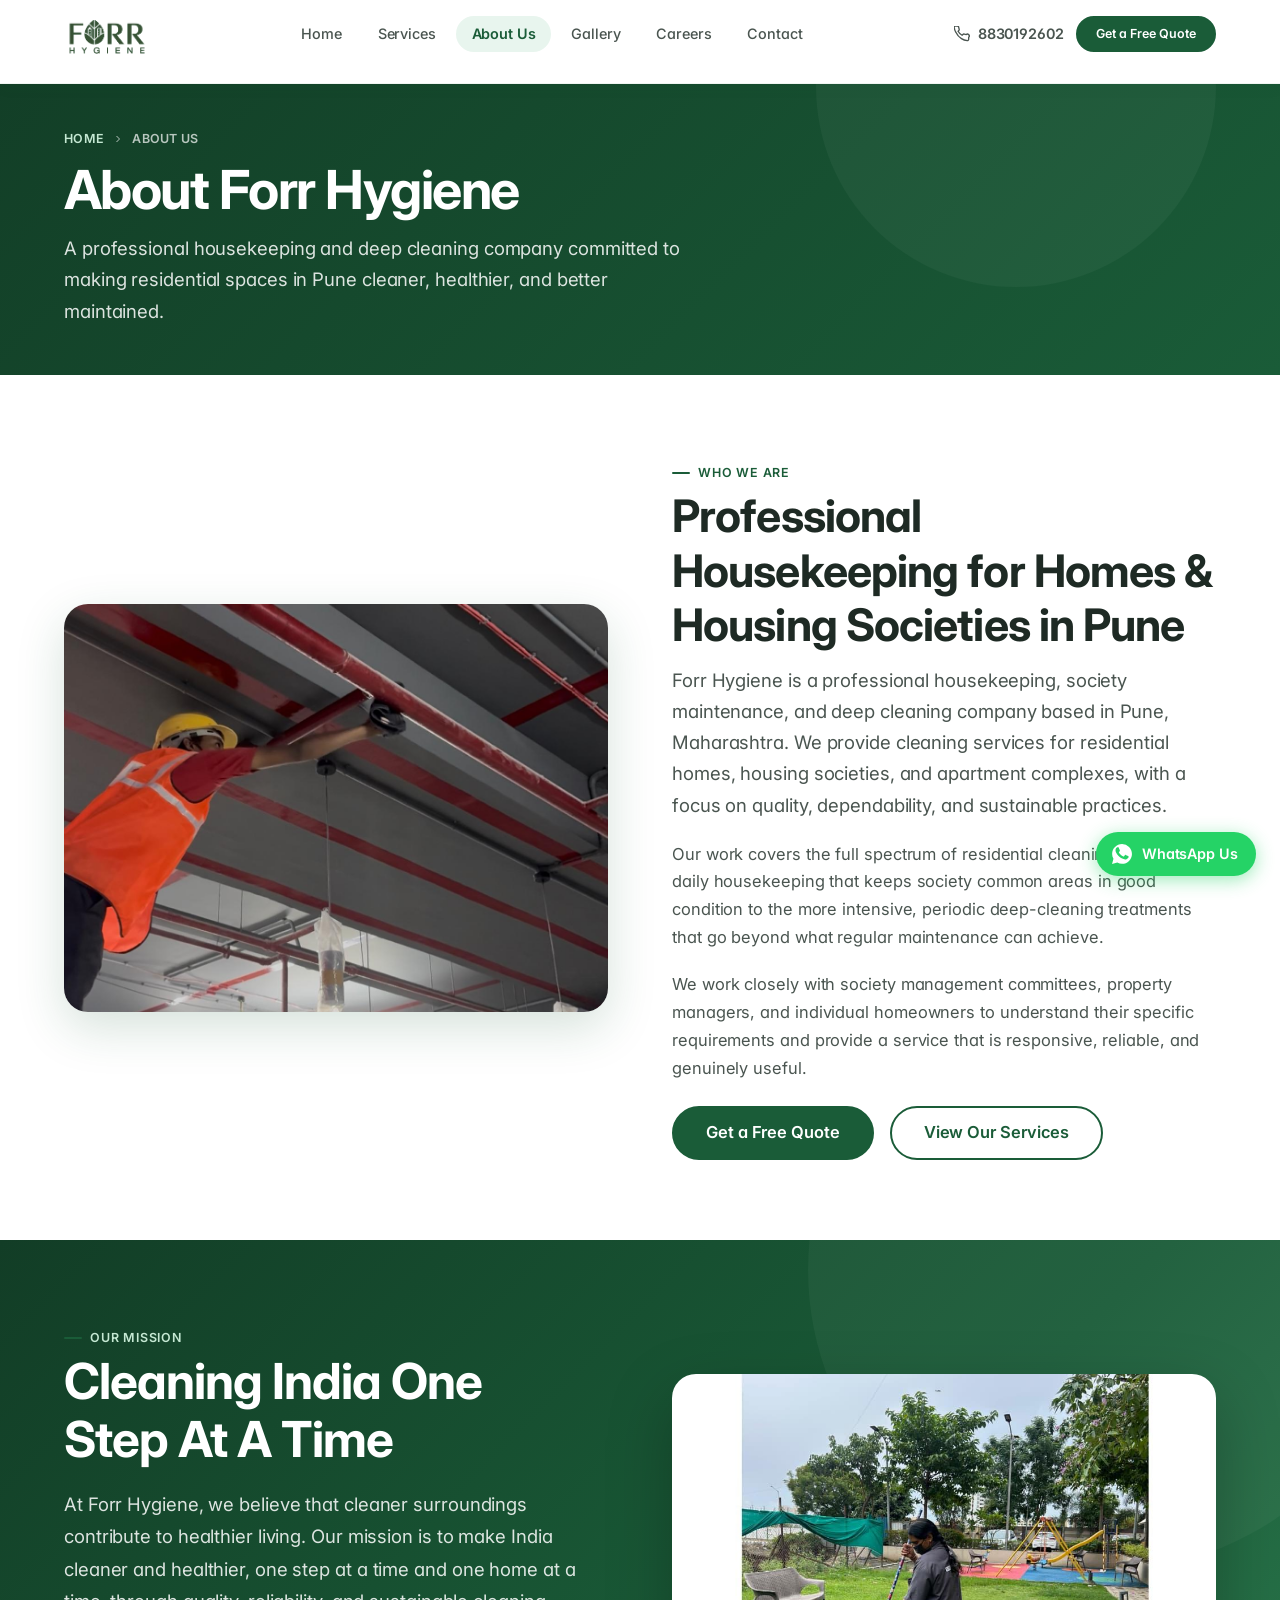
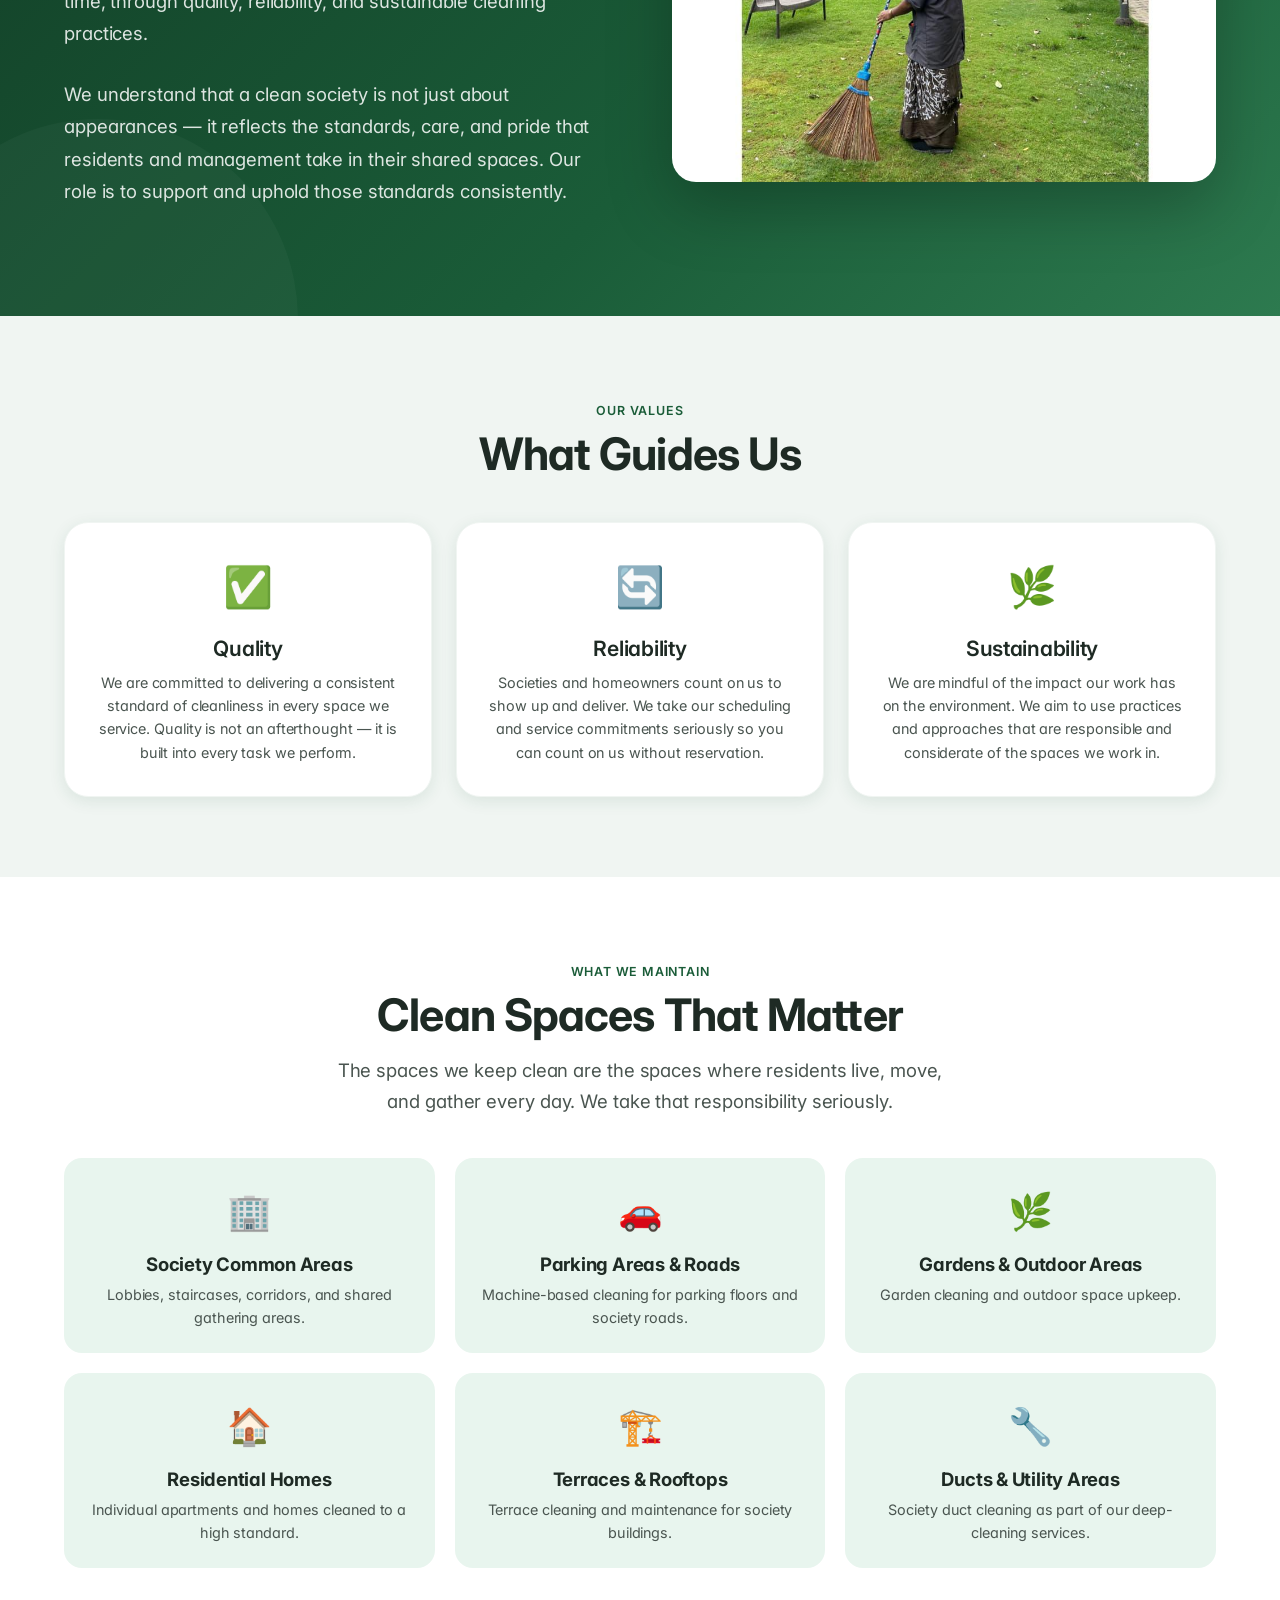
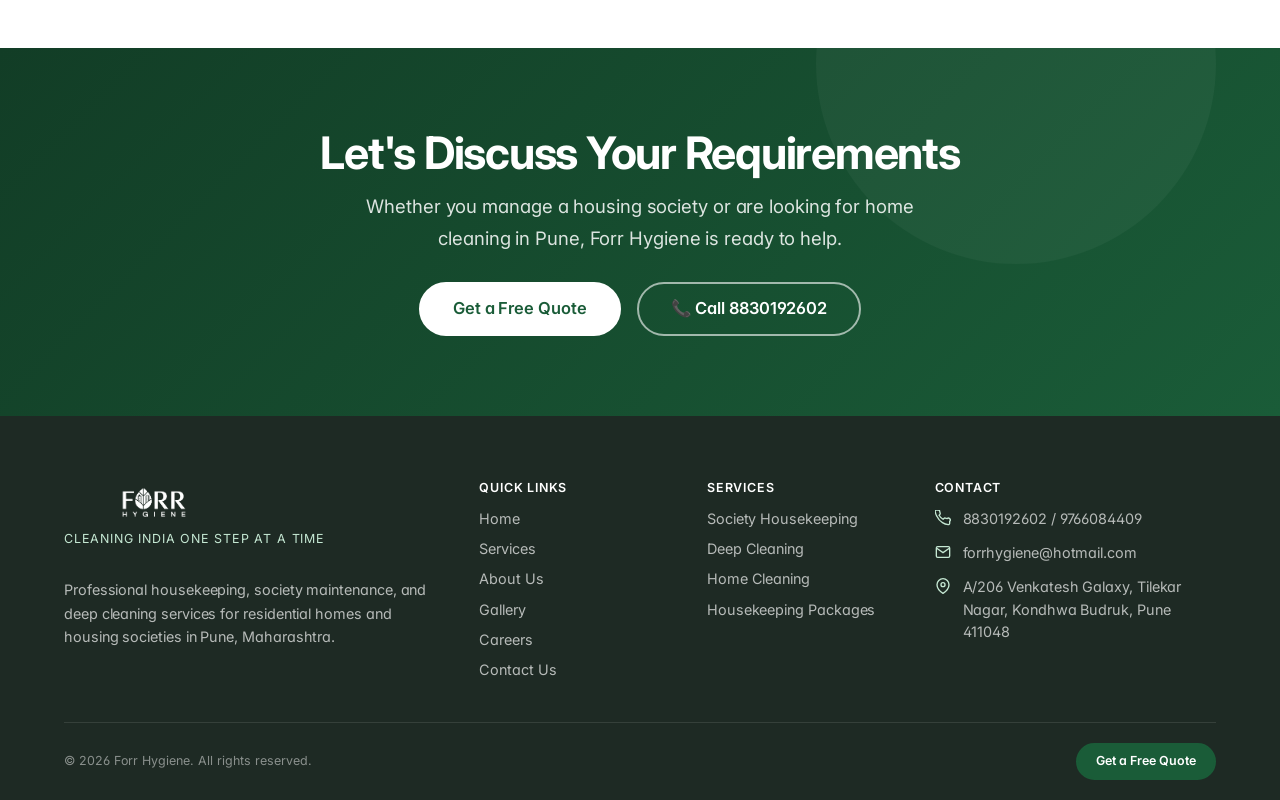
==== commit 7d208350: "Adjust hero section spacing and add complete multi-resolution favicon suite" ====
--- a/about.html
+++ b/about.html
@@ -16,7 +16,15 @@
   <link rel="stylesheet" href="https://fonts.googleapis.com/css2?family=Inter:wght@400;500;600;700&display=swap" />
 
   <link rel="stylesheet" href="css/style.css" />
+  <!-- Favicon -->
+  <link rel="icon" type="image/svg+xml" href="images/favicon.svg" />
+  <link rel="icon" type="image/png" sizes="32x32" href="images/favicon-32x32.png" />
+  <link rel="icon" type="image/png" sizes="16x16" href="images/favicon-16x16.png" />
   <link rel="icon" type="image/png" href="images/favicon.png" />
+  <link rel="apple-touch-icon" sizes="180x180" href="images/apple-touch-icon.png" />
+  <link rel="shortcut icon" href="favicon.ico" />
+  <link rel="manifest" href="site.webmanifest" />
+  <meta name="theme-color" content="#1a5c38" />
 </head>
 <body>
 
--- a/css/style.css
+++ b/css/style.css
@@ -65,6 +65,7 @@
   --sp-4:  1rem;
   --sp-5:  1.25rem;
   --sp-6:  1.5rem;
+  --sp-7:  1.75rem;
   --sp-8:  2rem;
   --sp-10: 2.5rem;
   --sp-12: 3rem;
@@ -681,7 +682,7 @@
   color: var(--clr-charcoal);
   line-height: var(--lh-tight);
   letter-spacing: var(--tracking-display);
-  margin-bottom: var(--sp-4);
+  margin-bottom: clamp(1.35rem, 1.2rem + 0.75vw, 1.75rem);
   text-wrap: balance;
 }
 
